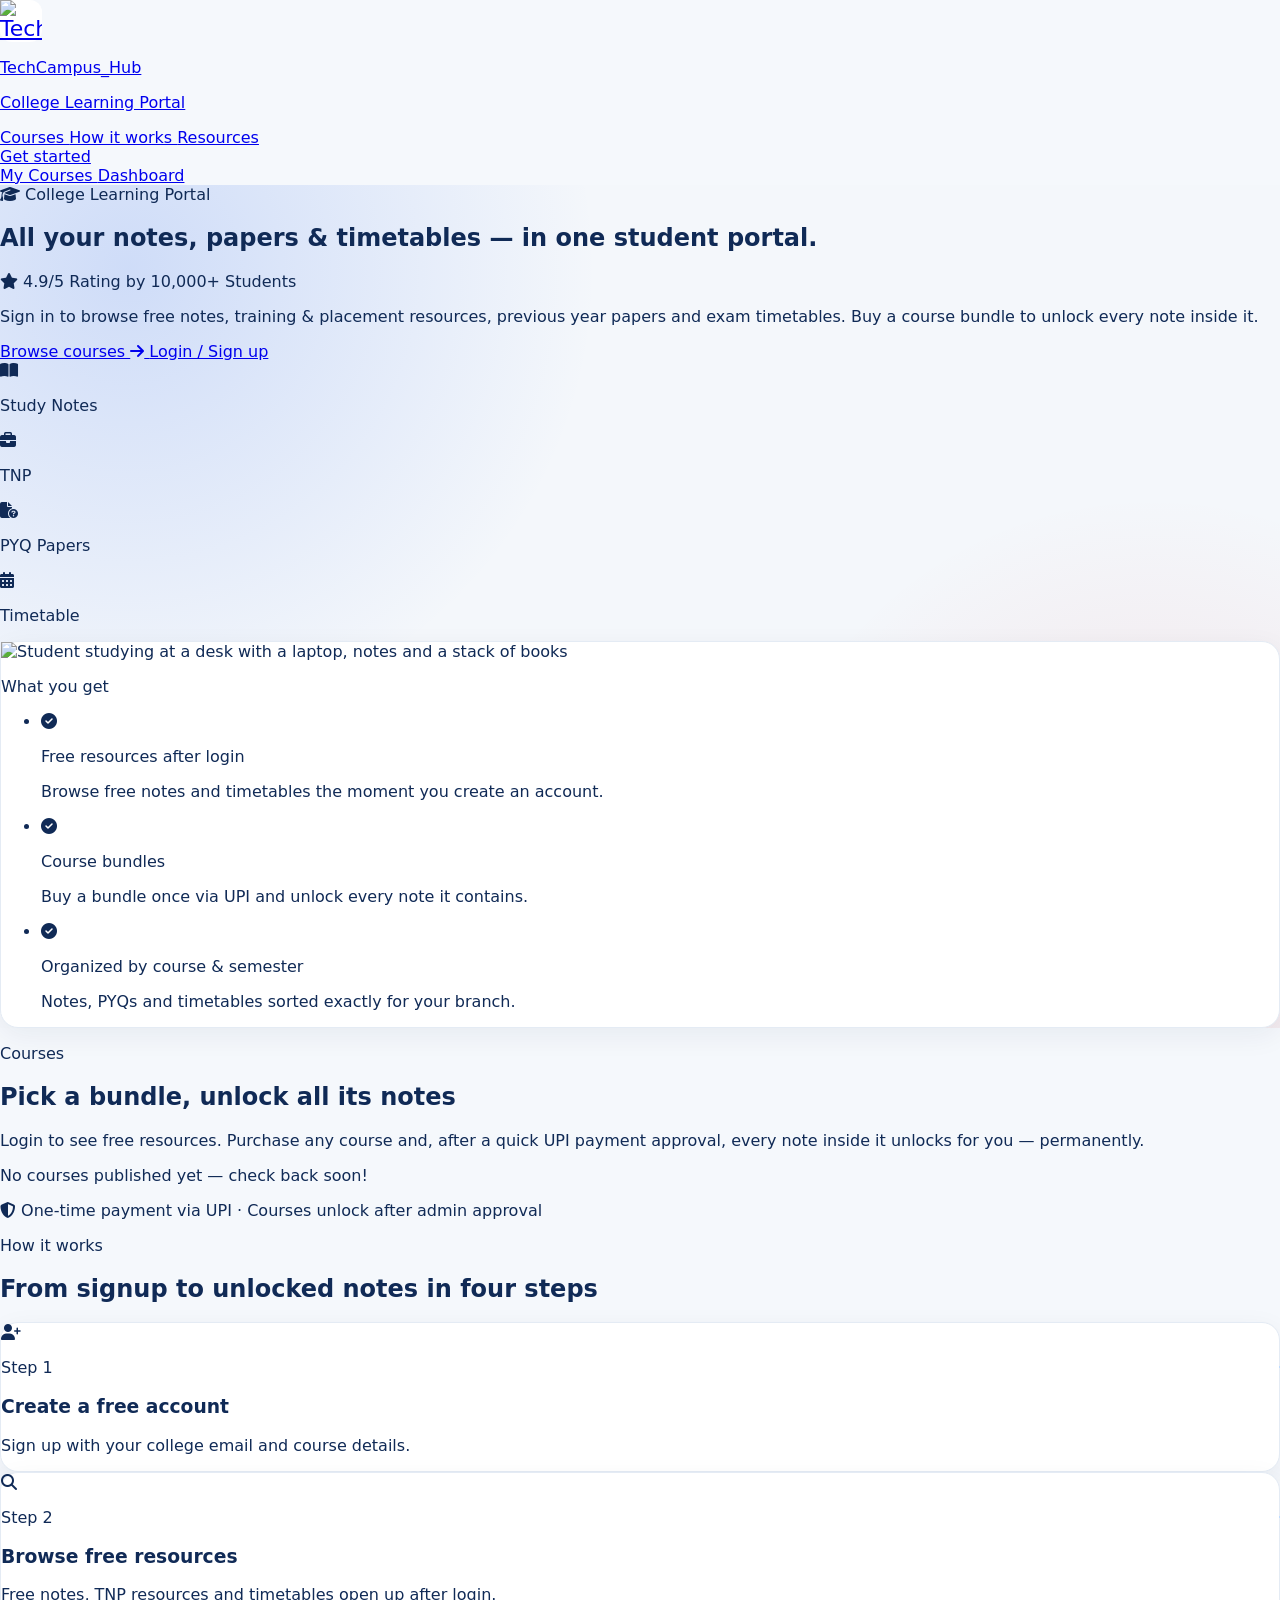
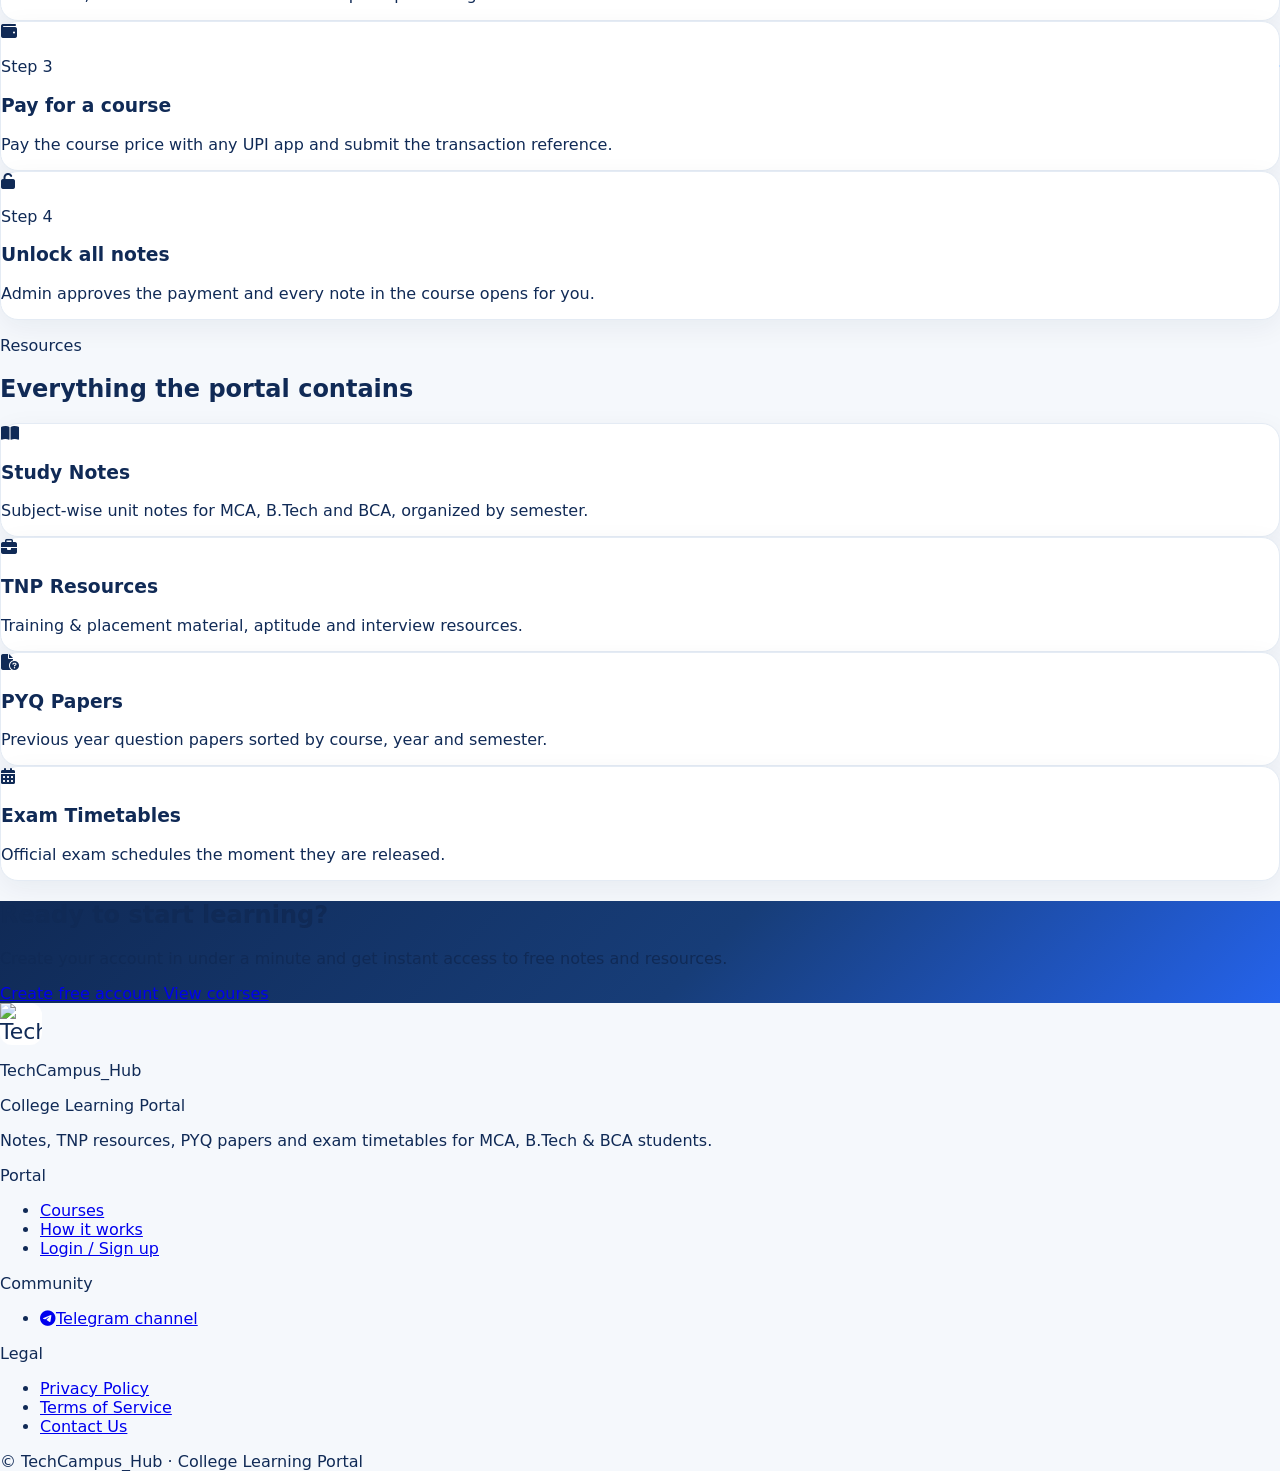
==== TechCampusHub-Frontend/index.html @ 7e13e104 "make responsive" ====
<!DOCTYPE html>
<html lang="en">
    <head>
        <meta charset="UTF-8">
        <meta name="viewport" content="width=device-width, initial-scale=1.0">
        <title>TechCampus_Hub - College Learning Portal</title>
        <meta name="description" content="TechCampus_Hub - College learning portal: study notes, TNP resources, previous year papers and exam timetables. Browse courses, buy a bundle and unlock all notes.">
        <meta name="theme-color" content="#102a56">
        <link rel="icon" type="image/png" href="./assets/logo.png">
        <link rel="apple-touch-icon" href="./assets/logo.png">
        <!-- =====================================================
         TAILWIND CSS
    ====================================================== -->
        <script src="https://cdn.tailwindcss.com"></script>
        <!-- =====================================================
         FONT AWESOME
    ====================================================== -->
        <link rel="stylesheet" href="https://cdnjs.cloudflare.com/ajax/libs/font-awesome/6.5.2/css/all.min.css">
        <!-- =====================================================
         TAILWIND CONFIG
    ====================================================== -->
        <script>
        tailwind.config = {
            theme: {
                extend: {
                    colors: {
                        navy: "#102a56",
                        bluehub: "#2563eb",
                        softbg: "#f5f8fc"
                    },

                    boxShadow: {
                        soft: "0 8px 28px rgba(15,39,74,.08)"
                    }
                }
            }
        };
        </script>
        <!-- =====================================================
         CUSTOM CSS
    ====================================================== -->
        <link rel="stylesheet" href="style.css">
    </head>
<body data-page="home">
        <!-- =====================================================
         SITE HEADER
    ====================================================== -->
        <header class="sticky top-0 z-40 bg-white/90 backdrop-blur border-b border-slate-200">
            <div class="max-w-6xl mx-auto px-4 sm:px-5 h-20 flex items-center justify-between gap-3 sm:gap-4">
                <a href="./index.html" class="flex items-center gap-2 sm:gap-3 min-w-0">
                    <div class="text-logo-icon shrink-0">
                        <img src="./assets/logo.png" alt="TechCampus Hub logo">
                    </div>
                    <div class="min-w-0">
                        <p class="font-extrabold text-base sm:text-lg leading-tight truncate">
                            TechCampus_Hub
                        </p>
                        <p class="hidden sm:block text-xs text-slate-500 leading-tight truncate">
                            College Learning Portal
                        </p>
                    </div>
                </a>
                <nav class="hidden md:flex items-center gap-6 text-sm font-semibold text-slate-600">
                    <a href="#courses" class="hover:text-blue-600 transition">
                        Courses
                    </a>
                    <a href="#how" class="hover:text-blue-600 transition">
                        How it works
                    </a>
                    <a href="#features" class="hover:text-blue-600 transition">
                        Resources
                    </a>
                </nav>
                <div class="flex items-center gap-2 sm:gap-3 shrink-0">

                    <!-- Guest actions (Get started only - the header
                         Login link was removed; login stays reachable
                         through the button itself) -->
                    <div id="guestNavActions" class="flex items-center gap-3">
                        <a href="./login.html" class="rounded-xl bg-blue-600 hover:bg-blue-700 text-white text-xs sm:text-sm font-bold px-3 sm:px-5 py-2 sm:py-2.5 whitespace-nowrap transition">
                            Get started
                        </a>
                    </div>
                    
                    <!-- Signed-in actions -->
                    <div id="memberNavActions" class="hidden items-center gap-3">
                        <a href="./courses.html" class="hidden sm:inline text-sm font-bold text-slate-600 hover:text-blue-600 transition">
                            My Courses
                        </a>
                        <a href="./dashboard.html" class="rounded-xl bg-blue-600 hover:bg-blue-700 text-white text-xs sm:text-sm font-bold px-3 sm:px-5 py-2 sm:py-2.5 whitespace-nowrap transition">
                            Dashboard
                        </a>
                    </div>
                </div>
            </div>
        </header>

        <main>
            <!-- =====================================================
             HERO
        ====================================================== -->
            <section class="auth-bg">
                <div class="max-w-6xl mx-auto px-5 py-16 md:py-24 grid lg:grid-cols-2 gap-10 items-center">
                    <div>
                        <span class="inline-flex items-center gap-2 rounded-full bg-blue-600/10 text-blue-700 px-4 py-1.5 text-xs font-extrabold uppercase tracking-widest">
                            <i class="fa-solid fa-graduation-cap"></i>
                            College Learning Portal
                        </span>
                        <h1 class="mt-5 text-4xl md:text-5xl font-extrabold leading-tight text-slate-900">
                            All your notes, papers &amp; timetables — in one student portal.
                        </h1>
                        <div class="mt-5 inline-flex items-center gap-2 rounded-full bg-amber-50 border border-amber-200 px-4 py-1.5 text-xs font-extrabold text-amber-700">
                            <i class="fa-solid fa-star text-amber-400"></i>
                            4.9/5 Rating by 10,000+ Students
                        </div>
                        <p class="mt-5 text-slate-600 leading-7 max-w-xl">
                            Sign in to browse free notes, training &amp; placement
                            resources, previous year papers and exam timetables.
                            Buy a course bundle to unlock every note inside it.
                        </p>
                        <div class="mt-8 flex flex-wrap gap-3">
                            <a href="#courses" class="inline-flex items-center gap-2 rounded-xl bg-blue-600 hover:bg-blue-700 text-white text-base font-bold px-7 py-4 transition shadow-lg shadow-blue-600/30">
                                Browse courses
                                <i class="fa-solid fa-arrow-right"></i>
                            </a>
                            <a href="./login.html" data-require-login="1" class="rounded-xl border border-slate-300 hover:border-blue-400 hover:bg-white/70 text-slate-700 font-bold px-7 py-4 transition">
                                Login / Sign up
                            </a>
                        </div>
                        <div class="mt-8 grid grid-cols-2 sm:grid-cols-4 gap-3 max-w-lg">
                            <div class="bg-white/70 rounded-2xl border border-white p-3 text-center">
                                <i class="fa-solid fa-book-open text-blue-600"></i>
                                <p class="text-xs font-bold mt-1">Study Notes</p>
                            </div>
                            <div class="bg-white/70 rounded-2xl border border-white p-3 text-center">
                                <i class="fa-solid fa-briefcase text-blue-600"></i>
                                <p class="text-xs font-bold mt-1">TNP</p>
                            </div>
                            <div class="bg-white/70 rounded-2xl border border-white p-3 text-center">
                                <i class="fa-solid fa-file-circle-question text-blue-600"></i>
                                <p class="text-xs font-bold mt-1">PYQ Papers</p>
                            </div>
                            <div class="bg-white/70 rounded-2xl border border-white p-3 text-center">
                                <i class="fa-solid fa-calendar-days text-blue-600"></i>
                                <p class="text-xs font-bold mt-1">Timetable</p>
                            </div>
                        </div>
                    </div>
                    <div>
                        <div class="card p-8 relative">
                            <img src="./assets/hero-illustration.svg"
                                 alt="Student studying at a desk with a laptop, notes and a stack of books"
                                 class="max-h-[420px] w-full object-contain mx-auto">
                            <p class="mt-6 text-xs font-extrabold uppercase tracking-widest text-slate-400">
                                What you get
                            </p>
                            <ul class="mt-5 space-y-4">
                                <li class="flex items-start gap-3">
                                    <i class="fa-solid fa-circle-check text-emerald-500 mt-1"></i>
                                    <div>
                                        <p class="font-bold text-slate-800">Free resources after login</p>
                                        <p class="text-sm text-slate-500">Browse free notes and timetables the moment you create an account.</p>
                                    </div>
                                </li>
                                <li class="flex items-start gap-3">
                                    <i class="fa-solid fa-circle-check text-emerald-500 mt-1"></i>
                                    <div>
                                        <p class="font-bold text-slate-800">Course bundles</p>
                                        <p class="text-sm text-slate-500">Buy a bundle once via UPI and unlock every note it contains.</p>
                                    </div>
                                </li>
                                <li class="flex items-start gap-3">
                                    <i class="fa-solid fa-circle-check text-emerald-500 mt-1"></i>
                                    <div>
                                        <p class="font-bold text-slate-800">Organized by course &amp; semester</p>
                                        <p class="text-sm text-slate-500">Notes, PYQs and timetables sorted exactly for your branch.</p>
                                    </div>
                                </li>
                            </ul>
                        </div>
                    </div>
                </div>
            </section>

            <!-- =====================================================
             COURSES
        ====================================================== -->
            <section id="courses" class="max-w-6xl mx-auto px-5 py-20 md:py-24">
                <div class="text-center max-w-2xl mx-auto">
                    <p class="text-xs font-extrabold uppercase tracking-widest text-blue-600">
                        Courses
                    </p>
                    <h2 class="mt-3 text-3xl md:text-4xl font-extrabold text-slate-900">
                        Pick a bundle, unlock all its notes
                    </h2>
                    <p class="mt-4 text-slate-600">
                        Login to see free resources. Purchase any course and,
                        after a quick UPI payment approval, every note inside
                        it unlocks for you — permanently.
                    </p>
                    <div id="overallRatingSummary" class="mt-5 flex justify-center">
                        <!-- Rendered by js/home.js -->
                    </div>
                </div>
                <div id="homeCourseGrid" class="mt-10 grid grid-cols-1 min-[768px]:grid-cols-2 lg:grid-cols-3 gap-6 items-stretch auto-rows-fr">
                    <!-- Rendered by js/home.js -->
                </div>
                <p id="homeCourseEmpty" class="hidden mt-8 text-center text-slate-500">
                    No courses published yet — check back soon!
                </p>
                <p class="mt-8 text-center text-sm text-slate-400">
                    <i class="fa-solid fa-shield-halved mr-1"></i>
                    One-time payment via UPI · Courses unlock after admin approval
                </p>
            </section>

            <!-- =====================================================
             HOW IT WORKS
        ====================================================== -->
            <section id="how" class="bg-white border-y border-slate-200">
                <div class="max-w-6xl mx-auto px-5 py-20 md:py-24">
                    <div class="text-center max-w-2xl mx-auto">
                        <p class="text-xs font-extrabold uppercase tracking-widest text-blue-600">
                            How it works
                        </p>
                        <h2 class="mt-3 text-3xl md:text-4xl font-extrabold text-slate-900">
                            From signup to unlocked notes in four steps
                        </h2>
                    </div>
                    <div class="mt-10 grid grid-cols-1 min-[768px]:grid-cols-2 lg:grid-cols-4 gap-6 auto-rows-fr">
                        <div class="how-step card p-6">
                            <span class="w-10 h-10 rounded-xl bg-blue-600 text-white flex items-center justify-center text-lg">
                                <i class="fa-solid fa-user-plus"></i>
                            </span>
                            <p class="mt-4 text-[11px] font-extrabold uppercase tracking-widest text-blue-600">Step 1</p>
                            <h3 class="mt-1 font-extrabold text-slate-900">Create a free account</h3>
                            <p class="mt-2 text-sm text-slate-500">Sign up with your college email and course details.</p>
                            <span class="how-step-connector" aria-hidden="true">
                                <i class="fa-solid fa-chevron-right text-[10px]"></i>
                            </span>
                        </div>
                        <div class="how-step card p-6">
                            <span class="w-10 h-10 rounded-xl bg-blue-600 text-white flex items-center justify-center text-lg">
                                <i class="fa-solid fa-magnifying-glass"></i>
                            </span>
                            <p class="mt-4 text-[11px] font-extrabold uppercase tracking-widest text-blue-600">Step 2</p>
                            <h3 class="mt-1 font-extrabold text-slate-900">Browse free resources</h3>
                            <p class="mt-2 text-sm text-slate-500">Free notes, TNP resources and timetables open up after login.</p>
                            <span class="how-step-connector" aria-hidden="true">
                                <i class="fa-solid fa-chevron-right text-[10px]"></i>
                            </span>
                        </div>
                        <div class="how-step card p-6">
                            <span class="w-10 h-10 rounded-xl bg-blue-600 text-white flex items-center justify-center text-lg">
                                <i class="fa-solid fa-wallet"></i>
                            </span>
                            <p class="mt-4 text-[11px] font-extrabold uppercase tracking-widest text-blue-600">Step 3</p>
                            <h3 class="mt-1 font-extrabold text-slate-900">Pay for a course</h3>
                            <p class="mt-2 text-sm text-slate-500">Pay the course price with any UPI app and submit the transaction reference.</p>
                            <span class="how-step-connector" aria-hidden="true">
                                <i class="fa-solid fa-chevron-right text-[10px]"></i>
                            </span>
                        </div>
                        <div class="how-step card p-6">
                            <span class="w-10 h-10 rounded-xl bg-blue-600 text-white flex items-center justify-center text-lg">
                                <i class="fa-solid fa-unlock"></i>
                            </span>
                            <p class="mt-4 text-[11px] font-extrabold uppercase tracking-widest text-blue-600">Step 4</p>
                            <h3 class="mt-1 font-extrabold text-slate-900">Unlock all notes</h3>
                            <p class="mt-2 text-sm text-slate-500">Admin approves the payment and every note in the course opens for you.</p>
                        </div>
                    </div>
                </div>
            </section>

            <!-- =====================================================
             RESOURCES / FEATURES
        ====================================================== -->
            <section id="features" class="max-w-6xl mx-auto px-5 py-20 md:py-24">
                <div class="text-center max-w-2xl mx-auto">
                    <p class="text-xs font-extrabold uppercase tracking-widest text-blue-600">
                        Resources
                    </p>
                    <h2 class="mt-3 text-3xl md:text-4xl font-extrabold text-slate-900">
                        Everything the portal contains
                    </h2>
                </div>
                <div class="mt-10 grid grid-cols-1 min-[768px]:grid-cols-2 lg:grid-cols-4 gap-6 auto-rows-fr">
                    <div class="card p-6">
                        <div class="w-12 h-12 rounded-xl bg-blue-50 text-blue-600 flex items-center justify-center text-xl">
                            <i class="fa-solid fa-book-open"></i>
                        </div>
                        <h3 class="mt-4 font-extrabold text-slate-900">Study Notes</h3>
                        <p class="mt-2 text-sm text-slate-500">Subject-wise unit notes for MCA, B.Tech and BCA, organized by semester.</p>
                    </div>
                    <div class="card p-6">
                        <div class="w-12 h-12 rounded-xl bg-blue-50 text-blue-600 flex items-center justify-center text-xl">
                            <i class="fa-solid fa-briefcase"></i>
                        </div>
                        <h3 class="mt-4 font-extrabold text-slate-900">TNP Resources</h3>
                        <p class="mt-2 text-sm text-slate-500">Training &amp; placement material, aptitude and interview resources.</p>
                    </div>
                    <div class="card p-6">
                        <div class="w-12 h-12 rounded-xl bg-blue-50 text-blue-600 flex items-center justify-center text-xl">
                            <i class="fa-solid fa-file-circle-question"></i>
                        </div>
                        <h3 class="mt-4 font-extrabold text-slate-900">PYQ Papers</h3>
                        <p class="mt-2 text-sm text-slate-500">Previous year question papers sorted by course, year and semester.</p>
                    </div>
                    <div class="card p-6">
                        <div class="w-12 h-12 rounded-xl bg-blue-50 text-blue-600 flex items-center justify-center text-xl">
                            <i class="fa-solid fa-calendar-days"></i>
                        </div>
                        <h3 class="mt-4 font-extrabold text-slate-900">Exam Timetables</h3>
                        <p class="mt-2 text-sm text-slate-500">Official exam schedules the moment they are released.</p>
                    </div>
                </div>
            </section>

            <!-- =====================================================
             CTA BANNER
        ====================================================== -->
            <section class="max-w-6xl mx-auto px-5 pb-20 md:pb-24">
                <div class="rounded-3xl p-8 md:p-12 text-center text-white"
                     style="background: linear-gradient(135deg, #102a56 0%, #173d78 55%, #2563eb 100%);">
                    <h2 class="text-3xl md:text-4xl font-extrabold">
                        Ready to start learning?
                    </h2>
                    <p class="mt-3 text-blue-100 max-w-xl mx-auto">
                        Create your account in under a minute and get instant
                        access to free notes and resources.
                    </p>
                    <div class="mt-7 flex flex-wrap justify-center gap-3">
                        <a href="./login.html" class="rounded-xl bg-white text-blue-700 font-bold px-6 py-3.5 hover:bg-blue-50 transition">
                            Create free account
                        </a>
                        <a href="#courses" class="rounded-xl border border-white/40 text-white font-bold px-6 py-3.5 hover:bg-white/10 transition">
                            View courses
                        </a>
                    </div>
                </div>
            </section>
        </main>

        <!-- =====================================================
         FOOTER
    ====================================================== -->
        <footer class="border-t border-slate-200 bg-white">
            <div class="max-w-6xl mx-auto px-5 py-12 grid grid-cols-1 min-[480px]:grid-cols-2 lg:grid-cols-4 gap-8">
                <div>
                    <div class="flex items-center gap-3">
                        <div class="text-logo-icon">
                            <img src="./assets/logo.png" alt="TechCampus Hub logo"
                                 loading="lazy" decoding="async">
                        </div>
                        <div>
                            <p class="font-extrabold">TechCampus_Hub</p>
                            <p class="text-xs text-slate-500">College Learning Portal</p>
                        </div>
                    </div>
                    <p class="mt-4 text-sm text-slate-500">
                        Notes, TNP resources, PYQ papers and exam timetables
                        for MCA, B.Tech &amp; BCA students.
                    </p>
                </div>
                <div>
                    <p class="font-extrabold text-sm uppercase tracking-wide text-slate-400">
                        Portal
                    </p>
                    <ul class="mt-4 space-y-2 text-sm text-slate-600">
                        <li><a href="#courses" class="hover:text-blue-600 transition">Courses</a></li>
                        <li><a href="#how" class="hover:text-blue-600 transition">How it works</a></li>
                        <li><a href="./login.html" class="hover:text-blue-600 transition">Login / Sign up</a></li>
                    </ul>
                </div>
                <div>
                    <p class="font-extrabold text-sm uppercase tracking-wide text-slate-400">
                        Community
                    </p>
                    <ul class="mt-4 space-y-2 text-sm text-slate-600">
                        <li>
                            <a href="https://t.me/TechCampus_Hub" target="_blank" rel="noopener noreferrer" class="hover:text-blue-600 transition">
                                <i class="fa-brands fa-telegram mr-2"></i>Telegram channel
                            </a>
                        </li>
                    </ul>
                </div>
                <div>
                    <p class="font-extrabold text-sm uppercase tracking-wide text-slate-400">
                        Legal
                    </p>
                    <ul class="mt-4 space-y-2 text-sm text-slate-600">
                        <li><a href="#" class="hover:text-blue-600 transition">Privacy Policy</a></li>
                        <li><a href="#" class="hover:text-blue-600 transition">Terms of Service</a></li>
                        <li><a href="#" class="hover:text-blue-600 transition">Contact Us</a></li>
                    </ul>
                </div>
            </div>
            <div class="border-t border-slate-100 py-5 text-center text-xs text-slate-400">
                © TechCampus_Hub · College Learning Portal
            </div>
        </footer>

        <script src="./js/env.js"></script>
        <script type="module" src="./js/home.js"></script>
    </body>
</html>
---- TechCampusHub-Frontend/style.css ----
* {
            box-sizing: border-box;
        }

        html {
            scroll-behavior: smooth;
            -webkit-text-size-adjust: 100%;
            text-size-adjust: 100%;
        }

        body {
            margin: 0;

            font-family:
                Inter,
                ui-sans-serif,
                system-ui,
                -apple-system,
                BlinkMacSystemFont,
                "Segoe UI",
                sans-serif;

            background: #f5f8fc;
            color: #102a56;

            /* Never allow a wide table, image or modal to create a
               page-level horizontal scrollbar. Inner panels keep
               their own overflow-x-auto scrollers. */
            overflow-x: hidden;
        }

        /* -----------------------------------------------------
           Responsive media + form defaults
        ----------------------------------------------------- */

        img,
        svg,
        video,
        canvas {
            max-width: 100%;
            height: auto;
        }

        input,
        select,
        textarea,
        button {
            font: inherit;
            max-width: 100%;
        }

        button {
            cursor: pointer;
        }

        /* Main column and page shells must be allowed to shrink
           inside their flex/grid parents (prevents overflow). */
        .main-area,
        #dashboardSection,
        main,
        section {
            min-width: 0;
        }

        /* Reusable horizontal scroller for data tables. */
        .table-scroll {
            width: 100%;
            max-width: 100%;
            overflow-x: auto;
            -webkit-overflow-scrolling: touch;
        }

        /* Default floor for tables that do not declare their own
           utility min-width (page-specific min-w-[…] classes win). */
        :where(.table-scroll) > table {
            min-width: 680px;
        }

        /* Icon chips inside cards/headings must keep their size when
           the heading next to them wraps on a narrow phone. */
        .card .w-12.h-12,
        .card .w-14.h-14,
        .card .w-16.h-16 {
            flex-shrink: 0;
        }

        .sidebar {
            background:
                linear-gradient(180deg,
                    #2e61b3 0%,
                    #2f5fb1 100%);
        }

        .nav-item {
            text-decoration: none;

            transition:
                background .2s ease,
                color .2s ease,
                transform .2s ease;
        }

        .nav-item:hover,
        .nav-item.active {
            background: #2563eb;
            color: white;
            transform: translateX(2px);
        }

        .card {
            background: white;
            border: 1px solid #e4ebf4;
            border-radius: 18px;

            box-shadow:
                0 8px 28px rgba(15, 39, 74, .06);
        }

        .resource-card {
            transition:
                transform .2s ease,
                box-shadow .2s ease;
        }

        .resource-card:hover {
            transform: translateY(-3px);

            box-shadow:
                0 14px 34px rgba(15, 39, 74, .10);
        }

        .input {
            width: 100%;

            border: 1px solid #dbe4ef;
            border-radius: 12px;

            padding: 12px 14px;

            outline: none;

            background: white;
            color: #18345f;
        }

        .input:focus {
            border-color: #2563eb;

            box-shadow:
                0 0 0 3px rgba(37, 99, 235, .10);
        }

        .input:disabled {
            background: #f1f5f9;
            color: #64748b;
            cursor: not-allowed;
        }

        /* Inline profile fields: the profile cards hold the
           inputs themselves. Disabled they read like plain
           bold text; enabled (edit mode) they gain the
           familiar input chrome in the exact same spot. */
        .profile-field {
            width: 100%;

            font-weight: 700;
            font-size: 17px;
            color: #18345f;

            background: transparent;
            border: 1px solid transparent;
            border-radius: 10px;

            padding: 2px 4px;

            outline: none;
        }

        .profile-field::placeholder {
            color: #94a3b8;
            font-weight: 500;
            font-size: 16px;
        }

        .profile-field:disabled {
            cursor: default;
        }

        .profile-field:enabled {
            background: white;
            border-color: #dbe4ef;
            padding: 10px 12px;
        }

        .profile-field:focus {
            border-color: #2563eb;

            box-shadow:
                0 0 0 3px rgba(37, 99, 235, .10);
        }

        .auth-bg {
            background:
                radial-gradient(circle at 10% 10%,
                    rgba(37, 99, 235, .18),
                    transparent 34%),
                radial-gradient(circle at 90% 85%,
                    rgba(220, 38, 38, .10),
                    transparent 30%),
                #f4f7fb;
        }

        .auth-card {
            box-shadow:
                0 24px 70px rgba(15, 39, 74, .14);
        }

        /* TechCampus_Hub text logo */
        .text-logo-icon {
            width: 42px;
            height: 42px;
            border-radius: 12px;
            background: white;
            display: flex;
            align-items: center;
            justify-content: center;
            font-size: 22px;
            flex-shrink: 0;
        }

        .text-logo-icon-small {
            width: 40px;
            height: 40px;
            border-radius: 10px;
            background: white;
            display: flex;
            align-items: center;
            justify-content: center;
            font-size: 20px;
            flex-shrink: 0;
        }

        /* Brand logo image inside the logo chips */
        .text-logo-icon img,
        .text-logo-icon-small img {
            width: 100%;
            height: 100%;
            object-fit: contain;
            display: block;
        }

        .hide-scroll::-webkit-scrollbar {
            display: none;
        }

        .mobile-nav {
            display: none;
        }

        #sidebarOverlay {
            display: none;
            opacity: 0;
            transition: opacity .25s ease;
        }

        @keyframes sidebarOverlayFade {
            from { opacity: 0; }
            to { opacity: 1; }
        }

        /* Lock the page behind the mobile drawer. */
        body.sidebar-open {
            overflow: hidden;
        }

        /*
         * Edit modal field wrapper.
         * admin.js uses this class to hide/show
         * complete fields according to category.
         */
        .edit-field-group {
            min-width: 0;
        }

        /*
         * Admin panel tabs (admin.html)
         * Crisp active state: white pill, soft shadow, blue-700 text.
         */
        .admin-tab-btn.active {
            background: #fff;
            color: #1d4ed8;
            font-weight: 700;
            box-shadow: 0 6px 16px rgba(15, 39, 74, .12);
        }

        .admin-tab-btn.active:hover {
            background: #fff;
            color: #1d4ed8;
        }

        /* =====================================================
           RESPONSIVE SHELL
           -----------------------------------------------------
           Mobile   320–767px : hamburger + slide-in drawer
           Tablet   768–1023px: collapsed icon rail
           Laptop   1024px+   : full sidebar
        ===================================================== */

        /* ---------- Tablet: collapsed icon rail ---------- */
        @media (max-width: 1023px) {

            .sidebar {
                width: 80px !important;
            }

            .nav-label,
            .brand-text {
                display: none;
            }

            #closeSidebarBtn {
                display: none;
            }

            .sidebar > div:first-child {
                justify-content: center;
                padding-left: 0;
                padding-right: 0;
            }

            .sidebar nav {
                padding-left: .5rem;
                padding-right: .5rem;
            }

            .sidebar .nav-item {
                justify-content: center;
                gap: 0;
                padding-left: 0;
                padding-right: 0;
            }

            .sidebar .nav-item i {
                width: 1.25rem;
                text-align: center;
            }

            .main-area {
                margin-left: 80px !important;
            }
        }

        /* ---------- Mobile: slide-in drawer ---------- */
        @media (max-width: 767px) {

            .sidebar {
                display: flex !important;

                width: min(18rem, 85vw) !important;

                transform: translateX(-100%);
                visibility: hidden;
                pointer-events: none;

                transition:
                    transform .25s ease,
                    visibility .25s ease;
            }

            .sidebar.mobile-open {
                transform: translateX(0);
                visibility: visible;
                pointer-events: auto;
            }

            /* Restore full labels inside the drawer. */
            .sidebar .nav-label,
            .sidebar .brand-text {
                display: block;
            }

            .sidebar > div:first-child {
                justify-content: flex-start;
                padding-left: 1.25rem;
                padding-right: 1.25rem;
            }

            .sidebar nav {
                padding: 1rem;
            }

            .sidebar .nav-item {
                justify-content: flex-start;
                gap: .75rem;
                padding: .75rem 1rem;
            }

            #closeSidebarBtn {
                display: block;
            }

            .main-area {
                margin-left: 0 !important;
            }

            .mobile-nav {
                display: flex !important;
            }

            #sidebarOverlay:not(.hidden) {
                display: block;
                animation: sidebarOverlayFade .25s ease forwards;
            }
        }

        /* ---------- Small phones: tighter page gutters ---------- */
        @media (max-width: 420px) {

            .p-5 {
                padding: 1rem !important;
            }

            .card.p-6,
            section.card.p-6 {
                padding: 1.15rem;
            }
        }

        /* =====================================================
   ADMIN LOGIN MODAL
===================================================== */

        .admin-modal {
            backdrop-filter: blur(5px);
        }

        /* =====================================================
   HOW IT WORKS — STEP CONNECTORS (index.html)
===================================================== */

        .how-step {
            position: relative;
        }

        /*
         * Dashed link + chevron between the four step cards.
         * Markup lives inside steps 1–3 only; it renders solely
         * at lg and up, where all four steps share one row and
         * the 24px gap (gap-6) sits next to each card.
         */
        .how-step-connector {
            display: none;
        }

        @media (min-width: 1024px) {

            .how-step-connector {
                position: absolute;
                top: 34px;      /* p-6 (24px) + half of the w-10 icon circle */
                left: 100%;
                width: 24px;    /* matches the grid gap between the cards */
                height: 20px;
                display: flex;
                align-items: center;
                justify-content: flex-end;
                gap: 3px;
                pointer-events: none;
            }

            .how-step-connector::before {
                content: "";
                flex: 1;
                border-top: 2px dashed #bfdbfe;
            }
        }

        /* =====================================================
           MODALS — keep every dialog inside the viewport
        ===================================================== */

        @media (max-width: 640px) {

            #editResourceModal > div,
            #purchaseValidityModal > div,
            #courseReviewsModal > div,
            #facultyChangePasswordModal > div,
            #buyModal > div,
            #facultyEditModal > div,
            #facultyCourseContentModal > div,
            #declarationModal > div,
            #relatedVideosModal > div {
                max-width: 100%;
                max-height: calc(100vh - 1.5rem);
                max-height: calc(100dvh - 1.5rem);
                padding: 1.15rem;
            }

            #purchaseValidityModal > div,
            #courseReviewsModal > div,
            #facultyChangePasswordModal > div,
            #declarationModal > div {
                overflow-y: auto;
            }

            #pdfViewerModal > div > div:first-child,
            #pdfViewerModal > div > div:nth-child(2) {
                padding-left: 1rem;
                padding-right: 1rem;
            }

            #pdfViewerBody {
                padding: .75rem;
            }

            /* Calendar-style 4-up preset row becomes 2-up on phones. */
            #purchaseValidityModal .grid.grid-cols-4 {
                grid-template-columns: repeat(2, minmax(0, 1fr));
            }
        }

        /* =====================================================
           RESPONSIVE TYPOGRAPHY
        ===================================================== */

        @media (max-width: 420px) {

            h1 {
                font-size: clamp(1.65rem, 8vw, 2rem);
                line-height: 1.15;
            }

            h2 {
                font-size: clamp(1.3rem, 6vw, 1.6rem);
                line-height: 1.2;
            }
        }

        @media (min-width: 1600px) {

            body {
                font-size: 1.0625rem;
            }
        }
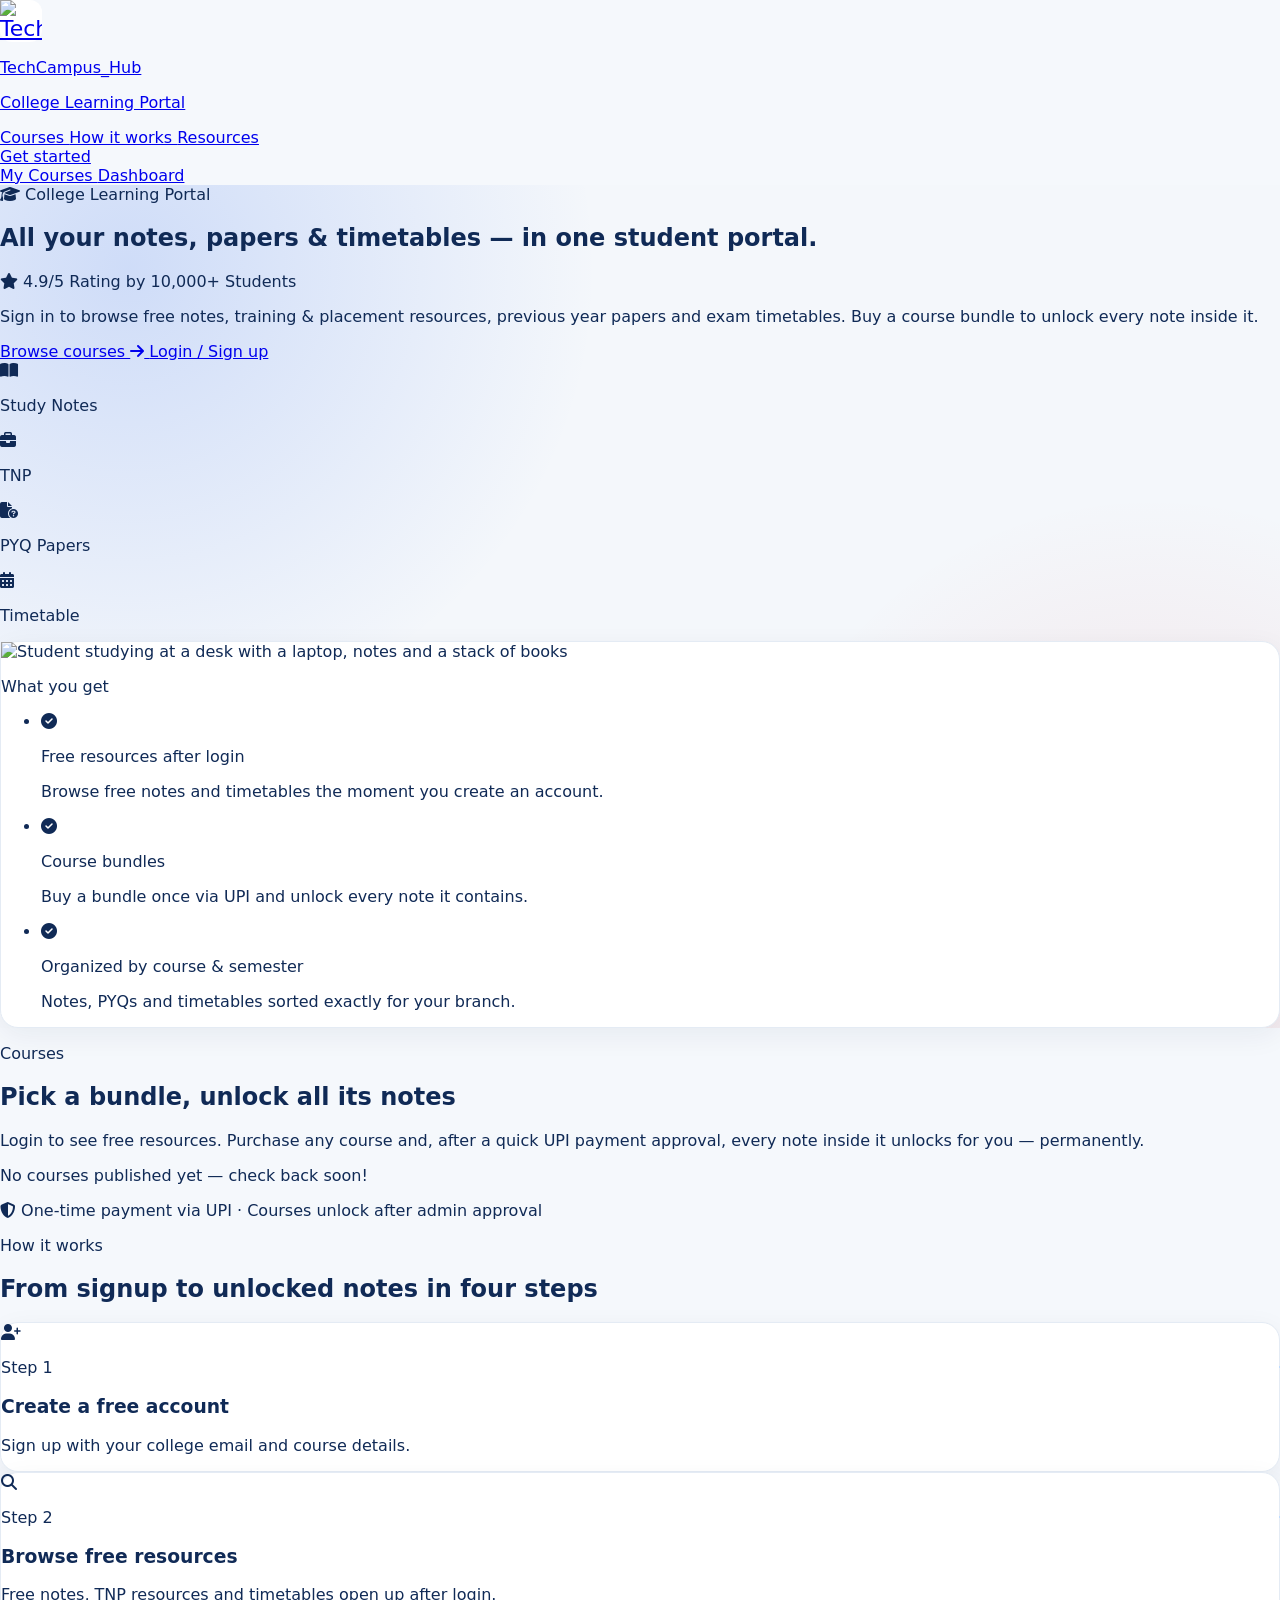
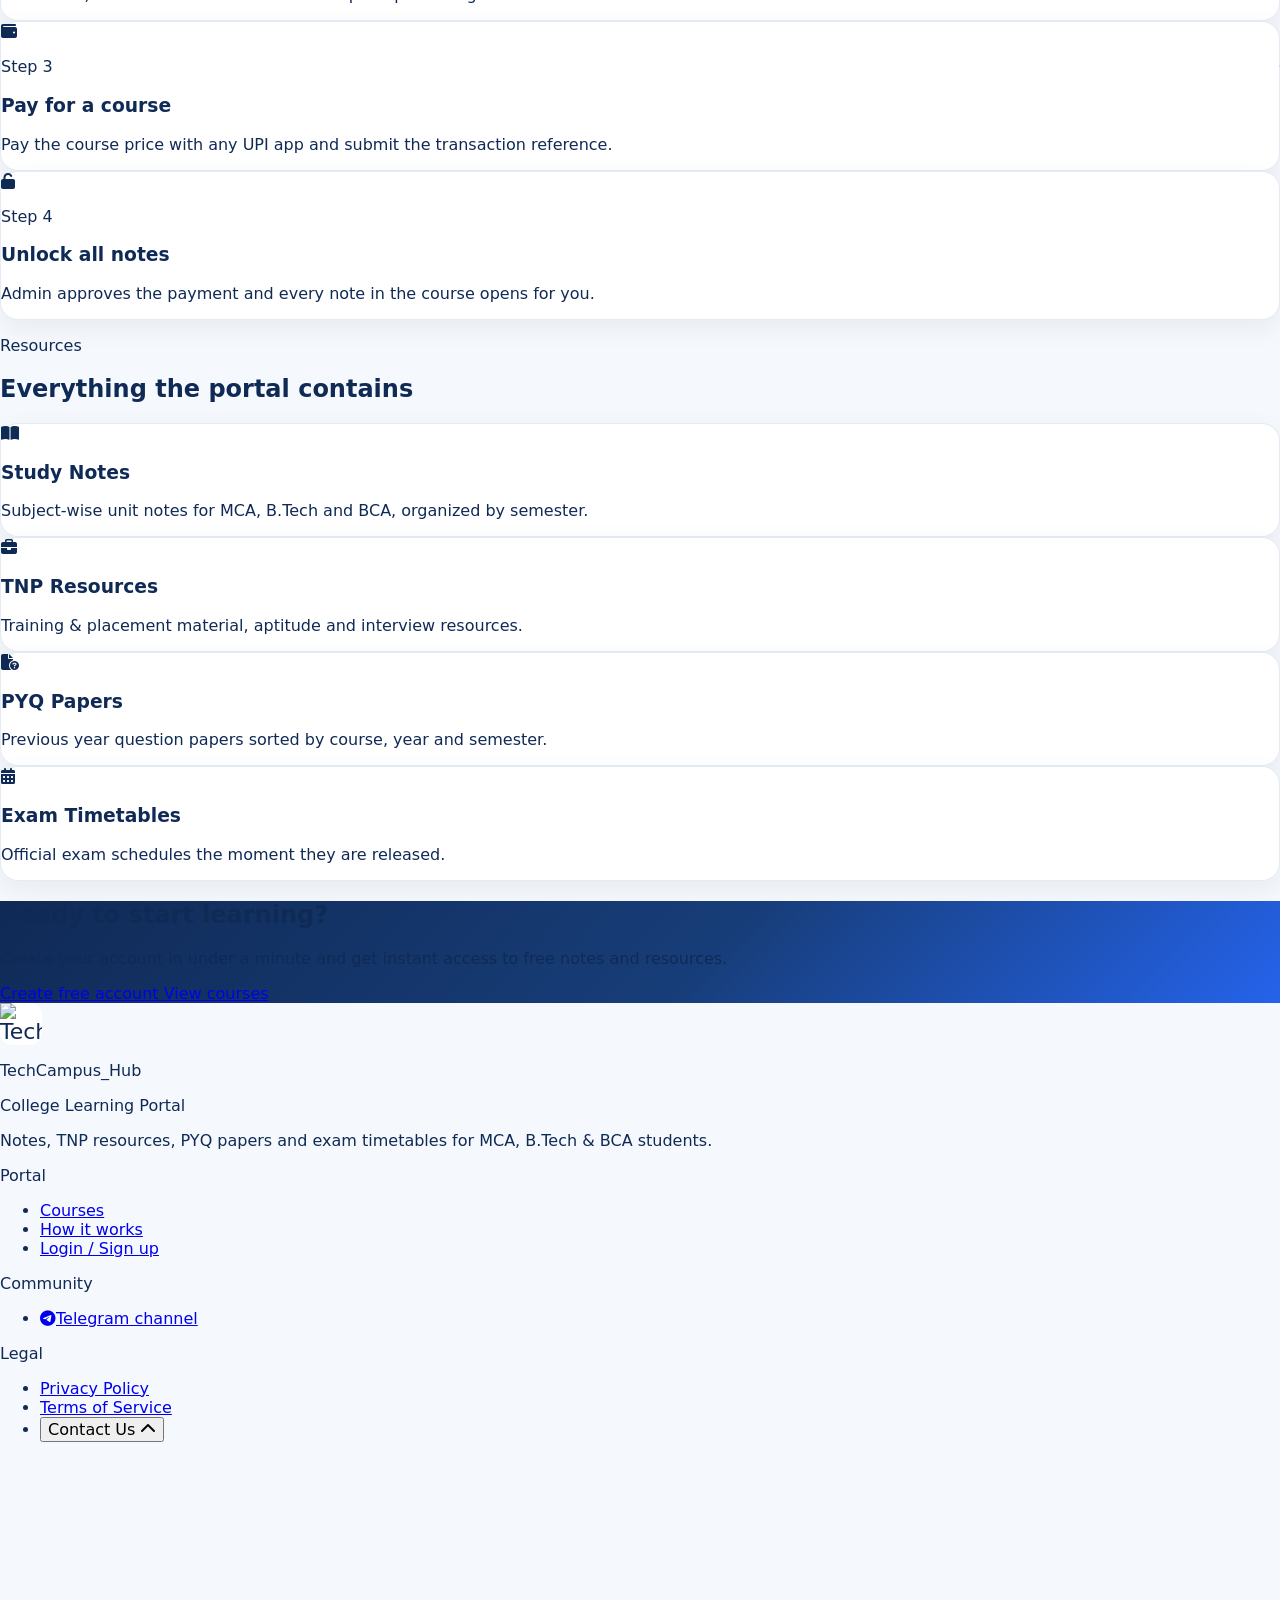
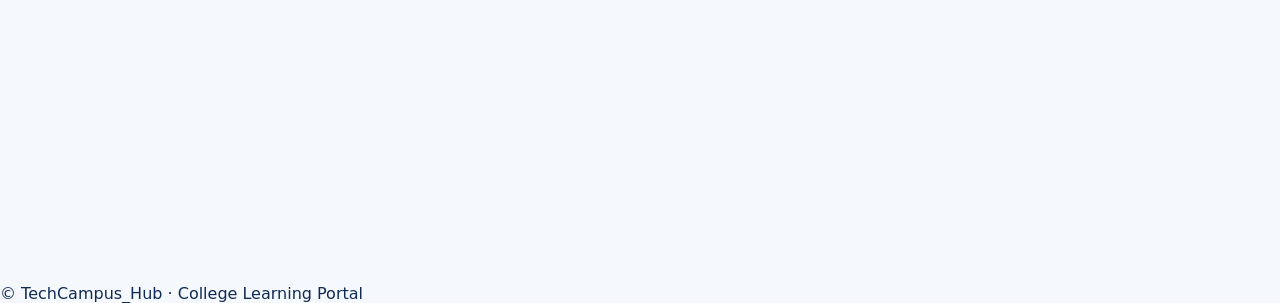
==== commit 1ee801ff: "add gmail for contact" ====
--- a/TechCampusHub-Frontend/index.html
+++ b/TechCampusHub-Frontend/index.html
@@ -392,7 +392,87 @@
                     <ul class="mt-4 space-y-2 text-sm text-slate-600">
                         <li><a href="#" class="hover:text-blue-600 transition">Privacy Policy</a></li>
                         <li><a href="#" class="hover:text-blue-600 transition">Terms of Service</a></li>
-                        <li><a href="#" class="hover:text-blue-600 transition">Contact Us</a></li>
+                        <li class="relative">
+                            <button id="contactUsBtn"
+                                    type="button"
+                                    class="inline-flex items-center gap-1.5 text-left
+                                           hover:text-blue-600 transition-colors"
+                                    aria-haspopup="dialog"
+                                    aria-expanded="false"
+                                    aria-controls="contactUsPopup">
+                                Contact Us
+                                <i class="fa-solid fa-chevron-up text-[10px] transition-transform duration-200"
+                                   data-contact-caret aria-hidden="true"></i>
+                            </button>
+
+                            <!-- =================================================
+                                 CONTACT POPUP
+                            ================================================== -->
+                            <div id="contactUsPopup"
+                                 class="contact-popup invisible absolute bottom-full left-0 z-50 mb-3
+                                        rounded-2xl border border-slate-200
+                                        bg-white p-5 text-left shadow-2xl
+                                        sm:left-auto sm:right-0"
+                                 role="dialog"
+                                 aria-label="Contact TechCampus Hub"
+                                 aria-hidden="true">
+                                <div class="flex items-start justify-between gap-3">
+                                    <div>
+                                        <p class="text-sm font-extrabold text-slate-900">
+                                            Contact Us
+                                        </p>
+                                        <p class="mt-0.5 text-xs text-slate-500">
+                                            We usually reply within a day.
+                                        </p>
+                                    </div>
+                                    <button id="closeContactUsBtn"
+                                            type="button"
+                                            aria-label="Close contact popup"
+                                            class="flex h-8 w-8 shrink-0 items-center justify-center
+                                                   rounded-lg bg-slate-100 text-slate-500
+                                                   hover:bg-slate-200 transition">
+                                        <i class="fa-solid fa-xmark"></i>
+                                    </button>
+                                </div>
+
+                                <div class="mt-4 flex flex-col items-center text-center">
+                                    <span class="flex h-12 w-12 items-center justify-center
+                                                 rounded-2xl bg-red-50"
+                                          aria-hidden="true">
+                                        <svg viewBox="52 42 88 66" class="h-6 w-8" aria-hidden="true" focusable="false">
+                                            <path fill="#4285f4" d="M58 108h14V74L52 59v43c0 3.32 2.69 6 6 6"/>
+                                            <path fill="#34a853" d="M120 108h14c3.32 0 6-2.69 6-6V59l-20 15"/>
+                                            <path fill="#fbbc04" d="M120 48v26l20-15v-8c0-7.42-8.47-11.65-14.4-7.2"/>
+                                            <path fill="#ea4335" d="M72 74V48l24 18 24-18v26L96 92"/>
+                                            <path fill="#c5221f" d="M52 51v8l20 15V48l-5.6-4.2c-5.94-4.45-14.4-.22-14.4 7.2"/>
+                                        </svg>
+                                    </span>
+                                    <p class="mt-2 text-[11px] font-bold uppercase tracking-widest text-slate-400">
+                                        Gmail
+                                    </p>
+                                    <a id="contactEmailLink"
+                                       href="mailto:abhishekbabu7275@gmail.com"
+                                       class="mt-1 block max-w-full break-all rounded-lg px-2 py-1
+                                              text-sm font-semibold text-blue-600
+                                              hover:text-blue-700 hover:underline">
+                                        abhishekbabu7275@gmail.com
+                                    </a>
+                                    <button id="copyContactEmailBtn"
+                                            type="button"
+                                            class="mt-3 inline-flex w-full items-center justify-center gap-2
+                                                   rounded-xl border border-blue-200 bg-blue-50
+                                                   px-4 py-2.5 text-sm font-bold text-blue-700
+                                                   hover:bg-blue-100 transition">
+                                        <i class="fa-regular fa-copy" aria-hidden="true"></i>
+                                        <span data-copy-label>Copy Email</span>
+                                    </button>
+                                    <p id="contactCopyStatus"
+                                       role="status"
+                                       aria-live="polite"
+                                       class="mt-2 min-h-4 text-xs font-semibold text-emerald-600"></p>
+                                </div>
+                            </div>
+                        </li>
                     </ul>
                 </div>
             </div>
--- a/TechCampusHub-Frontend/style.css
+++ b/TechCampusHub-Frontend/style.css
@@ -432,6 +432,69 @@
 
         .admin-modal {
             backdrop-filter: blur(5px);
+        }
+
+        /* =====================================================
+   HOMEPAGE CONTACT POPUP
+====================================================== */
+
+        .contact-popup {
+            width: min(18rem, calc(100vw - 2rem));
+
+            transform-origin: bottom left;
+            transform: translateY(6px) scale(.97);
+            opacity: 0;
+            visibility: hidden;
+
+            transition:
+                opacity .18s ease,
+                transform .18s ease,
+                visibility .18s ease;
+        }
+
+        .contact-popup.is-open {
+            opacity: 1;
+            visibility: visible;
+
+            transform: translateY(0) scale(1);
+        }
+
+        @media (min-width: 640px) {
+            .contact-popup {
+                transform-origin: bottom right;
+            }
+        }
+
+        /* Short viewports (phone/tablet landscape): anchor the popup to
+           the viewport so it can never open above the visible area. */
+        @media (max-height: 540px) {
+            #contactUsPopup.contact-popup {
+                position: fixed;
+                left: 50%;
+                right: auto;
+                top: auto;
+                bottom: 1rem;
+                z-index: 90;
+
+                margin: 0;
+
+                max-height: calc(100vh - 2rem);
+                max-height: calc(100dvh - 2rem);
+                overflow-y: auto;
+
+                transform-origin: bottom center;
+                transform: translate(-50%, 8px) scale(.97);
+            }
+
+            #contactUsPopup.contact-popup.is-open {
+                transform: translate(-50%, 0) scale(1);
+            }
+        }
+
+        @media (prefers-reduced-motion: reduce) {
+            .contact-popup {
+                transition-duration: .01ms;
+            }
         }
 
         /* =====================================================
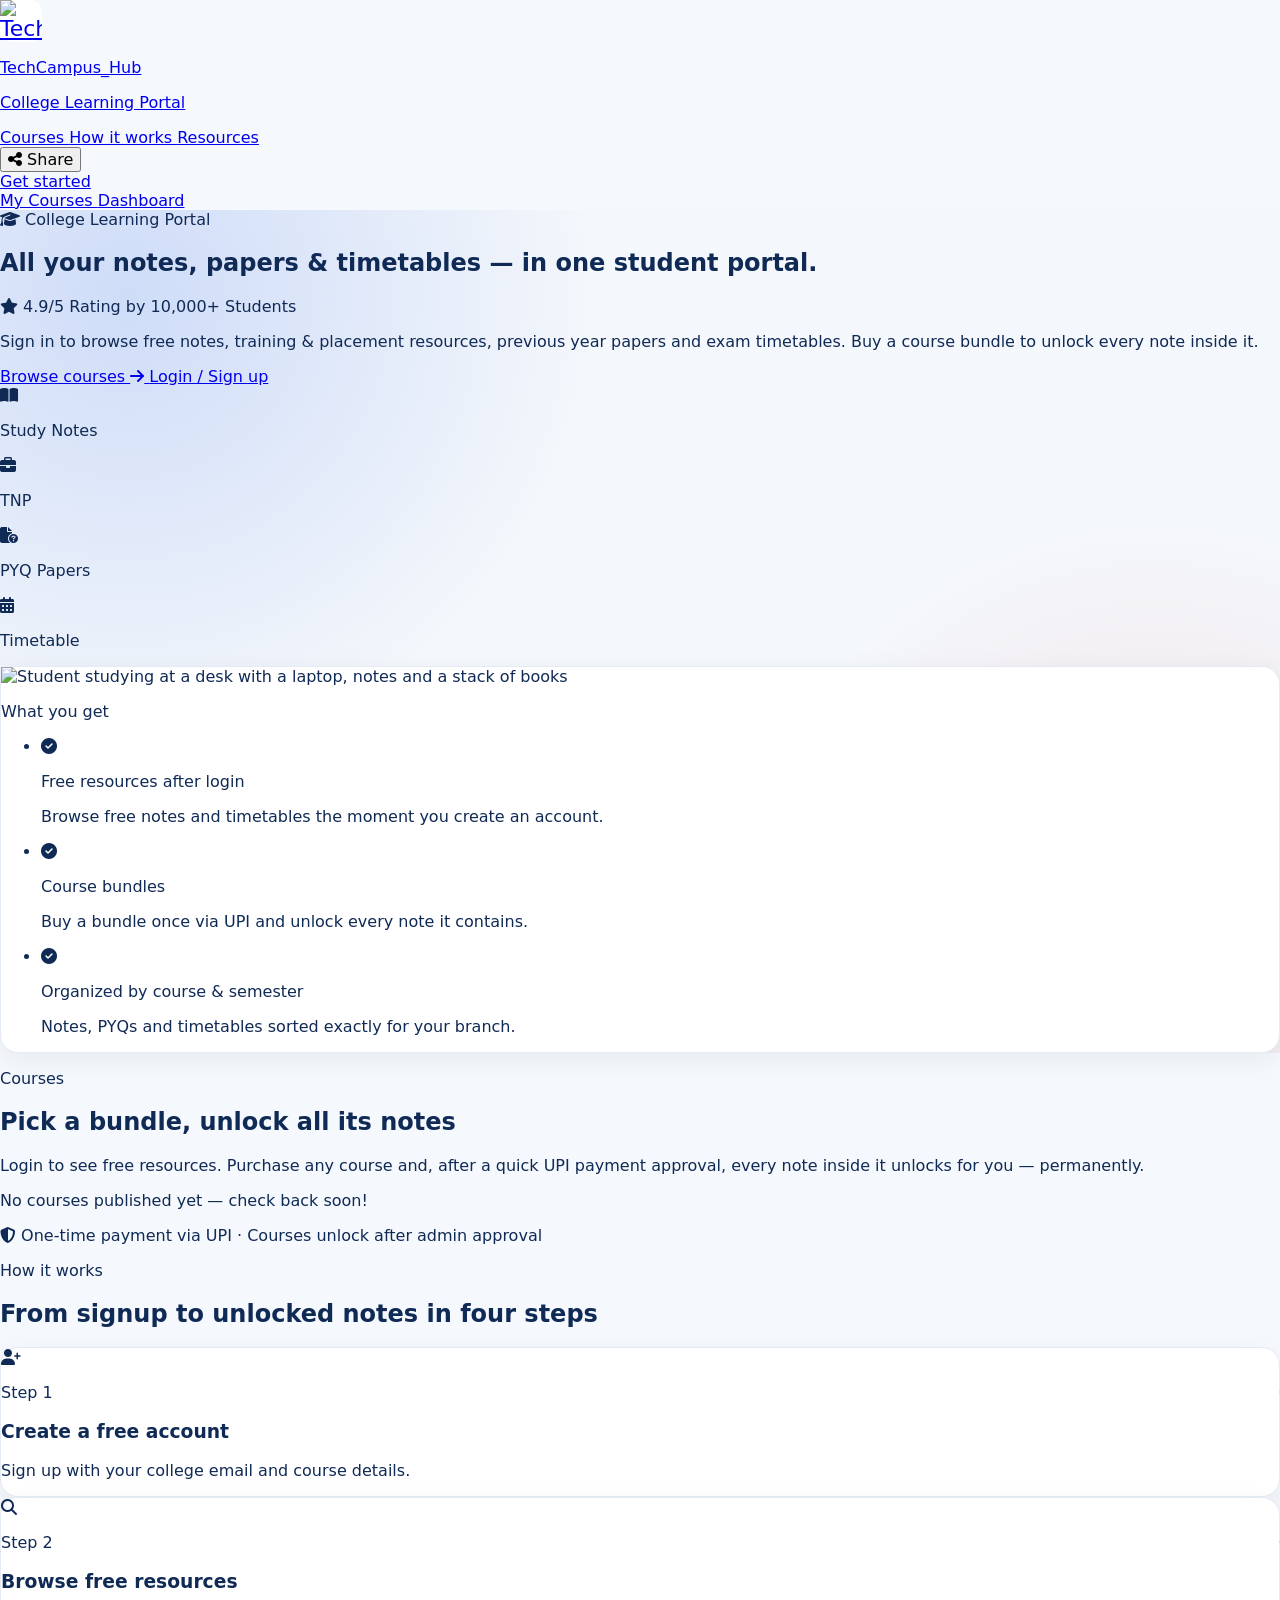
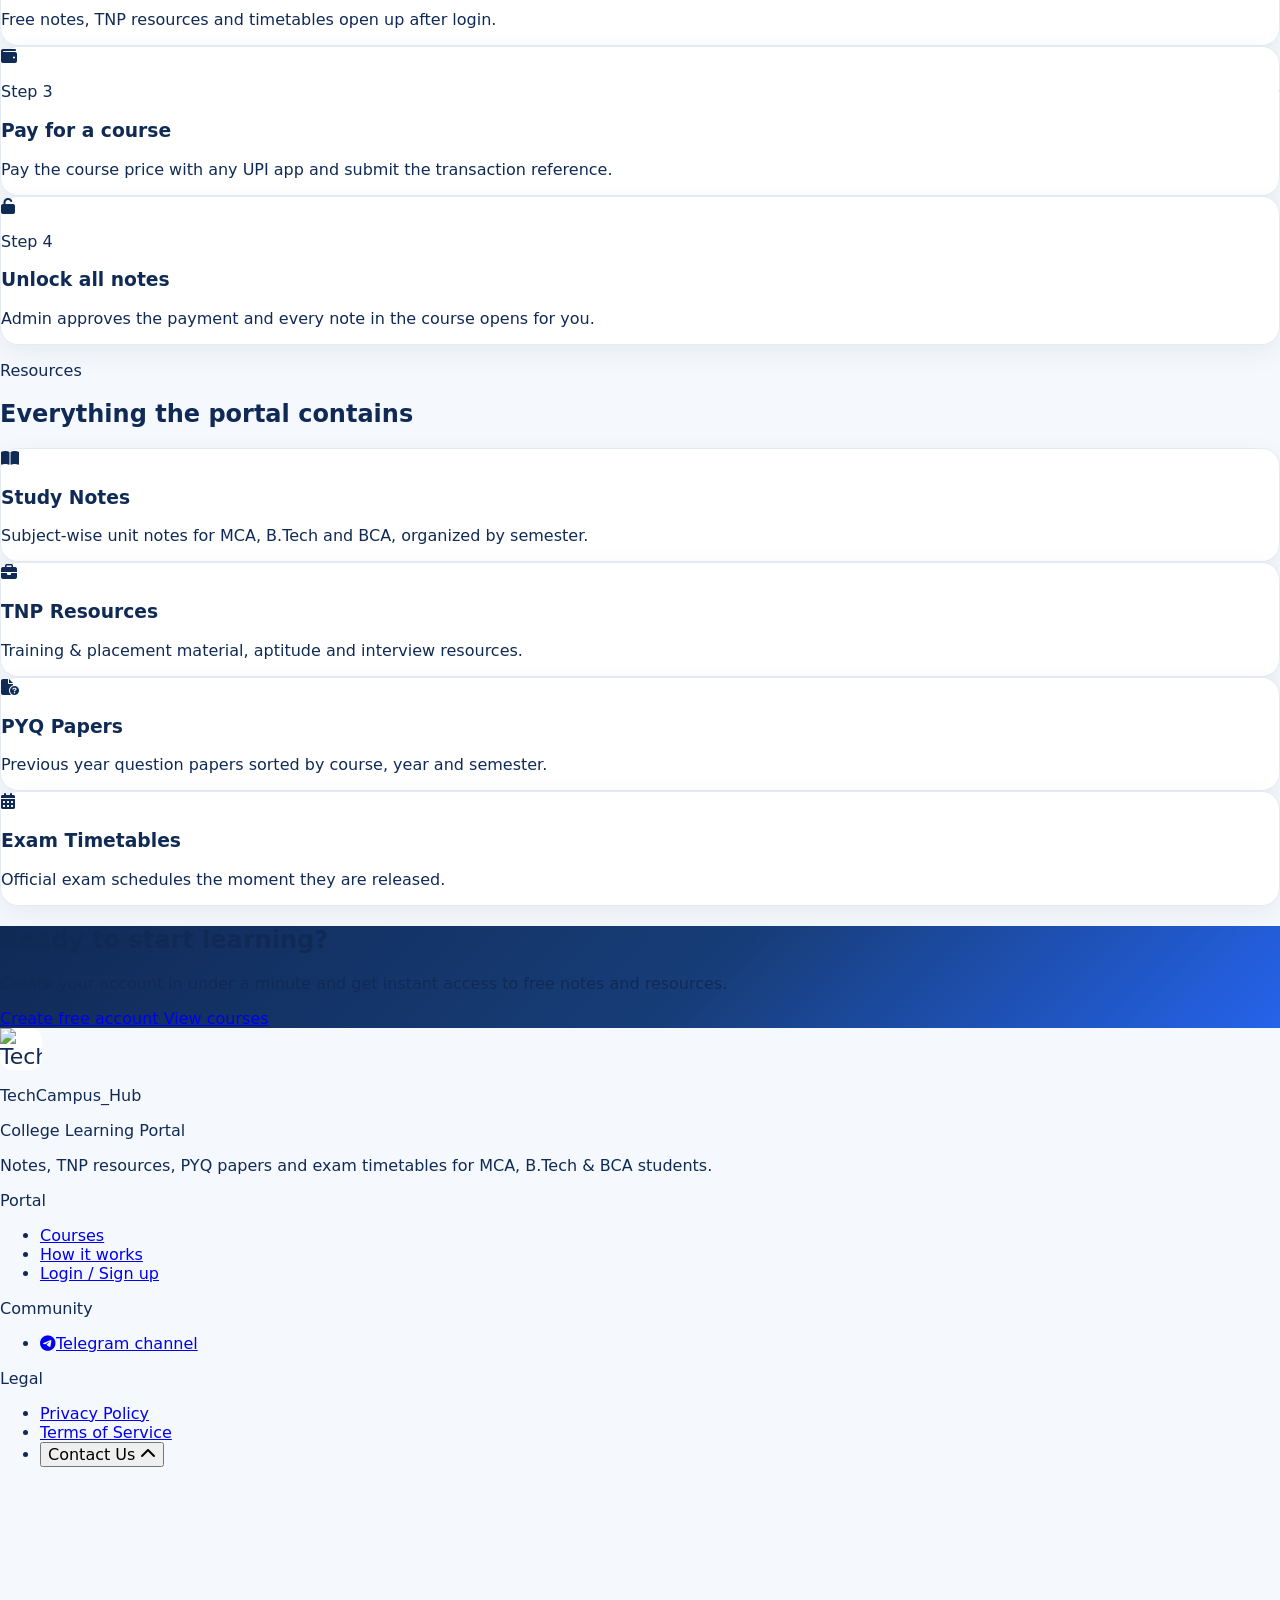
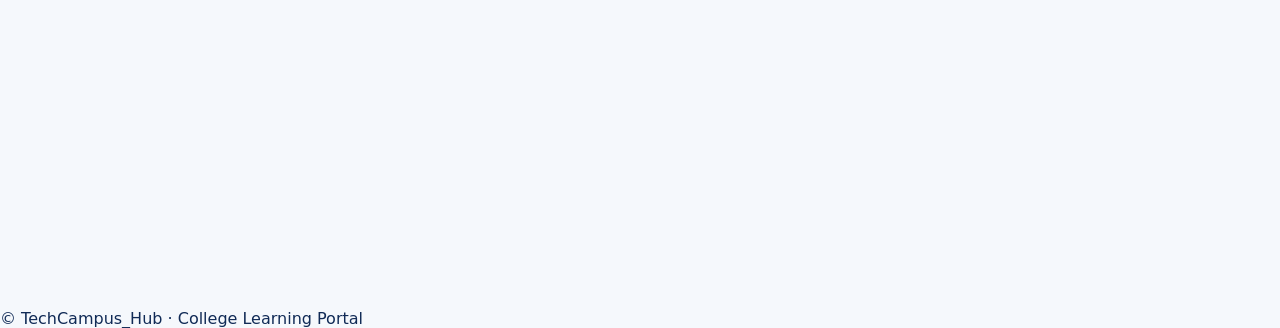
==== commit d6f4c471: "Add Share icon" ====
--- a/TechCampusHub-Frontend/index.html
+++ b/TechCampusHub-Frontend/index.html
@@ -72,6 +72,23 @@
                     </a>
                 </nav>
                 <div class="flex items-center gap-2 sm:gap-3 shrink-0">
+
+                    <!-- Share the website (native sheet on mobile,
+                         themed popup on desktop) -->
+                    <button type="button"
+                            data-share-trigger
+                            aria-haspopup="dialog"
+                            aria-expanded="false"
+                            aria-label="Share TechCampus Hub"
+                            title="Share TechCampus Hub"
+                            class="flex h-9 w-9 sm:h-10 sm:w-auto shrink-0 items-center justify-center
+                                   gap-2 rounded-xl border border-slate-200 bg-white px-0 sm:px-3.5
+                                   text-xs sm:text-sm font-bold text-slate-600
+                                   hover:border-blue-200 hover:bg-blue-50 hover:text-blue-700
+                                   transition">
+                        <i class="fa-solid fa-share-nodes" aria-hidden="true"></i>
+                        <span class="hidden sm:inline">Share</span>
+                    </button>
 
                     <!-- Guest actions (Get started only - the header
                          Login link was removed; login stays reachable
--- a/TechCampusHub-Frontend/style.css
+++ b/TechCampusHub-Frontend/style.css
@@ -603,4 +603,394 @@
             body {
                 font-size: 1.0625rem;
             }
+        }
+
+        /* =====================================================
+           SITE-WIDE SHARE POPUP + TOAST
+        ===================================================== */
+
+        body.share-open {
+            overflow: hidden;
+        }
+
+        .share-overlay {
+            position: fixed;
+            inset: 0;
+            z-index: 100;
+
+            display: flex;
+            align-items: flex-end;
+            justify-content: center;
+
+            padding: 0;
+
+            background: rgba(15, 23, 42, .55);
+            -webkit-backdrop-filter: blur(4px);
+            backdrop-filter: blur(4px);
+
+            opacity: 0;
+            visibility: hidden;
+            pointer-events: none;
+
+            transition:
+                opacity .2s ease,
+                visibility .2s ease;
+        }
+
+        .share-overlay.is-open {
+            opacity: 1;
+            visibility: visible;
+            pointer-events: auto;
+        }
+
+        .share-card {
+            width: min(28rem, 100%);
+            max-height: calc(100vh - 2rem);
+            max-height: calc(100dvh - 2rem);
+            overflow-y: auto;
+            overscroll-behavior: contain;
+
+            padding: 1.1rem 1.15rem 1.35rem;
+
+            border-radius: 1.5rem 1.5rem 0 0;
+            background: #fff;
+            box-shadow: 0 -10px 40px rgba(15, 23, 42, .22);
+
+            opacity: 0;
+            transform: translateY(28px);
+
+            transition:
+                opacity .22s ease,
+                transform .22s ease;
+        }
+
+        .share-overlay.is-open .share-card {
+            opacity: 1;
+            transform: translateY(0);
+        }
+
+        .share-handle {
+            width: 42px;
+            height: 4px;
+            margin: 0 auto .85rem;
+
+            border-radius: 999px;
+            background: #e2e8f0;
+        }
+
+        .share-head {
+            display: flex;
+            align-items: flex-start;
+            justify-content: space-between;
+            gap: .75rem;
+        }
+
+        .share-head-main {
+            display: flex;
+            align-items: center;
+            gap: .7rem;
+            min-width: 0;
+        }
+
+        .share-badge {
+            display: flex;
+            align-items: center;
+            justify-content: center;
+            flex-shrink: 0;
+
+            width: 2.6rem;
+            height: 2.6rem;
+
+            border-radius: .9rem;
+            background: #eff6ff;
+            color: #2563eb;
+            font-size: 1.05rem;
+        }
+
+        .share-title {
+            margin: 0;
+
+            font-size: 1rem;
+            font-weight: 800;
+            line-height: 1.25;
+            color: #0f172a;
+        }
+
+        .share-subtitle {
+            margin: .15rem 0 0;
+
+            font-size: .72rem;
+            font-weight: 600;
+            color: #64748b;
+        }
+
+        .share-close {
+            display: flex;
+            align-items: center;
+            justify-content: center;
+            flex-shrink: 0;
+
+            width: 2rem;
+            height: 2rem;
+
+            border: 0;
+            border-radius: .65rem;
+
+            background: #f1f5f9;
+            color: #64748b;
+
+            cursor: pointer;
+            transition:
+                background .16s ease,
+                color .16s ease;
+        }
+
+        .share-close:hover {
+            background: #e2e8f0;
+            color: #0f172a;
+        }
+
+        .share-text {
+            margin: .9rem 0 .7rem;
+
+            font-size: .8rem;
+            line-height: 1.55;
+            color: #475569;
+        }
+
+        .share-url {
+            display: flex;
+            align-items: center;
+            gap: .5rem;
+
+            padding: .58rem .75rem;
+
+            border: 1px solid #e2e8f0;
+            border-radius: .8rem;
+            background: #f8fafc;
+
+            color: #64748b;
+            font-size: .73rem;
+            font-weight: 600;
+        }
+
+        .share-url i {
+            flex-shrink: 0;
+            color: #94a3b8;
+        }
+
+        .share-url-text {
+            min-width: 0;
+            flex: 1;
+
+            overflow: hidden;
+            text-overflow: ellipsis;
+            white-space: nowrap;
+        }
+
+        .share-actions {
+            display: flex;
+            flex-direction: column;
+            gap: .5rem;
+            margin-top: 1rem;
+        }
+
+        .share-grid {
+            display: grid;
+            grid-template-columns: repeat(2, minmax(0, 1fr));
+            gap: .5rem;
+        }
+
+        .share-action {
+            display: flex;
+            align-items: center;
+            gap: .55rem;
+
+            width: 100%;
+            padding: .7rem .8rem;
+
+            border: 1px solid #e2e8f0;
+            border-radius: .8rem;
+            background: #fff;
+
+            color: #334155;
+            font-size: .8rem;
+            font-weight: 700;
+            line-height: 1.2;
+            text-align: left;
+            text-decoration: none;
+
+            cursor: pointer;
+            transition:
+                background .16s ease,
+                border-color .16s ease,
+                transform .16s ease,
+                color .16s ease;
+        }
+
+        .share-action:hover {
+            border-color: #cbd5e1;
+            background: #f8fafc;
+            transform: translateY(-1px);
+        }
+
+        .share-action:focus-visible,
+        .share-close:focus-visible {
+            outline: 3px solid rgba(37, 99, 235, .28);
+            outline-offset: 2px;
+        }
+
+        .share-action i {
+            width: 1.15rem;
+            flex-shrink: 0;
+            text-align: center;
+            font-size: 1rem;
+        }
+
+        .share-action-primary {
+            justify-content: center;
+
+            border-color: #2563eb;
+            background: #2563eb;
+            color: #fff;
+
+            box-shadow: 0 8px 20px rgba(37, 99, 235, .25);
+        }
+
+        .share-action-primary:hover {
+            border-color: #1d4ed8;
+            background: #1d4ed8;
+            color: #fff;
+        }
+
+        .share-action-muted {
+            justify-content: center;
+
+            border-color: transparent;
+            background: #f1f5f9;
+            color: #475569;
+        }
+
+        .share-action-muted:hover {
+            border-color: transparent;
+            background: #e2e8f0;
+        }
+
+        .share-icon-whatsapp {
+            color: #25d366;
+        }
+
+        .share-icon-telegram {
+            color: #229ed9;
+        }
+
+        .share-icon-facebook {
+            color: #1877f2;
+        }
+
+        .share-icon-email {
+            color: #ea4335;
+        }
+
+        .share-toast {
+            position: fixed;
+            left: 50%;
+            bottom: 1.25rem;
+            z-index: 110;
+
+            display: flex;
+            align-items: center;
+            gap: .5rem;
+
+            max-width: calc(100vw - 2rem);
+            padding: .7rem 1.05rem;
+
+            border-radius: 999px;
+            background: #0f172a;
+            color: #fff;
+            box-shadow: 0 16px 40px rgba(15, 23, 42, .3);
+
+            font-size: .78rem;
+            font-weight: 700;
+            line-height: 1.3;
+
+            opacity: 0;
+            visibility: hidden;
+            pointer-events: none;
+
+            transform: translate(-50%, 14px);
+
+            transition:
+                opacity .2s ease,
+                transform .2s ease,
+                visibility .2s ease;
+        }
+
+        .share-toast i {
+            flex-shrink: 0;
+            color: #34d399;
+        }
+
+        .share-toast.is-error i {
+            color: #f87171;
+        }
+
+        .share-toast.is-visible {
+            opacity: 1;
+            visibility: visible;
+            transform: translate(-50%, 0);
+        }
+
+        @media (min-width: 640px) {
+            .share-overlay {
+                align-items: center;
+                padding: 1rem;
+            }
+
+            .share-card {
+                border-radius: 1.5rem;
+                padding: 1.25rem 1.4rem 1.4rem;
+                box-shadow: 0 24px 70px rgba(15, 23, 42, .28);
+
+                transform: translateY(10px) scale(.97);
+            }
+
+            .share-overlay.is-open .share-card {
+                transform: translateY(0) scale(1);
+            }
+
+            .share-handle {
+                display: none;
+            }
+
+            .share-toast {
+                left: auto;
+                right: 1.5rem;
+                bottom: 1.5rem;
+                transform: translateY(14px);
+            }
+
+            .share-toast.is-visible {
+                transform: translateY(0);
+            }
+        }
+
+        @media (max-height: 520px) and (min-width: 640px) {
+            .share-card {
+                max-height: calc(100vh - 1.5rem);
+                max-height: calc(100dvh - 1.5rem);
+            }
+
+            .share-text {
+                display: none;
+            }
+        }
+
+        @media (prefers-reduced-motion: reduce) {
+            .share-overlay,
+            .share-card,
+            .share-toast,
+            .share-action {
+                transition-duration: .01ms;
+            }
         }
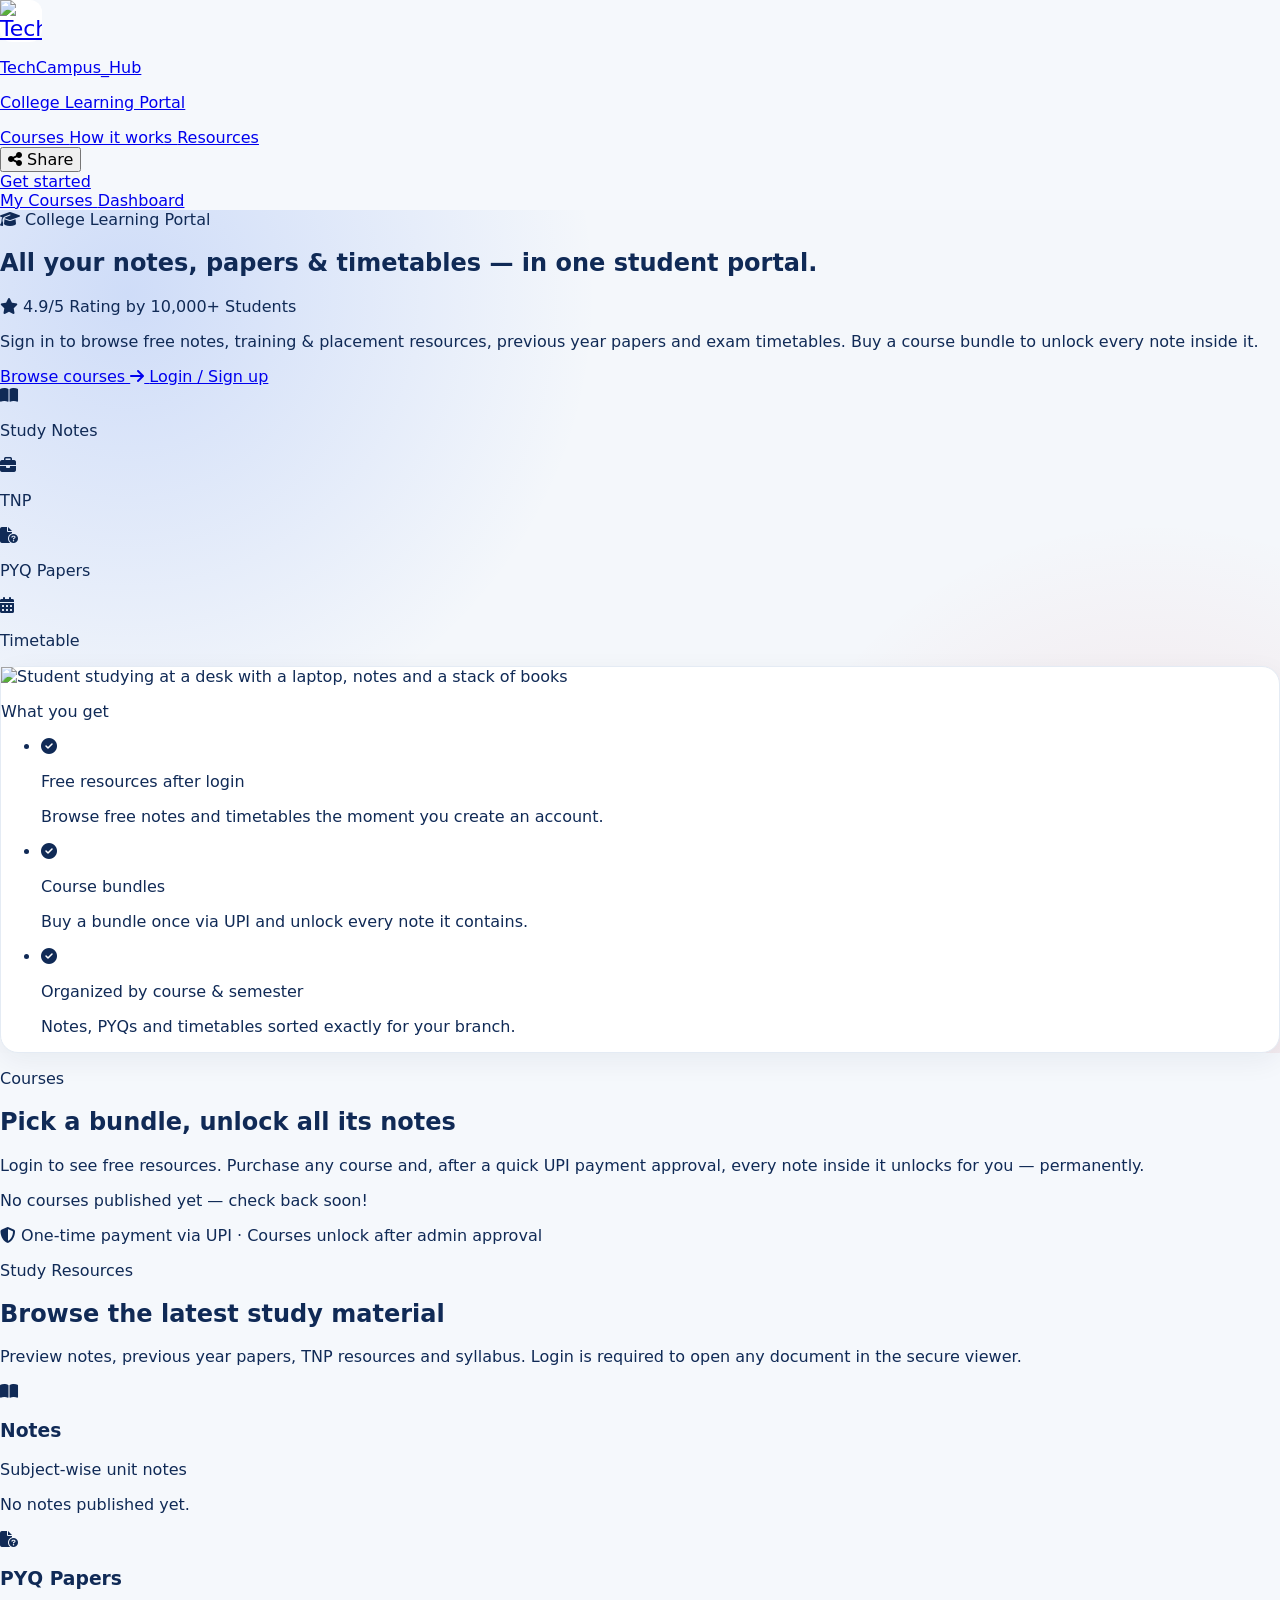
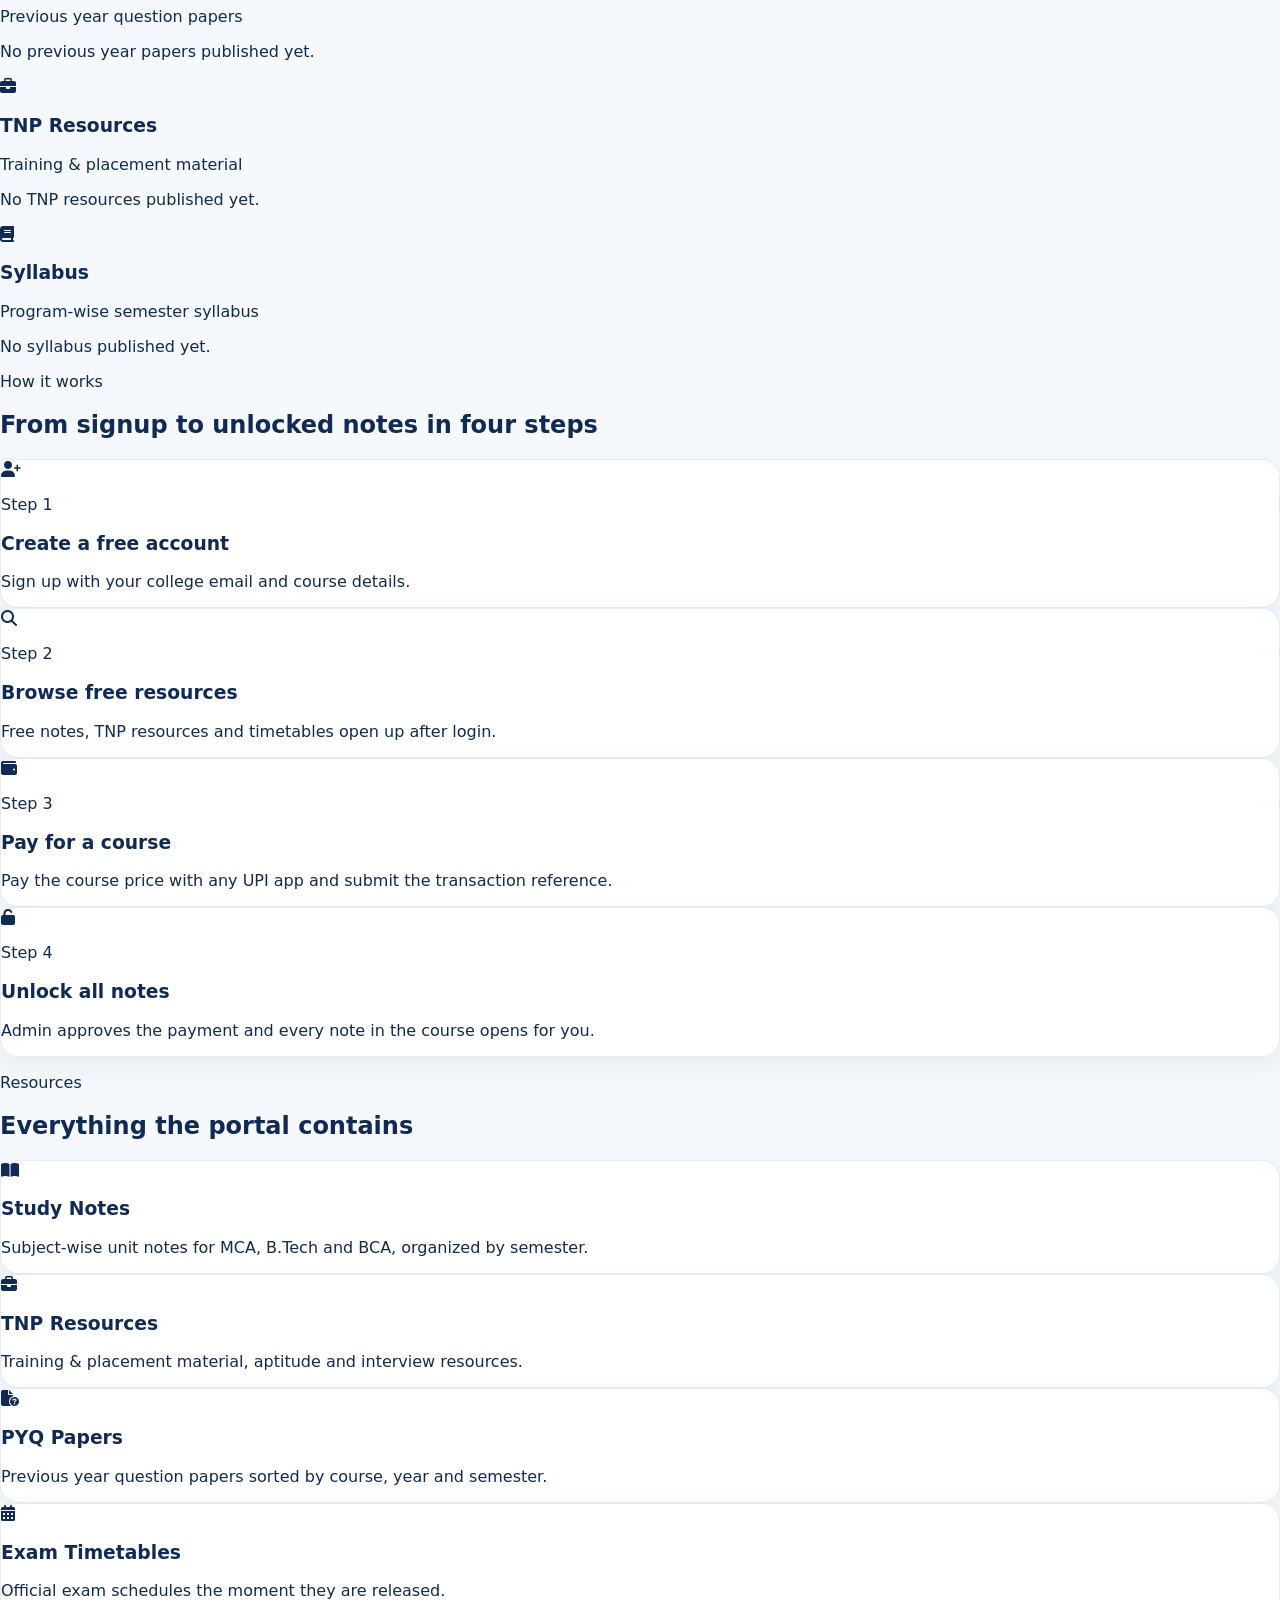
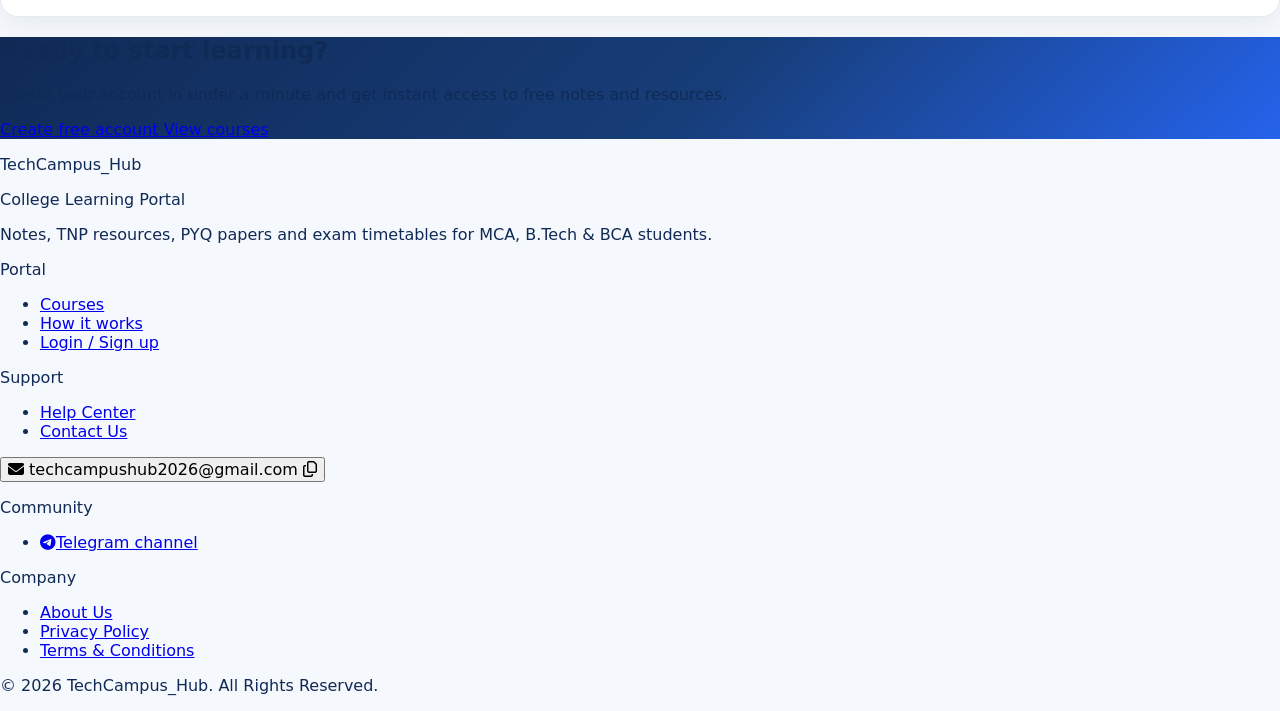
==== commit c7a8f25b: "fix bug" ====
--- a/TechCampusHub-Frontend/index.html
+++ b/TechCampusHub-Frontend/index.html
@@ -117,25 +117,25 @@
              HERO
         ====================================================== -->
             <section class="auth-bg">
-                <div class="max-w-6xl mx-auto px-5 py-16 md:py-24 grid lg:grid-cols-2 gap-10 items-center">
+                <div class="max-w-6xl mx-auto px-5 py-10 md:py-14 grid lg:grid-cols-2 gap-8 items-center">
                     <div>
                         <span class="inline-flex items-center gap-2 rounded-full bg-blue-600/10 text-blue-700 px-4 py-1.5 text-xs font-extrabold uppercase tracking-widest">
                             <i class="fa-solid fa-graduation-cap"></i>
                             College Learning Portal
                         </span>
-                        <h1 class="mt-5 text-4xl md:text-5xl font-extrabold leading-tight text-slate-900">
+                        <h1 class="mt-4 text-4xl md:text-5xl font-extrabold leading-tight text-slate-900">
                             All your notes, papers &amp; timetables — in one student portal.
                         </h1>
-                        <div class="mt-5 inline-flex items-center gap-2 rounded-full bg-amber-50 border border-amber-200 px-4 py-1.5 text-xs font-extrabold text-amber-700">
+                        <div class="mt-4 inline-flex items-center gap-2 rounded-full bg-amber-50 border border-amber-200 px-4 py-1.5 text-xs font-extrabold text-amber-700">
                             <i class="fa-solid fa-star text-amber-400"></i>
                             4.9/5 Rating by 10,000+ Students
                         </div>
-                        <p class="mt-5 text-slate-600 leading-7 max-w-xl">
+                        <p class="mt-4 text-slate-600 leading-7 max-w-xl">
                             Sign in to browse free notes, training &amp; placement
                             resources, previous year papers and exam timetables.
                             Buy a course bundle to unlock every note inside it.
                         </p>
-                        <div class="mt-8 flex flex-wrap gap-3">
+                        <div class="mt-6 flex flex-wrap gap-3">
                             <a href="#courses" class="inline-flex items-center gap-2 rounded-xl bg-blue-600 hover:bg-blue-700 text-white text-base font-bold px-7 py-4 transition shadow-lg shadow-blue-600/30">
                                 Browse courses
                                 <i class="fa-solid fa-arrow-right"></i>
@@ -144,7 +144,7 @@
                                 Login / Sign up
                             </a>
                         </div>
-                        <div class="mt-8 grid grid-cols-2 sm:grid-cols-4 gap-3 max-w-lg">
+                        <div class="mt-6 grid grid-cols-2 sm:grid-cols-4 gap-3 max-w-lg">
                             <div class="bg-white/70 rounded-2xl border border-white p-3 text-center">
                                 <i class="fa-solid fa-book-open text-blue-600"></i>
                                 <p class="text-xs font-bold mt-1">Study Notes</p>
@@ -164,14 +164,14 @@
                         </div>
                     </div>
                     <div>
-                        <div class="card p-8 relative">
+                        <div class="card p-6 relative">
                             <img src="./assets/hero-illustration.svg"
                                  alt="Student studying at a desk with a laptop, notes and a stack of books"
-                                 class="max-h-[420px] w-full object-contain mx-auto">
-                            <p class="mt-6 text-xs font-extrabold uppercase tracking-widest text-slate-400">
+                                 class="max-h-[320px] w-full object-contain mx-auto">
+                            <p class="mt-5 text-xs font-extrabold uppercase tracking-widest text-slate-400">
                                 What you get
                             </p>
-                            <ul class="mt-5 space-y-4">
+                            <ul class="mt-4 space-y-3">
                                 <li class="flex items-start gap-3">
                                     <i class="fa-solid fa-circle-check text-emerald-500 mt-1"></i>
                                     <div>
@@ -202,15 +202,15 @@
             <!-- =====================================================
              COURSES
         ====================================================== -->
-            <section id="courses" class="max-w-6xl mx-auto px-5 py-20 md:py-24">
+            <section id="courses" class="max-w-6xl mx-auto px-5 py-14 md:py-16">
                 <div class="text-center max-w-2xl mx-auto">
                     <p class="text-xs font-extrabold uppercase tracking-widest text-blue-600">
                         Courses
                     </p>
-                    <h2 class="mt-3 text-3xl md:text-4xl font-extrabold text-slate-900">
+                    <h2 class="mt-2.5 text-3xl md:text-4xl font-extrabold text-slate-900">
                         Pick a bundle, unlock all its notes
                     </h2>
-                    <p class="mt-4 text-slate-600">
+                    <p class="mt-3.5 text-slate-600">
                         Login to see free resources. Purchase any course and,
                         after a quick UPI payment approval, every note inside
                         it unlocks for you — permanently.
@@ -219,32 +219,152 @@
                         <!-- Rendered by js/home.js -->
                     </div>
                 </div>
-                <div id="homeCourseGrid" class="mt-10 grid grid-cols-1 min-[768px]:grid-cols-2 lg:grid-cols-3 gap-6 items-stretch auto-rows-fr">
+                <div id="homeCourseGrid" class="mt-8 grid grid-cols-1 min-[768px]:grid-cols-2 lg:grid-cols-3 gap-5 items-stretch auto-rows-fr">
                     <!-- Rendered by js/home.js -->
                 </div>
-                <p id="homeCourseEmpty" class="hidden mt-8 text-center text-slate-500">
+                <p id="homeCourseEmpty" class="hidden mt-6 text-center text-slate-500">
                     No courses published yet — check back soon!
                 </p>
-                <p class="mt-8 text-center text-sm text-slate-400">
+                <p class="mt-6 text-center text-sm text-slate-400">
                     <i class="fa-solid fa-shield-halved mr-1"></i>
                     One-time payment via UPI · Courses unlock after admin approval
                 </p>
             </section>
 
             <!-- =====================================================
+             STUDY RESOURCE PREVIEWS (login required to open)
+        ====================================================== -->
+            <section id="resources" class="bg-white border-y border-slate-200">
+                <div class="max-w-6xl mx-auto px-5 py-14 md:py-16">
+                    <div class="text-center max-w-2xl mx-auto">
+                        <p class="text-xs font-extrabold uppercase tracking-widest text-blue-600">
+                            Study Resources
+                        </p>
+                        <h2 class="mt-2.5 text-3xl md:text-4xl font-extrabold text-slate-900">
+                            Browse the latest study material
+                        </h2>
+                        <p class="mt-3.5 text-slate-600">
+                            Preview notes, previous year papers, TNP resources and
+                            syllabus. Login is required to open any document in the
+                            secure viewer.
+                        </p>
+                    </div>
+
+                    <div id="homeResourceSections" class="mt-8 space-y-9">
+                        <!-- NOTES -->
+                        <div class="home-resource-block" data-resource-section="notes">
+                            <div class="flex flex-wrap items-center justify-between gap-3">
+                                <div class="flex items-center gap-3">
+                                    <span class="flex h-11 w-11 shrink-0 items-center justify-center rounded-xl bg-blue-50 text-lg text-blue-600">
+                                        <i class="fa-solid fa-book-open" aria-hidden="true"></i>
+                                    </span>
+                                    <div>
+                                        <h3 class="text-lg font-extrabold text-slate-900">Notes</h3>
+                                        <p class="text-sm text-slate-500">Subject-wise unit notes</p>
+                                    </div>
+                                </div>
+                                <span id="homeResourceCountNotes"
+                                      class="hidden rounded-full bg-slate-100 px-3 py-1 text-xs font-bold text-slate-500"></span>
+                            </div>
+                            <div id="homeResourceNotes"
+                                 class="mt-4 grid grid-cols-1 sm:grid-cols-2 lg:grid-cols-4 gap-4"></div>
+                            <p id="homeResourceEmptyNotes"
+                               class="hidden mt-4 rounded-xl border border-dashed border-slate-200 px-4 py-6 text-center text-sm text-slate-400">
+                                No notes published yet.
+                            </p>
+                        </div>
+
+                        <!-- PYQ -->
+                        <div class="home-resource-block" data-resource-section="pyq">
+                            <div class="flex flex-wrap items-center justify-between gap-3">
+                                <div class="flex items-center gap-3">
+                                    <span class="flex h-11 w-11 shrink-0 items-center justify-center rounded-xl bg-amber-50 text-lg text-amber-600">
+                                        <i class="fa-solid fa-file-circle-question" aria-hidden="true"></i>
+                                    </span>
+                                    <div>
+                                        <h3 class="text-lg font-extrabold text-slate-900">PYQ Papers</h3>
+                                        <p class="text-sm text-slate-500">Previous year question papers</p>
+                                    </div>
+                                </div>
+                                <span id="homeResourceCountPyq"
+                                      class="hidden rounded-full bg-slate-100 px-3 py-1 text-xs font-bold text-slate-500"></span>
+                            </div>
+                            <div id="homeResourcePyq"
+                                 class="mt-4 grid grid-cols-1 sm:grid-cols-2 lg:grid-cols-4 gap-4"></div>
+                            <p id="homeResourceEmptyPyq"
+                               class="hidden mt-4 rounded-xl border border-dashed border-slate-200 px-4 py-6 text-center text-sm text-slate-400">
+                                No previous year papers published yet.
+                            </p>
+                        </div>
+
+                        <!-- TNP -->
+                        <div class="home-resource-block" data-resource-section="tnp">
+                            <div class="flex flex-wrap items-center justify-between gap-3">
+                                <div class="flex items-center gap-3">
+                                    <span class="flex h-11 w-11 shrink-0 items-center justify-center rounded-xl bg-emerald-50 text-lg text-emerald-600">
+                                        <i class="fa-solid fa-briefcase" aria-hidden="true"></i>
+                                    </span>
+                                    <div>
+                                        <h3 class="text-lg font-extrabold text-slate-900">TNP Resources</h3>
+                                        <p class="text-sm text-slate-500">Training &amp; placement material</p>
+                                    </div>
+                                </div>
+                                <span id="homeResourceCountTnp"
+                                      class="hidden rounded-full bg-slate-100 px-3 py-1 text-xs font-bold text-slate-500"></span>
+                            </div>
+                            <div id="homeResourceTnp"
+                                 class="mt-4 grid grid-cols-1 sm:grid-cols-2 lg:grid-cols-4 gap-4"></div>
+                            <p id="homeResourceEmptyTnp"
+                               class="hidden mt-4 rounded-xl border border-dashed border-slate-200 px-4 py-6 text-center text-sm text-slate-400">
+                                No TNP resources published yet.
+                            </p>
+                        </div>
+
+                        <!-- SYLLABUS -->
+                        <div class="home-resource-block" data-resource-section="syllabus">
+                            <div class="flex flex-wrap items-center justify-between gap-3">
+                                <div class="flex items-center gap-3">
+                                    <span class="flex h-11 w-11 shrink-0 items-center justify-center rounded-xl bg-indigo-50 text-lg text-indigo-600">
+                                        <i class="fa-solid fa-book" aria-hidden="true"></i>
+                                    </span>
+                                    <div>
+                                        <h3 class="text-lg font-extrabold text-slate-900">Syllabus</h3>
+                                        <p class="text-sm text-slate-500">Program-wise semester syllabus</p>
+                                    </div>
+                                </div>
+                                <span id="homeResourceCountSyllabus"
+                                      class="hidden rounded-full bg-slate-100 px-3 py-1 text-xs font-bold text-slate-500"></span>
+                            </div>
+                            <div id="homeResourceSyllabus"
+                                 class="mt-4 grid grid-cols-1 sm:grid-cols-2 lg:grid-cols-4 gap-4"></div>
+                            <p id="homeResourceEmptySyllabus"
+                               class="hidden mt-4 rounded-xl border border-dashed border-slate-200 px-4 py-6 text-center text-sm text-slate-400">
+                                No syllabus published yet.
+                            </p>
+                        </div>
+                    </div>
+
+                    <p id="homeResourceNotice"
+                       role="status"
+                       aria-live="polite"
+                       class="hidden mt-6 text-center text-sm font-semibold text-red-500"></p>
+                </div>
+            </section>
+
+            <!-- =====================================================
              HOW IT WORKS
         ====================================================== -->
             <section id="how" class="bg-white border-y border-slate-200">
-                <div class="max-w-6xl mx-auto px-5 py-20 md:py-24">
+                <div class="max-w-6xl mx-auto px-5 py-14 md:py-16">
                     <div class="text-center max-w-2xl mx-auto">
                         <p class="text-xs font-extrabold uppercase tracking-widest text-blue-600">
                             How it works
                         </p>
-                        <h2 class="mt-3 text-3xl md:text-4xl font-extrabold text-slate-900">
+                        <h2 class="mt-2.5 text-3xl md:text-4xl font-extrabold text-slate-900">
                             From signup to unlocked notes in four steps
                         </h2>
                     </div>
-                    <div class="mt-10 grid grid-cols-1 min-[768px]:grid-cols-2 lg:grid-cols-4 gap-6 auto-rows-fr">
+                    <div class="mt-8 grid grid-cols-1 min-[768px]:grid-cols-2 lg:grid-cols-4 gap-5 auto-rows-fr">
                         <div class="how-step card p-6">
                             <span class="w-10 h-10 rounded-xl bg-blue-600 text-white flex items-center justify-center text-lg">
                                 <i class="fa-solid fa-user-plus"></i>
@@ -293,16 +413,16 @@
             <!-- =====================================================
              RESOURCES / FEATURES
         ====================================================== -->
-            <section id="features" class="max-w-6xl mx-auto px-5 py-20 md:py-24">
+            <section id="features" class="max-w-6xl mx-auto px-5 py-14 md:py-16">
                 <div class="text-center max-w-2xl mx-auto">
                     <p class="text-xs font-extrabold uppercase tracking-widest text-blue-600">
                         Resources
                     </p>
-                    <h2 class="mt-3 text-3xl md:text-4xl font-extrabold text-slate-900">
+                    <h2 class="mt-2.5 text-3xl md:text-4xl font-extrabold text-slate-900">
                         Everything the portal contains
                     </h2>
                 </div>
-                <div class="mt-10 grid grid-cols-1 min-[768px]:grid-cols-2 lg:grid-cols-4 gap-6 auto-rows-fr">
+                <div class="mt-8 grid grid-cols-1 min-[768px]:grid-cols-2 lg:grid-cols-4 gap-5 auto-rows-fr">
                     <div class="card p-6">
                         <div class="w-12 h-12 rounded-xl bg-blue-50 text-blue-600 flex items-center justify-center text-xl">
                             <i class="fa-solid fa-book-open"></i>
@@ -337,8 +457,8 @@
             <!-- =====================================================
              CTA BANNER
         ====================================================== -->
-            <section class="max-w-6xl mx-auto px-5 pb-20 md:pb-24">
-                <div class="rounded-3xl p-8 md:p-12 text-center text-white"
+            <section class="max-w-6xl mx-auto px-5 pb-14 md:pb-16">
+                <div class="rounded-3xl p-7 md:p-10 text-center text-white"
                      style="background: linear-gradient(135deg, #102a56 0%, #173d78 55%, #2563eb 100%);">
                     <h2 class="text-3xl md:text-4xl font-extrabold">
                         Ready to start learning?
@@ -347,7 +467,7 @@
                         Create your account in under a minute and get instant
                         access to free notes and resources.
                     </p>
-                    <div class="mt-7 flex flex-wrap justify-center gap-3">
+                    <div class="mt-6 flex flex-wrap justify-center gap-3">
                         <a href="./login.html" class="rounded-xl bg-white text-blue-700 font-bold px-6 py-3.5 hover:bg-blue-50 transition">
                             Create free account
                         </a>
@@ -363,19 +483,11 @@
          FOOTER
     ====================================================== -->
         <footer class="border-t border-slate-200 bg-white">
-            <div class="max-w-6xl mx-auto px-5 py-12 grid grid-cols-1 min-[480px]:grid-cols-2 lg:grid-cols-4 gap-8">
+            <div class="max-w-6xl mx-auto px-5 py-7 lg:py-8 grid grid-cols-1 min-[560px]:grid-cols-2 md:grid-cols-3 lg:grid-cols-[1.2fr_1fr_1.5fr_1.05fr_1.1fr] gap-x-6 gap-y-7">
                 <div>
-                    <div class="flex items-center gap-3">
-                        <div class="text-logo-icon">
-                            <img src="./assets/logo.png" alt="TechCampus Hub logo"
-                                 loading="lazy" decoding="async">
-                        </div>
-                        <div>
-                            <p class="font-extrabold">TechCampus_Hub</p>
-                            <p class="text-xs text-slate-500">College Learning Portal</p>
-                        </div>
-                    </div>
-                    <p class="mt-4 text-sm text-slate-500">
+                    <p class="font-extrabold">TechCampus_Hub</p>
+                    <p class="text-xs text-slate-500">College Learning Portal</p>
+                    <p class="mt-3 text-sm text-slate-500">
                         Notes, TNP resources, PYQ papers and exam timetables
                         for MCA, B.Tech &amp; BCA students.
                     </p>
@@ -384,7 +496,7 @@
                     <p class="font-extrabold text-sm uppercase tracking-wide text-slate-400">
                         Portal
                     </p>
-                    <ul class="mt-4 space-y-2 text-sm text-slate-600">
+                    <ul class="mt-3 space-y-1.5 text-sm text-slate-600">
                         <li><a href="#courses" class="hover:text-blue-600 transition">Courses</a></li>
                         <li><a href="#how" class="hover:text-blue-600 transition">How it works</a></li>
                         <li><a href="./login.html" class="hover:text-blue-600 transition">Login / Sign up</a></li>
@@ -392,9 +504,32 @@
                 </div>
                 <div>
                     <p class="font-extrabold text-sm uppercase tracking-wide text-slate-400">
+                        Support
+                    </p>
+                    <ul class="mt-3 space-y-1.5 text-sm text-slate-600">
+                        <li><a href="./help-center.html" class="hover:text-blue-600 transition">Help Center</a></li>
+                        <li><a href="./help-center.html#contact-information" class="hover:text-blue-600 transition">Contact Us</a></li>
+                    </ul>
+
+                    <!-- Clicking the address only copies it - it never
+                         opens Gmail or the default mail app. -->
+                    <button id="contactEmailBtn"
+                            type="button"
+                            class="mt-2.5 inline-flex max-w-full items-center gap-2 text-left
+                                   break-words cursor-pointer rounded-lg px-2 py-1.5
+                                   text-sm font-semibold text-blue-600
+                                   transition-colors hover:bg-blue-50 hover:text-blue-700"
+                            title="Copy email address">
+                        <i class="fa-solid fa-envelope shrink-0" aria-hidden="true"></i>
+                        <span>techcampushub2026<wbr>@gmail.com</span>
+                        <i class="fa-regular fa-copy shrink-0 text-xs opacity-60" aria-hidden="true"></i>
+                    </button>
+                </div>
+                <div>
+                    <p class="font-extrabold text-sm uppercase tracking-wide text-slate-400">
                         Community
                     </p>
-                    <ul class="mt-4 space-y-2 text-sm text-slate-600">
+                    <ul class="mt-3 space-y-1.5 text-sm text-slate-600">
                         <li>
                             <a href="https://t.me/TechCampus_Hub" target="_blank" rel="noopener noreferrer" class="hover:text-blue-600 transition">
                                 <i class="fa-brands fa-telegram mr-2"></i>Telegram channel
@@ -404,99 +539,63 @@
                 </div>
                 <div>
                     <p class="font-extrabold text-sm uppercase tracking-wide text-slate-400">
-                        Legal
-                    </p>
-                    <ul class="mt-4 space-y-2 text-sm text-slate-600">
+                        Company
+                    </p>
+                    <ul class="mt-3 space-y-1.5 text-sm text-slate-600">
+                        <li><a href="./about.html" class="hover:text-blue-600 transition">About Us</a></li>
                         <li><a href="#" class="hover:text-blue-600 transition">Privacy Policy</a></li>
-                        <li><a href="#" class="hover:text-blue-600 transition">Terms of Service</a></li>
-                        <li class="relative">
-                            <button id="contactUsBtn"
-                                    type="button"
-                                    class="inline-flex items-center gap-1.5 text-left
-                                           hover:text-blue-600 transition-colors"
-                                    aria-haspopup="dialog"
-                                    aria-expanded="false"
-                                    aria-controls="contactUsPopup">
-                                Contact Us
-                                <i class="fa-solid fa-chevron-up text-[10px] transition-transform duration-200"
-                                   data-contact-caret aria-hidden="true"></i>
-                            </button>
-
-                            <!-- =================================================
-                                 CONTACT POPUP
-                            ================================================== -->
-                            <div id="contactUsPopup"
-                                 class="contact-popup invisible absolute bottom-full left-0 z-50 mb-3
-                                        rounded-2xl border border-slate-200
-                                        bg-white p-5 text-left shadow-2xl
-                                        sm:left-auto sm:right-0"
-                                 role="dialog"
-                                 aria-label="Contact TechCampus Hub"
-                                 aria-hidden="true">
-                                <div class="flex items-start justify-between gap-3">
-                                    <div>
-                                        <p class="text-sm font-extrabold text-slate-900">
-                                            Contact Us
-                                        </p>
-                                        <p class="mt-0.5 text-xs text-slate-500">
-                                            We usually reply within a day.
-                                        </p>
-                                    </div>
-                                    <button id="closeContactUsBtn"
-                                            type="button"
-                                            aria-label="Close contact popup"
-                                            class="flex h-8 w-8 shrink-0 items-center justify-center
-                                                   rounded-lg bg-slate-100 text-slate-500
-                                                   hover:bg-slate-200 transition">
-                                        <i class="fa-solid fa-xmark"></i>
-                                    </button>
-                                </div>
-
-                                <div class="mt-4 flex flex-col items-center text-center">
-                                    <span class="flex h-12 w-12 items-center justify-center
-                                                 rounded-2xl bg-red-50"
-                                          aria-hidden="true">
-                                        <svg viewBox="52 42 88 66" class="h-6 w-8" aria-hidden="true" focusable="false">
-                                            <path fill="#4285f4" d="M58 108h14V74L52 59v43c0 3.32 2.69 6 6 6"/>
-                                            <path fill="#34a853" d="M120 108h14c3.32 0 6-2.69 6-6V59l-20 15"/>
-                                            <path fill="#fbbc04" d="M120 48v26l20-15v-8c0-7.42-8.47-11.65-14.4-7.2"/>
-                                            <path fill="#ea4335" d="M72 74V48l24 18 24-18v26L96 92"/>
-                                            <path fill="#c5221f" d="M52 51v8l20 15V48l-5.6-4.2c-5.94-4.45-14.4-.22-14.4 7.2"/>
-                                        </svg>
-                                    </span>
-                                    <p class="mt-2 text-[11px] font-bold uppercase tracking-widest text-slate-400">
-                                        Gmail
-                                    </p>
-                                    <a id="contactEmailLink"
-                                       href="mailto:abhishekbabu7275@gmail.com"
-                                       class="mt-1 block max-w-full break-all rounded-lg px-2 py-1
-                                              text-sm font-semibold text-blue-600
-                                              hover:text-blue-700 hover:underline">
-                                        abhishekbabu7275@gmail.com
-                                    </a>
-                                    <button id="copyContactEmailBtn"
-                                            type="button"
-                                            class="mt-3 inline-flex w-full items-center justify-center gap-2
-                                                   rounded-xl border border-blue-200 bg-blue-50
-                                                   px-4 py-2.5 text-sm font-bold text-blue-700
-                                                   hover:bg-blue-100 transition">
-                                        <i class="fa-regular fa-copy" aria-hidden="true"></i>
-                                        <span data-copy-label>Copy Email</span>
-                                    </button>
-                                    <p id="contactCopyStatus"
-                                       role="status"
-                                       aria-live="polite"
-                                       class="mt-2 min-h-4 text-xs font-semibold text-emerald-600"></p>
-                                </div>
-                            </div>
-                        </li>
+                        <li><a href="#" class="hover:text-blue-600 transition">Terms &amp; Conditions</a></li>
                     </ul>
                 </div>
             </div>
-            <div class="border-t border-slate-100 py-5 text-center text-xs text-slate-400">
-                © TechCampus_Hub · College Learning Portal
+            <div class="border-t border-slate-100 py-4 text-center">
+                <p class="text-xs leading-5 text-slate-400">
+                    © 2026 TechCampus_Hub. All Rights Reserved.
+                </p>
             </div>
         </footer>
+
+        <!-- =====================================================
+             LOGIN REQUIRED POPUP (homepage resource previews)
+        ====================================================== -->
+        <div id="loginRequiredModal"
+             class="login-gate-overlay"
+             role="dialog"
+             aria-modal="true"
+             aria-labelledby="loginRequiredTitle"
+             aria-hidden="true">
+            <div class="login-gate-card p-6 text-center sm:p-7">
+                <span class="mx-auto flex h-14 w-14 items-center justify-center rounded-2xl bg-blue-50 text-2xl text-blue-600"
+                      aria-hidden="true">
+                    <i class="fa-solid fa-lock"></i>
+                </span>
+                <h2 id="loginRequiredTitle" class="mt-4 text-2xl font-extrabold text-slate-900">
+                    Login Required
+                </h2>
+                <p class="mt-2 text-sm leading-6 text-slate-500">
+                    Please login to access Notes, PYQs, TNP, and Syllabus.
+                </p>
+                <div class="mt-6 flex flex-col gap-2.5">
+                    <a id="loginRequiredLoginBtn"
+                       href="./login.html"
+                       class="inline-flex w-full items-center justify-center gap-2 rounded-xl bg-blue-600 px-5 py-3 font-bold text-white transition hover:bg-blue-700">
+                        <i class="fa-solid fa-right-to-bracket" aria-hidden="true"></i>
+                        Login
+                    </a>
+                    <a id="loginRequiredRegisterBtn"
+                       href="./login.html?mode=signup"
+                       class="inline-flex w-full items-center justify-center gap-2 rounded-xl border border-blue-200 bg-blue-50 px-5 py-3 font-bold text-blue-700 transition hover:bg-blue-100">
+                        <i class="fa-solid fa-user-plus" aria-hidden="true"></i>
+                        Register
+                    </a>
+                    <button id="loginRequiredCancelBtn"
+                            type="button"
+                            class="inline-flex w-full items-center justify-center rounded-xl px-5 py-3 font-bold text-slate-500 transition hover:bg-slate-100">
+                        Cancel
+                    </button>
+                </div>
+            </div>
+        </div>
 
         <script src="./js/env.js"></script>
         <script type="module" src="./js/home.js"></script>
--- a/TechCampusHub-Frontend/style.css
+++ b/TechCampusHub-Frontend/style.css
@@ -127,6 +127,99 @@
 
             box-shadow:
                 0 14px 34px rgba(15, 39, 74, .10);
+        }
+
+        /* Homepage resource preview cards: same hover lift as the
+           dashboard cards, but they fill the grid row height. */
+        .home-resource-card {
+            display: flex;
+            flex-direction: column;
+            height: 100%;
+        }
+
+        .home-resource-meta {
+            display: inline-flex;
+            align-items: center;
+            gap: .3rem;
+
+            padding: .2rem .55rem;
+
+            border-radius: 999px;
+            background: #f1f5f9;
+
+            color: #475569;
+            font-size: .7rem;
+            font-weight: 700;
+            line-height: 1.35;
+        }
+
+        /* =====================================================
+           HOMEPAGE LOGIN GATE
+        ===================================================== */
+
+        body.login-gate-open {
+            overflow: hidden;
+        }
+
+        .login-gate-overlay {
+            position: fixed;
+            inset: 0;
+            z-index: 120;
+
+            display: flex;
+            align-items: center;
+            justify-content: center;
+
+            padding: 1rem;
+
+            background: rgba(15, 23, 42, .55);
+            -webkit-backdrop-filter: blur(4px);
+            backdrop-filter: blur(4px);
+
+            opacity: 0;
+            visibility: hidden;
+            pointer-events: none;
+
+            transition:
+                opacity .2s ease,
+                visibility .2s ease;
+        }
+
+        .login-gate-overlay.is-open {
+            opacity: 1;
+            visibility: visible;
+            pointer-events: auto;
+        }
+
+        .login-gate-card {
+            width: min(26rem, 100%);
+            max-height: calc(100vh - 2rem);
+            max-height: calc(100dvh - 2rem);
+            overflow-y: auto;
+            overscroll-behavior: contain;
+
+            border-radius: 1.5rem;
+            background: #fff;
+            box-shadow: 0 24px 60px rgba(15, 23, 42, .28);
+
+            opacity: 0;
+            transform: translateY(18px) scale(.97);
+
+            transition:
+                opacity .22s ease,
+                transform .22s ease;
+        }
+
+        .login-gate-overlay.is-open .login-gate-card {
+            opacity: 1;
+            transform: translateY(0) scale(1);
+        }
+
+        @media (prefers-reduced-motion: reduce) {
+            .login-gate-overlay,
+            .login-gate-card {
+                transition: none;
+            }
         }
 
         .input {
@@ -435,64 +528,165 @@
         }
 
         /* =====================================================
-   HOMEPAGE CONTACT POPUP
+   FOOTER CONTACT EMAIL TOAST (index.html)
 ====================================================== */
 
-        .contact-popup {
-            width: min(18rem, calc(100vw - 2rem));
-
-            transform-origin: bottom left;
-            transform: translateY(6px) scale(.97);
+        .contact-toast {
+            position: fixed;
+            left: 50%;
+            bottom: 1.25rem;
+            z-index: 115;
+
+            display: flex;
+            align-items: center;
+            gap: .5rem;
+
+            max-width: calc(100vw - 2rem);
+            padding: .7rem 1.05rem;
+
+            border-radius: 999px;
+            background: #0f172a;
+            color: #fff;
+            box-shadow: 0 16px 40px rgba(15, 23, 42, .3);
+
+            font-size: .78rem;
+            font-weight: 700;
+            line-height: 1.3;
+
             opacity: 0;
             visibility: hidden;
+            pointer-events: none;
+
+            transform: translate(-50%, 14px);
 
             transition:
-                opacity .18s ease,
-                transform .18s ease,
-                visibility .18s ease;
-        }
-
-        .contact-popup.is-open {
+                opacity .2s ease,
+                transform .2s ease,
+                visibility .2s ease;
+        }
+
+        .contact-toast i {
+            flex-shrink: 0;
+            color: #34d399;
+        }
+
+        .contact-toast.is-visible {
             opacity: 1;
             visibility: visible;
-
-            transform: translateY(0) scale(1);
+            transform: translate(-50%, 0);
         }
 
         @media (min-width: 640px) {
-            .contact-popup {
-                transform-origin: bottom right;
-            }
-        }
-
-        /* Short viewports (phone/tablet landscape): anchor the popup to
-           the viewport so it can never open above the visible area. */
-        @media (max-height: 540px) {
-            #contactUsPopup.contact-popup {
-                position: fixed;
-                left: 50%;
-                right: auto;
-                top: auto;
-                bottom: 1rem;
-                z-index: 90;
-
-                margin: 0;
-
-                max-height: calc(100vh - 2rem);
-                max-height: calc(100dvh - 2rem);
-                overflow-y: auto;
-
-                transform-origin: bottom center;
-                transform: translate(-50%, 8px) scale(.97);
-            }
-
-            #contactUsPopup.contact-popup.is-open {
-                transform: translate(-50%, 0) scale(1);
+            .contact-toast {
+                left: auto;
+                right: 1.5rem;
+                bottom: 1.5rem;
+                transform: translateY(14px);
+            }
+
+            .contact-toast.is-visible {
+                transform: translateY(0);
             }
         }
 
         @media (prefers-reduced-motion: reduce) {
-            .contact-popup {
+            .contact-toast {
+                transition-duration: .01ms;
+            }
+        }
+
+        /* =====================================================
+   PUBLIC PAGES FAQ ACCORDIONS (help-center.html)
+====================================================== */
+
+        .faq-item {
+            border: 1px solid #e2e8f0;
+            border-radius: .9rem;
+            background: #f8fafc;
+            overflow: hidden;
+        }
+
+        .faq-item summary {
+            display: flex;
+            align-items: center;
+            justify-content: space-between;
+            gap: .85rem;
+
+            padding: .95rem 1.1rem;
+            cursor: pointer;
+
+            list-style: none;
+
+            font-size: .9rem;
+            font-weight: 700;
+            line-height: 1.45;
+            color: #0f172a;
+
+            transition: background .15s ease, color .15s ease;
+        }
+
+        .faq-item summary::-webkit-details-marker {
+            display: none;
+        }
+
+        .faq-item summary:hover {
+            background: #eff6ff;
+            color: #1d4ed8;
+        }
+
+        .faq-item .faq-caret {
+            flex-shrink: 0;
+            font-size: .7rem;
+            color: #94a3b8;
+
+            transition: transform .18s ease, color .15s ease;
+        }
+
+        .faq-item[open] summary {
+            background: #eff6ff;
+            color: #1d4ed8;
+            border-bottom: 1px solid #e2e8f0;
+        }
+
+        .faq-item[open] .faq-caret {
+            transform: rotate(180deg);
+            color: #2563eb;
+        }
+
+        .faq-item .faq-body {
+            padding: .9rem 1.1rem 1.05rem;
+
+            font-size: .875rem;
+            line-height: 1.7;
+            color: #475569;
+        }
+
+        .faq-item .faq-body p {
+            margin: 0;
+        }
+
+        .faq-item .faq-body p + p {
+            margin-top: .6rem;
+        }
+
+        .faq-item .faq-body strong {
+            color: #0f172a;
+        }
+
+        @media (min-width: 640px) {
+            .faq-item summary,
+            .faq-item .faq-body {
+                padding-left: 1.35rem;
+                padding-right: 1.35rem;
+            }
+
+            .faq-item summary {
+                font-size: .95rem;
+            }
+        }
+
+        @media (prefers-reduced-motion: reduce) {
+            .faq-item .faq-caret {
                 transition-duration: .01ms;
             }
         }
@@ -534,6 +728,52 @@
                 content: "";
                 flex: 1;
                 border-top: 2px dashed #bfdbfe;
+            }
+        }
+
+        /* =====================================================
+           COURSE CHECKOUT — DYNAMIC UPI QR
+        ===================================================== */
+
+        .buy-qr {
+            display: flex;
+            align-items: center;
+            justify-content: center;
+
+            width: 168px;
+            height: 168px;
+            padding: .55rem;
+
+            border: 1px solid #e2e8f0;
+            border-radius: 1rem;
+            background: #fff;
+            box-shadow: 0 8px 24px rgba(15, 39, 74, .08);
+        }
+
+        .buy-qr svg {
+            display: block;
+            width: 100%;
+            height: 100%;
+        }
+
+        .buy-qr.buy-qr-error {
+            border-style: dashed;
+            background: #f8fafc;
+        }
+
+        .buy-qr-fallback {
+            padding: .5rem;
+            color: #64748b;
+            font-size: .7rem;
+            font-weight: 700;
+            line-height: 1.5;
+            text-align: center;
+        }
+
+        @media (max-width: 380px) {
+            .buy-qr {
+                width: 148px;
+                height: 148px;
             }
         }
 
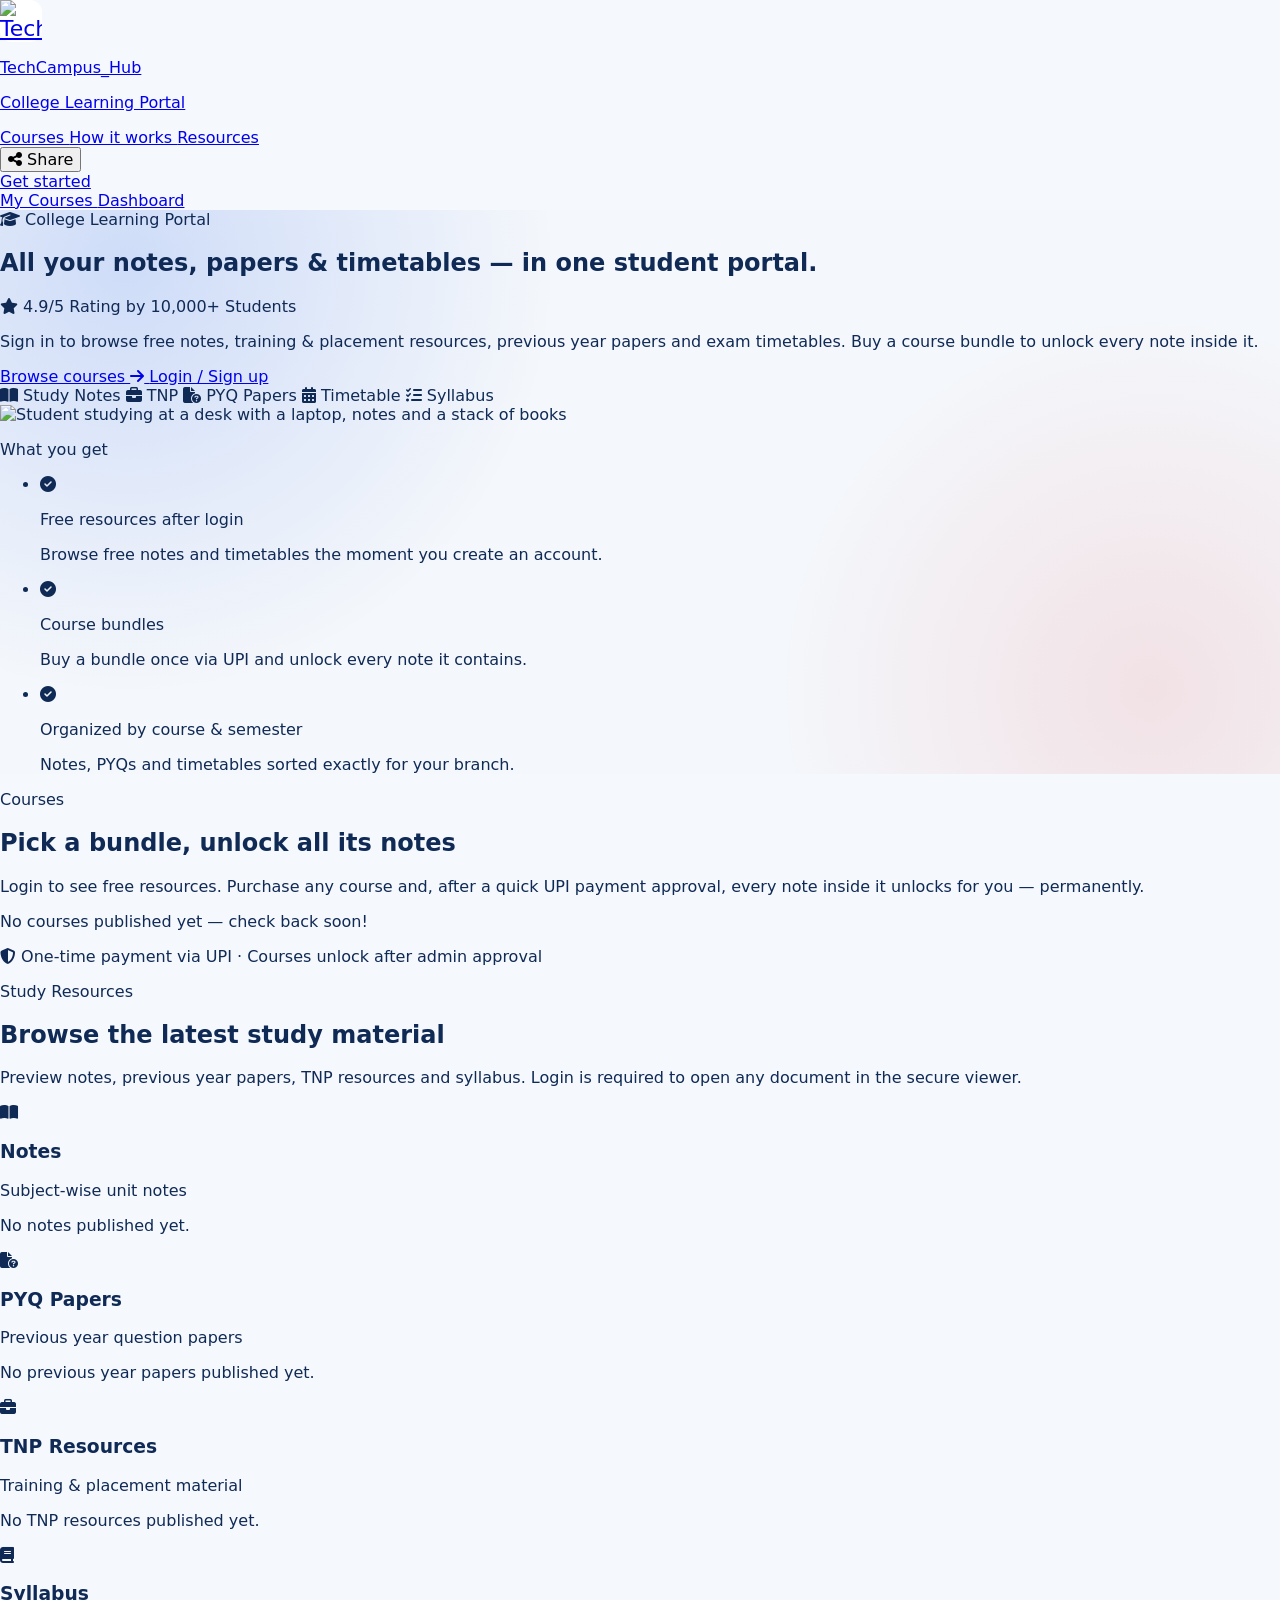
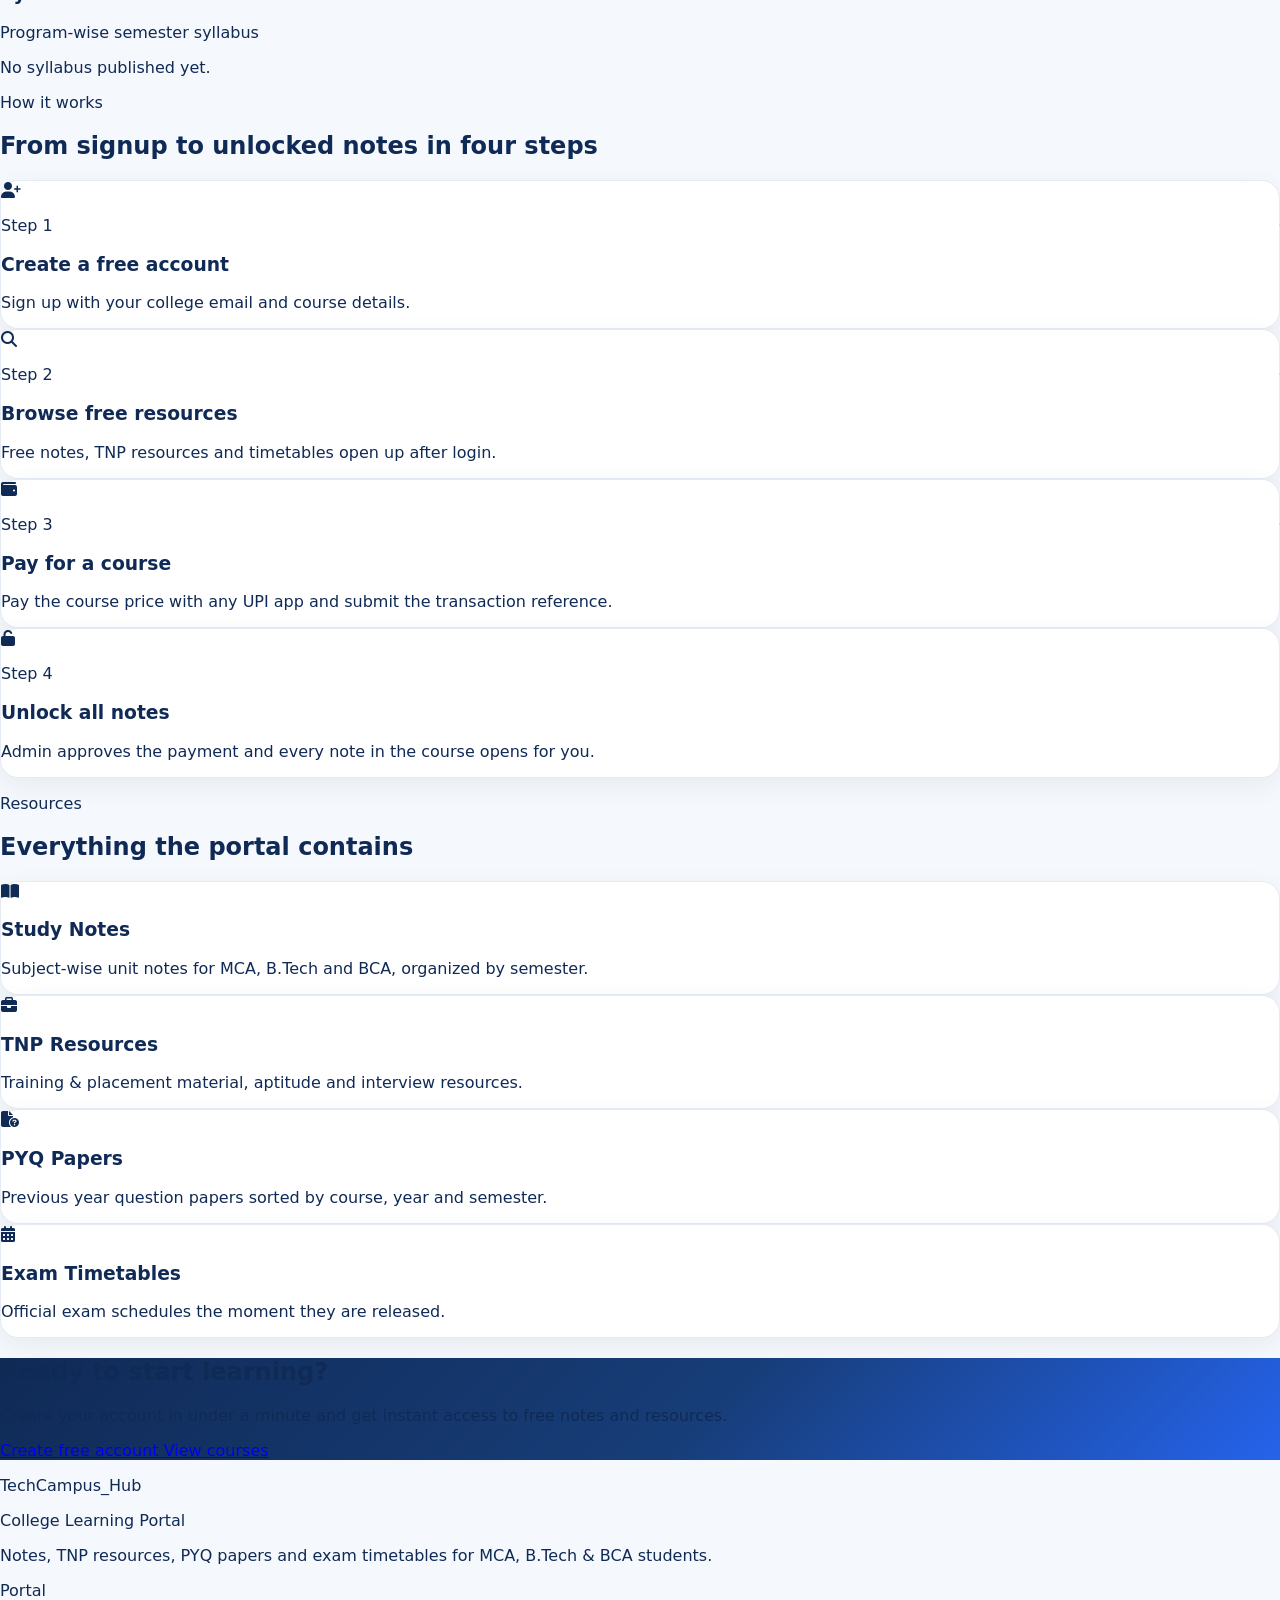
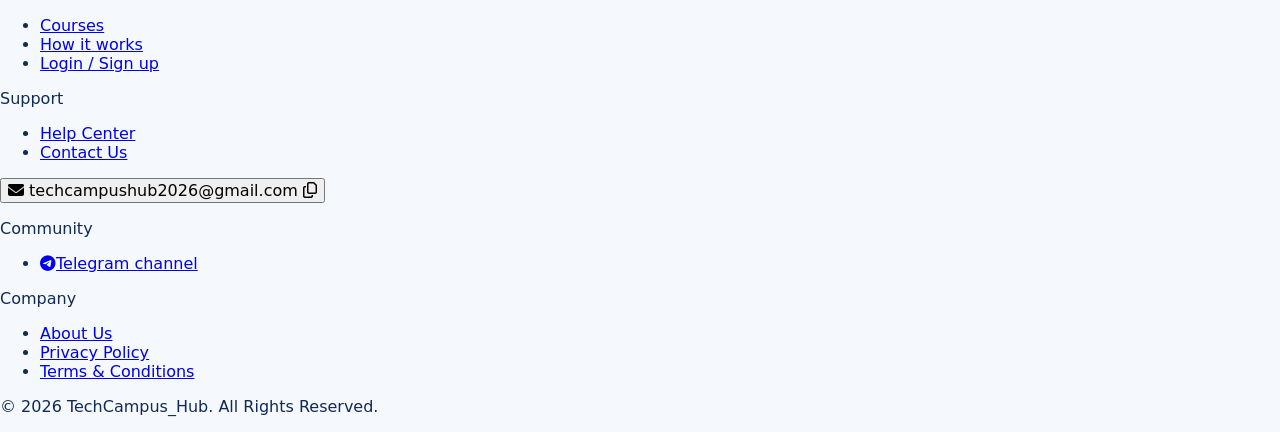
==== commit 580dd179: "fix bug" ====
--- a/TechCampusHub-Frontend/index.html
+++ b/TechCampusHub-Frontend/index.html
@@ -117,61 +117,74 @@
              HERO
         ====================================================== -->
             <section class="auth-bg">
-                <div class="max-w-6xl mx-auto px-5 py-10 md:py-14 grid lg:grid-cols-2 gap-8 items-center">
-                    <div>
-                        <span class="inline-flex items-center gap-2 rounded-full bg-blue-600/10 text-blue-700 px-4 py-1.5 text-xs font-extrabold uppercase tracking-widest">
-                            <i class="fa-solid fa-graduation-cap"></i>
-                            College Learning Portal
-                        </span>
-                        <h1 class="mt-4 text-4xl md:text-5xl font-extrabold leading-tight text-slate-900">
-                            All your notes, papers &amp; timetables — in one student portal.
-                        </h1>
-                        <div class="mt-4 inline-flex items-center gap-2 rounded-full bg-amber-50 border border-amber-200 px-4 py-1.5 text-xs font-extrabold text-amber-700">
-                            <i class="fa-solid fa-star text-amber-400"></i>
-                            4.9/5 Rating by 10,000+ Students
-                        </div>
-                        <p class="mt-4 text-slate-600 leading-7 max-w-xl">
-                            Sign in to browse free notes, training &amp; placement
-                            resources, previous year papers and exam timetables.
-                            Buy a course bundle to unlock every note inside it.
-                        </p>
-                        <div class="mt-6 flex flex-wrap gap-3">
-                            <a href="#courses" class="inline-flex items-center gap-2 rounded-xl bg-blue-600 hover:bg-blue-700 text-white text-base font-bold px-7 py-4 transition shadow-lg shadow-blue-600/30">
-                                Browse courses
-                                <i class="fa-solid fa-arrow-right"></i>
-                            </a>
-                            <a href="./login.html" data-require-login="1" class="rounded-xl border border-slate-300 hover:border-blue-400 hover:bg-white/70 text-slate-700 font-bold px-7 py-4 transition">
-                                Login / Sign up
-                            </a>
-                        </div>
-                        <div class="mt-6 grid grid-cols-2 sm:grid-cols-4 gap-3 max-w-lg">
-                            <div class="bg-white/70 rounded-2xl border border-white p-3 text-center">
-                                <i class="fa-solid fa-book-open text-blue-600"></i>
-                                <p class="text-xs font-bold mt-1">Study Notes</p>
+                <div class="max-w-6xl mx-auto px-5 py-5 md:py-6">
+                    <!-- One premium container: both columns live inside this
+                         single rounded card (left content ~55%, right panel ~45%). -->
+                    <div class="grid md:grid-cols-[55fr_45fr] items-center gap-7 lg:gap-10
+                                rounded-3xl border border-slate-100 bg-white p-5 md:p-6 lg:p-7
+                                shadow-[0_30px_60px_-30px_rgba(16,42,86,0.35)]">
+                        <!-- ===== LEFT: badge, heading, description, CTAs, quick icons ===== -->
+                        <div>
+                            <span class="inline-flex items-center gap-2 rounded-full bg-blue-600/10 text-blue-700 px-4 py-1.5 text-xs font-extrabold uppercase tracking-widest">
+                                <i class="fa-solid fa-graduation-cap"></i>
+                                College Learning Portal
+                            </span>
+                            <h1 class="mt-3 text-4xl lg:text-5xl font-extrabold leading-tight text-slate-900">
+                                All your notes, papers &amp; timetables — in one student portal.
+                            </h1>
+                            <div class="mt-3 inline-flex items-center gap-2 rounded-full bg-amber-50 border border-amber-200 px-4 py-1.5 text-xs font-extrabold text-amber-700">
+                                <i class="fa-solid fa-star text-amber-400"></i>
+                                4.9/5 Rating by 10,000+ Students
                             </div>
-                            <div class="bg-white/70 rounded-2xl border border-white p-3 text-center">
-                                <i class="fa-solid fa-briefcase text-blue-600"></i>
-                                <p class="text-xs font-bold mt-1">TNP</p>
+                            <p class="mt-3 text-slate-600 leading-6 max-w-xl">
+                                Sign in to browse free notes, training &amp; placement
+                                resources, previous year papers and exam timetables.
+                                Buy a course bundle to unlock every note inside it.
+                            </p>
+                            <div class="mt-5 flex flex-wrap gap-3">
+                                <a href="#courses" class="inline-flex items-center gap-2 rounded-xl bg-blue-600 hover:bg-blue-700 text-white text-base font-bold px-7 py-4 transition shadow-lg shadow-blue-600/30">
+                                    Browse courses
+                                    <i class="fa-solid fa-arrow-right"></i>
+                                </a>
+                                <a href="./login.html" data-require-login="1" class="rounded-xl border border-slate-300 hover:border-blue-400 hover:bg-white/70 text-slate-700 font-bold px-7 py-4 transition">
+                                    Login / Sign up
+                                </a>
                             </div>
-                            <div class="bg-white/70 rounded-2xl border border-white p-3 text-center">
-                                <i class="fa-solid fa-file-circle-question text-blue-600"></i>
-                                <p class="text-xs font-bold mt-1">PYQ Papers</p>
+                            <!-- Quick feature icons: Study Notes, TNP, PYQ Papers,
+                                 Timetable, Syllabus (wraps on narrow screens) -->
+                            <div class="mt-5 flex flex-wrap gap-2">
+                                <span class="inline-flex items-center gap-2 rounded-full bg-blue-50 border border-blue-100 px-3 py-2 text-xs font-bold text-slate-700">
+                                    <i class="fa-solid fa-book-open text-blue-600" aria-hidden="true"></i>
+                                    Study Notes
+                                </span>
+                                <span class="inline-flex items-center gap-2 rounded-full bg-blue-50 border border-blue-100 px-3 py-2 text-xs font-bold text-slate-700">
+                                    <i class="fa-solid fa-briefcase text-blue-600" aria-hidden="true"></i>
+                                    TNP
+                                </span>
+                                <span class="inline-flex items-center gap-2 rounded-full bg-blue-50 border border-blue-100 px-3 py-2 text-xs font-bold text-slate-700">
+                                    <i class="fa-solid fa-file-circle-question text-blue-600" aria-hidden="true"></i>
+                                    PYQ Papers
+                                </span>
+                                <span class="inline-flex items-center gap-2 rounded-full bg-blue-50 border border-blue-100 px-3 py-2 text-xs font-bold text-slate-700">
+                                    <i class="fa-solid fa-calendar-days text-blue-600" aria-hidden="true"></i>
+                                    Timetable
+                                </span>
+                                <span class="inline-flex items-center gap-2 rounded-full bg-blue-50 border border-blue-100 px-3 py-2 text-xs font-bold text-slate-700">
+                                    <i class="fa-solid fa-list-check text-blue-600" aria-hidden="true"></i>
+                                    Syllabus
+                                </span>
                             </div>
-                            <div class="bg-white/70 rounded-2xl border border-white p-3 text-center">
-                                <i class="fa-solid fa-calendar-days text-blue-600"></i>
-                                <p class="text-xs font-bold mt-1">Timetable</p>
-                            </div>
-                        </div>
-                    </div>
-                    <div>
-                        <div class="card p-6 relative">
+                        </div>
+
+                        <!-- ===== RIGHT: one illustration / info panel (no nested card) ===== -->
+                        <div class="rounded-2xl border border-blue-100/80 bg-gradient-to-b from-blue-50/80 to-slate-50 p-4 md:p-5">
                             <img src="./assets/hero-illustration.svg"
                                  alt="Student studying at a desk with a laptop, notes and a stack of books"
-                                 class="max-h-[320px] w-full object-contain mx-auto">
-                            <p class="mt-5 text-xs font-extrabold uppercase tracking-widest text-slate-400">
+                                 class="max-h-[220px] md:max-h-[250px] w-full object-contain mx-auto">
+                            <p class="mt-3 text-xs font-extrabold uppercase tracking-widest text-slate-400">
                                 What you get
                             </p>
-                            <ul class="mt-4 space-y-3">
+                            <ul class="mt-3 space-y-2.5">
                                 <li class="flex items-start gap-3">
                                     <i class="fa-solid fa-circle-check text-emerald-500 mt-1"></i>
                                     <div>
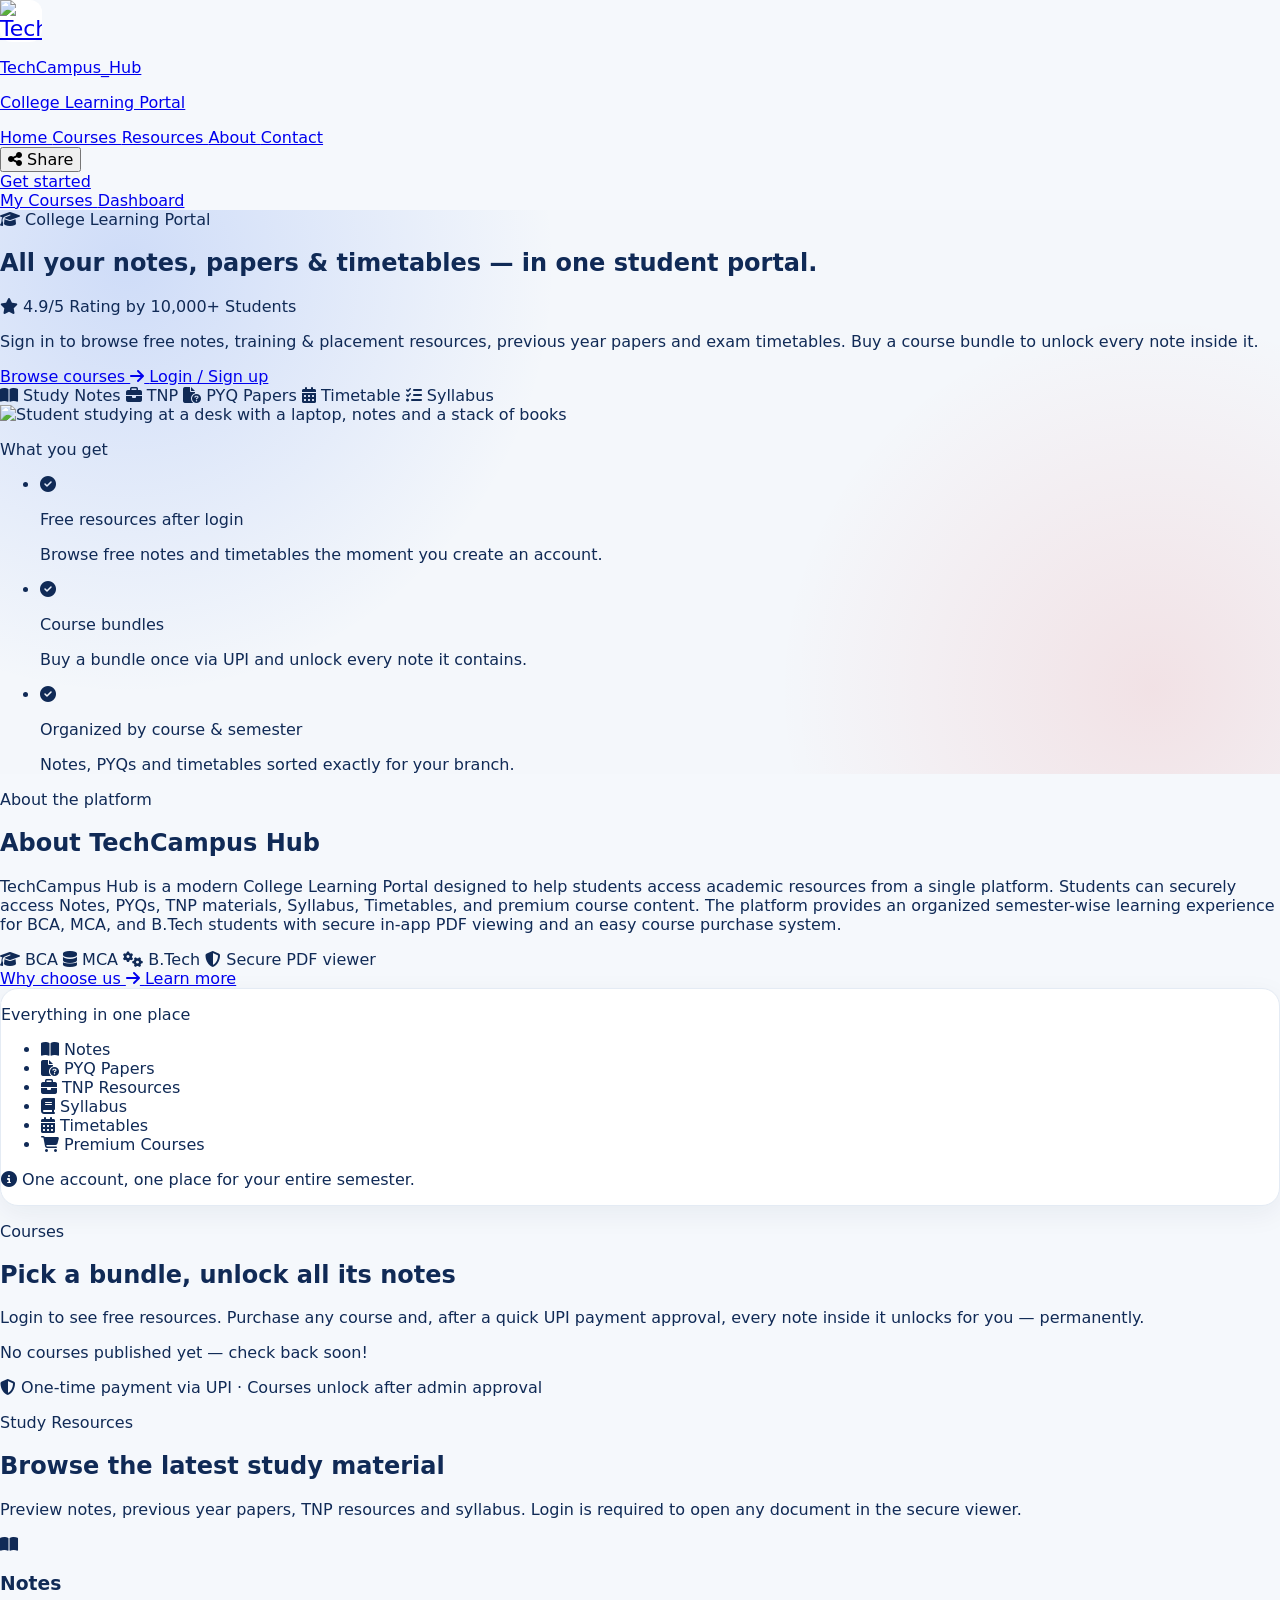
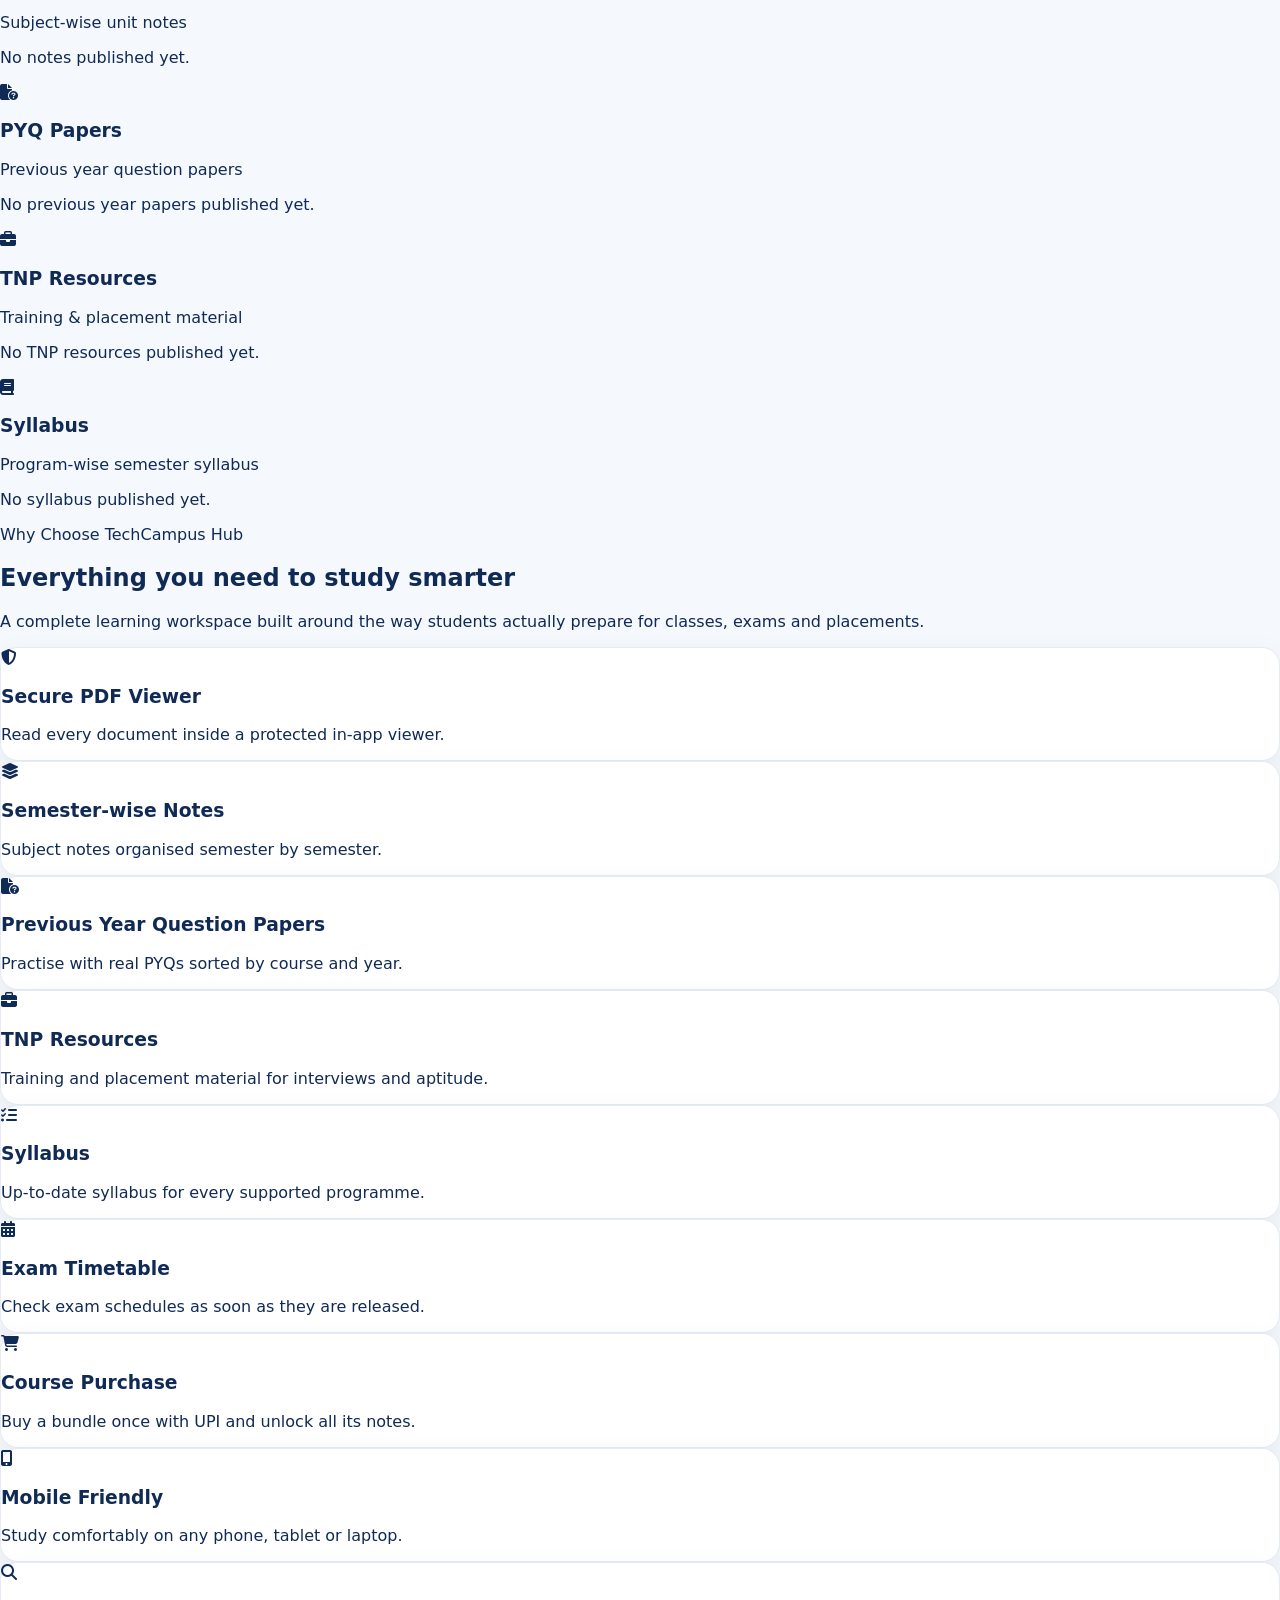
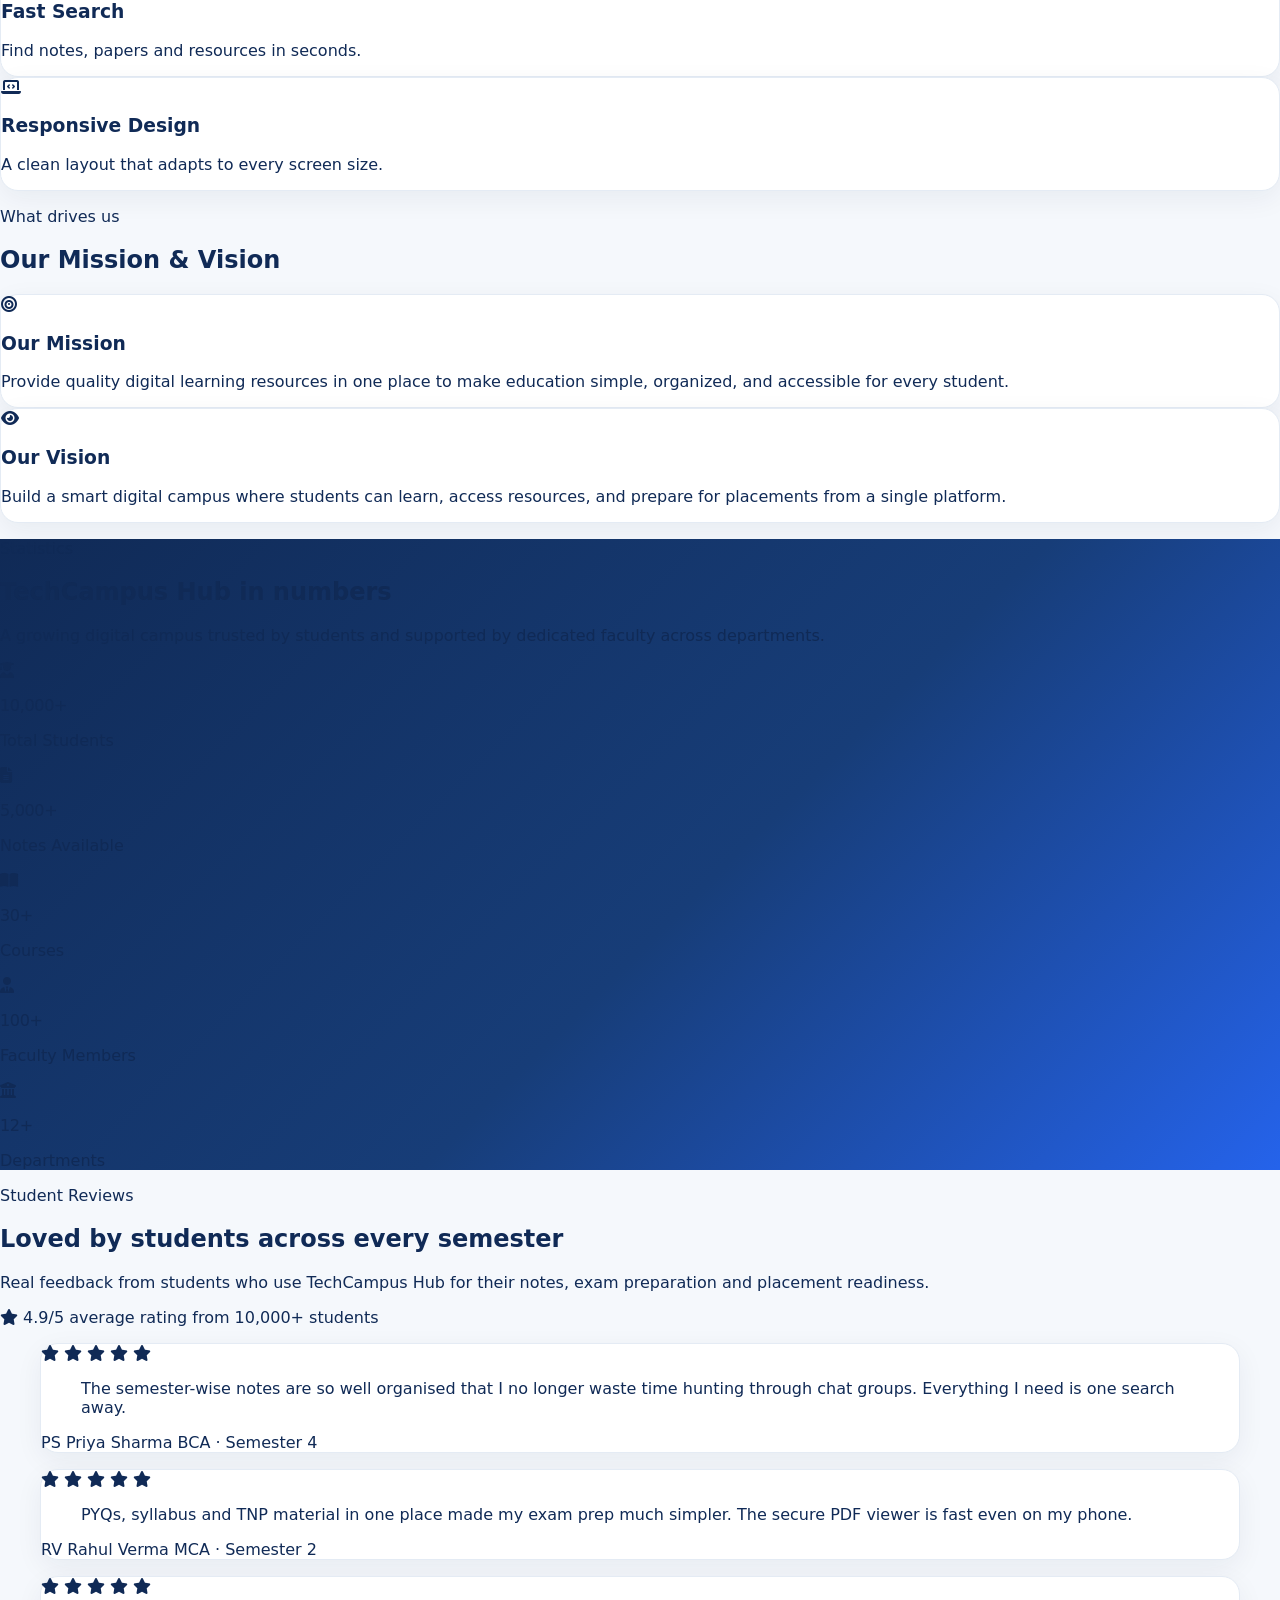
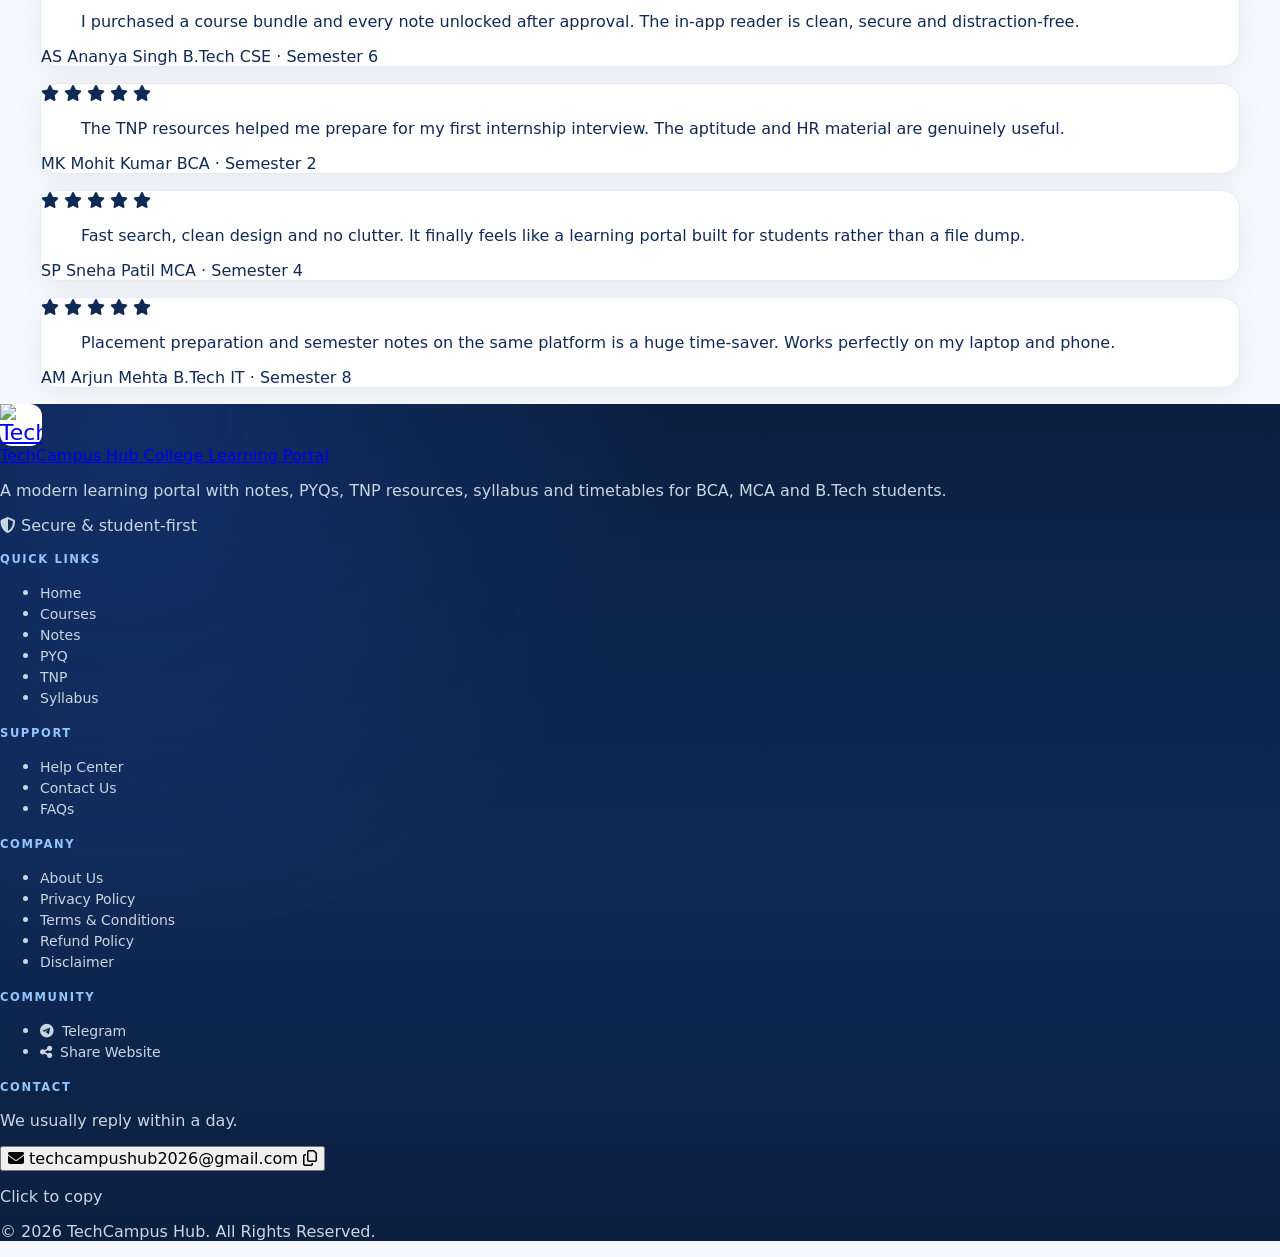
==== commit 873f1167: "Add features" ====
--- a/TechCampusHub-Frontend/index.html
+++ b/TechCampusHub-Frontend/index.html
@@ -60,15 +60,21 @@
                         </p>
                     </div>
                 </a>
-                <nav class="hidden md:flex items-center gap-6 text-sm font-semibold text-slate-600">
+                <nav class="hidden md:flex items-center gap-4 lg:gap-6 text-sm font-semibold text-slate-600">
+                    <a href="#home" class="hover:text-blue-600 transition">
+                        Home
+                    </a>
                     <a href="#courses" class="hover:text-blue-600 transition">
                         Courses
                     </a>
-                    <a href="#how" class="hover:text-blue-600 transition">
-                        How it works
+                    <a href="#resources" class="hover:text-blue-600 transition">
+                        Resources
                     </a>
-                    <a href="#features" class="hover:text-blue-600 transition">
-                        Resources
+                    <a href="#about" class="hover:text-blue-600 transition">
+                        About
+                    </a>
+                    <a href="#contact" class="hover:text-blue-600 transition">
+                        Contact
                     </a>
                 </nav>
                 <div class="flex items-center gap-2 sm:gap-3 shrink-0">
@@ -116,12 +122,12 @@
             <!-- =====================================================
              HERO
         ====================================================== -->
-            <section class="auth-bg">
-                <div class="max-w-6xl mx-auto px-5 py-5 md:py-6">
+            <section id="home" class="auth-bg">
+                <div class="max-w-6xl mx-auto px-5 py-4 md:py-5">
                     <!-- One premium container: both columns live inside this
                          single rounded card (left content ~55%, right panel ~45%). -->
-                    <div class="grid md:grid-cols-[55fr_45fr] items-center gap-7 lg:gap-10
-                                rounded-3xl border border-slate-100 bg-white p-5 md:p-6 lg:p-7
+                    <div class="grid md:grid-cols-[55fr_45fr] items-center gap-5 lg:gap-8
+                                rounded-3xl border border-slate-100 bg-white p-4 md:p-5 lg:p-6
                                 shadow-[0_30px_60px_-30px_rgba(16,42,86,0.35)]">
                         <!-- ===== LEFT: badge, heading, description, CTAs, quick icons ===== -->
                         <div>
@@ -141,7 +147,7 @@
                                 resources, previous year papers and exam timetables.
                                 Buy a course bundle to unlock every note inside it.
                             </p>
-                            <div class="mt-5 flex flex-wrap gap-3">
+                            <div class="mt-4 flex flex-wrap gap-3">
                                 <a href="#courses" class="inline-flex items-center gap-2 rounded-xl bg-blue-600 hover:bg-blue-700 text-white text-base font-bold px-7 py-4 transition shadow-lg shadow-blue-600/30">
                                     Browse courses
                                     <i class="fa-solid fa-arrow-right"></i>
@@ -152,7 +158,7 @@
                             </div>
                             <!-- Quick feature icons: Study Notes, TNP, PYQ Papers,
                                  Timetable, Syllabus (wraps on narrow screens) -->
-                            <div class="mt-5 flex flex-wrap gap-2">
+                            <div class="mt-4 flex flex-wrap gap-2">
                                 <span class="inline-flex items-center gap-2 rounded-full bg-blue-50 border border-blue-100 px-3 py-2 text-xs font-bold text-slate-700">
                                     <i class="fa-solid fa-book-open text-blue-600" aria-hidden="true"></i>
                                     Study Notes
@@ -213,9 +219,115 @@
             </section>
 
             <!-- =====================================================
+             ABOUT TECHCAMPUS HUB
+        ====================================================== -->
+            <section id="about" class="max-w-6xl mx-auto px-5 py-9 md:py-11 scroll-mt-24">
+                <div class="grid grid-cols-1 lg:grid-cols-[1.15fr_0.85fr] gap-6 lg:gap-9 items-center">
+                    <div>
+                        <p class="text-xs font-extrabold uppercase tracking-widest text-blue-600">
+                            About the platform
+                        </p>
+                        <h2 class="mt-2.5 text-3xl md:text-4xl font-extrabold text-slate-900">
+                            About TechCampus Hub
+                        </h2>
+                        <p class="mt-4 text-slate-600 leading-7">
+                            TechCampus Hub is a modern College Learning Portal designed to
+                            help students access academic resources from a single platform.
+                            Students can securely access Notes, PYQs, TNP materials, Syllabus,
+                            Timetables, and premium course content. The platform provides an
+                            organized semester-wise learning experience for BCA, MCA, and
+                            B.Tech students with secure in-app PDF viewing and an easy course
+                            purchase system.
+                        </p>
+
+                        <div class="mt-5 flex flex-wrap gap-2">
+                            <span class="inline-flex items-center gap-2 rounded-full bg-blue-50 border border-blue-100 px-3 py-1.5 text-xs font-bold text-blue-700">
+                                <i class="fa-solid fa-graduation-cap" aria-hidden="true"></i>
+                                BCA
+                            </span>
+                            <span class="inline-flex items-center gap-2 rounded-full bg-blue-50 border border-blue-100 px-3 py-1.5 text-xs font-bold text-blue-700">
+                                <i class="fa-solid fa-database" aria-hidden="true"></i>
+                                MCA
+                            </span>
+                            <span class="inline-flex items-center gap-2 rounded-full bg-blue-50 border border-blue-100 px-3 py-1.5 text-xs font-bold text-blue-700">
+                                <i class="fa-solid fa-gears" aria-hidden="true"></i>
+                                B.Tech
+                            </span>
+                            <span class="inline-flex items-center gap-2 rounded-full bg-blue-50 border border-blue-100 px-3 py-1.5 text-xs font-bold text-blue-700">
+                                <i class="fa-solid fa-shield-halved" aria-hidden="true"></i>
+                                Secure PDF viewer
+                            </span>
+                        </div>
+
+                        <div class="mt-6 flex flex-wrap gap-3">
+                            <a href="#why-choose"
+                               class="inline-flex items-center gap-2 rounded-xl bg-blue-600 hover:bg-blue-700 text-white font-bold px-5 py-3 transition shadow-lg shadow-blue-600/20">
+                                Why choose us
+                                <i class="fa-solid fa-arrow-right" aria-hidden="true"></i>
+                            </a>
+                            <a href="./about.html"
+                               class="inline-flex items-center gap-2 rounded-xl border border-slate-300 bg-white hover:border-blue-300 hover:bg-blue-50 text-slate-700 font-bold px-5 py-3 transition">
+                                Learn more
+                            </a>
+                        </div>
+                    </div>
+
+                    <div class="card p-5 sm:p-6">
+                        <p class="text-xs font-extrabold uppercase tracking-widest text-slate-400">
+                            Everything in one place
+                        </p>
+                        <ul class="mt-4 grid grid-cols-1 sm:grid-cols-2 gap-3 text-sm font-semibold text-slate-700">
+                            <li class="flex items-center gap-2.5">
+                                <span class="flex h-8 w-8 shrink-0 items-center justify-center rounded-lg bg-blue-50 text-blue-600">
+                                    <i class="fa-solid fa-book-open" aria-hidden="true"></i>
+                                </span>
+                                Notes
+                            </li>
+                            <li class="flex items-center gap-2.5">
+                                <span class="flex h-8 w-8 shrink-0 items-center justify-center rounded-lg bg-amber-50 text-amber-600">
+                                    <i class="fa-solid fa-file-circle-question" aria-hidden="true"></i>
+                                </span>
+                                PYQ Papers
+                            </li>
+                            <li class="flex items-center gap-2.5">
+                                <span class="flex h-8 w-8 shrink-0 items-center justify-center rounded-lg bg-emerald-50 text-emerald-600">
+                                    <i class="fa-solid fa-briefcase" aria-hidden="true"></i>
+                                </span>
+                                TNP Resources
+                            </li>
+                            <li class="flex items-center gap-2.5">
+                                <span class="flex h-8 w-8 shrink-0 items-center justify-center rounded-lg bg-indigo-50 text-indigo-600">
+                                    <i class="fa-solid fa-book" aria-hidden="true"></i>
+                                </span>
+                                Syllabus
+                            </li>
+                            <li class="flex items-center gap-2.5">
+                                <span class="flex h-8 w-8 shrink-0 items-center justify-center rounded-lg bg-violet-50 text-violet-600">
+                                    <i class="fa-solid fa-calendar-days" aria-hidden="true"></i>
+                                </span>
+                                Timetables
+                            </li>
+                            <li class="flex items-center gap-2.5">
+                                <span class="flex h-8 w-8 shrink-0 items-center justify-center rounded-lg bg-rose-50 text-rose-600">
+                                    <i class="fa-solid fa-cart-shopping" aria-hidden="true"></i>
+                                </span>
+                                Premium Courses
+                            </li>
+                        </ul>
+                        <div class="mt-5 rounded-xl bg-blue-50/70 border border-blue-100 px-4 py-3">
+                            <p class="text-xs leading-5 text-slate-600">
+                                <i class="fa-solid fa-circle-info mr-1 text-blue-600" aria-hidden="true"></i>
+                                One account, one place for your entire semester.
+                            </p>
+                        </div>
+                    </div>
+                </div>
+            </section>
+
+            <!-- =====================================================
              COURSES
         ====================================================== -->
-            <section id="courses" class="max-w-6xl mx-auto px-5 py-14 md:py-16">
+            <section id="courses" class="max-w-6xl mx-auto px-5 py-9 md:py-11 scroll-mt-24">
                 <div class="text-center max-w-2xl mx-auto">
                     <p class="text-xs font-extrabold uppercase tracking-widest text-blue-600">
                         Courses
@@ -232,7 +344,7 @@
                         <!-- Rendered by js/home.js -->
                     </div>
                 </div>
-                <div id="homeCourseGrid" class="mt-8 grid grid-cols-1 min-[768px]:grid-cols-2 lg:grid-cols-3 gap-5 items-stretch auto-rows-fr">
+                <div id="homeCourseGrid" class="mt-6 grid grid-cols-1 min-[768px]:grid-cols-2 lg:grid-cols-3 gap-5 items-stretch auto-rows-fr">
                     <!-- Rendered by js/home.js -->
                 </div>
                 <p id="homeCourseEmpty" class="hidden mt-6 text-center text-slate-500">
@@ -247,8 +359,8 @@
             <!-- =====================================================
              STUDY RESOURCE PREVIEWS (login required to open)
         ====================================================== -->
-            <section id="resources" class="bg-white border-y border-slate-200">
-                <div class="max-w-6xl mx-auto px-5 py-14 md:py-16">
+            <section id="resources" class="bg-white border-y border-slate-200 scroll-mt-24">
+                <div class="max-w-6xl mx-auto px-5 py-9 md:py-11">
                     <div class="text-center max-w-2xl mx-auto">
                         <p class="text-xs font-extrabold uppercase tracking-widest text-blue-600">
                             Study Resources
@@ -263,7 +375,7 @@
                         </p>
                     </div>
 
-                    <div id="homeResourceSections" class="mt-8 space-y-9">
+                    <div id="homeResourceSections" class="mt-6 space-y-7">
                         <!-- NOTES -->
                         <div class="home-resource-block" data-resource-section="notes">
                             <div class="flex flex-wrap items-center justify-between gap-3">
@@ -365,205 +477,523 @@
             </section>
 
             <!-- =====================================================
-             HOW IT WORKS
+             WHY CHOOSE TECHCAMPUS HUB
         ====================================================== -->
-            <section id="how" class="bg-white border-y border-slate-200">
-                <div class="max-w-6xl mx-auto px-5 py-14 md:py-16">
+            <section id="why-choose" class="bg-white border-y border-slate-200 scroll-mt-24">
+                <div class="max-w-6xl mx-auto px-5 py-9 md:py-11">
                     <div class="text-center max-w-2xl mx-auto">
                         <p class="text-xs font-extrabold uppercase tracking-widest text-blue-600">
-                            How it works
+                            Why Choose TechCampus Hub
                         </p>
                         <h2 class="mt-2.5 text-3xl md:text-4xl font-extrabold text-slate-900">
-                            From signup to unlocked notes in four steps
+                            Everything you need to study smarter
                         </h2>
-                    </div>
-                    <div class="mt-8 grid grid-cols-1 min-[768px]:grid-cols-2 lg:grid-cols-4 gap-5 auto-rows-fr">
-                        <div class="how-step card p-6">
-                            <span class="w-10 h-10 rounded-xl bg-blue-600 text-white flex items-center justify-center text-lg">
-                                <i class="fa-solid fa-user-plus"></i>
-                            </span>
-                            <p class="mt-4 text-[11px] font-extrabold uppercase tracking-widest text-blue-600">Step 1</p>
-                            <h3 class="mt-1 font-extrabold text-slate-900">Create a free account</h3>
-                            <p class="mt-2 text-sm text-slate-500">Sign up with your college email and course details.</p>
-                            <span class="how-step-connector" aria-hidden="true">
-                                <i class="fa-solid fa-chevron-right text-[10px]"></i>
-                            </span>
-                        </div>
-                        <div class="how-step card p-6">
-                            <span class="w-10 h-10 rounded-xl bg-blue-600 text-white flex items-center justify-center text-lg">
-                                <i class="fa-solid fa-magnifying-glass"></i>
-                            </span>
-                            <p class="mt-4 text-[11px] font-extrabold uppercase tracking-widest text-blue-600">Step 2</p>
-                            <h3 class="mt-1 font-extrabold text-slate-900">Browse free resources</h3>
-                            <p class="mt-2 text-sm text-slate-500">Free notes, TNP resources and timetables open up after login.</p>
-                            <span class="how-step-connector" aria-hidden="true">
-                                <i class="fa-solid fa-chevron-right text-[10px]"></i>
-                            </span>
-                        </div>
-                        <div class="how-step card p-6">
-                            <span class="w-10 h-10 rounded-xl bg-blue-600 text-white flex items-center justify-center text-lg">
-                                <i class="fa-solid fa-wallet"></i>
-                            </span>
-                            <p class="mt-4 text-[11px] font-extrabold uppercase tracking-widest text-blue-600">Step 3</p>
-                            <h3 class="mt-1 font-extrabold text-slate-900">Pay for a course</h3>
-                            <p class="mt-2 text-sm text-slate-500">Pay the course price with any UPI app and submit the transaction reference.</p>
-                            <span class="how-step-connector" aria-hidden="true">
-                                <i class="fa-solid fa-chevron-right text-[10px]"></i>
-                            </span>
-                        </div>
-                        <div class="how-step card p-6">
-                            <span class="w-10 h-10 rounded-xl bg-blue-600 text-white flex items-center justify-center text-lg">
-                                <i class="fa-solid fa-unlock"></i>
-                            </span>
-                            <p class="mt-4 text-[11px] font-extrabold uppercase tracking-widest text-blue-600">Step 4</p>
-                            <h3 class="mt-1 font-extrabold text-slate-900">Unlock all notes</h3>
-                            <p class="mt-2 text-sm text-slate-500">Admin approves the payment and every note in the course opens for you.</p>
+                        <p class="mt-3.5 text-slate-600">
+                            A complete learning workspace built around the way students
+                            actually prepare for classes, exams and placements.
+                        </p>
+                    </div>
+
+                    <div class="mt-6 grid grid-cols-1 sm:grid-cols-2 lg:grid-cols-5 gap-4 auto-rows-fr">
+                        <div class="card flex h-full flex-col p-4 hover:-translate-y-1 transition">
+                            <span class="flex h-10 w-10 shrink-0 items-center justify-center rounded-xl bg-blue-50 text-blue-600">
+                                <i class="fa-solid fa-shield-halved" aria-hidden="true"></i>
+                            </span>
+                            <h3 class="mt-3 text-sm font-extrabold text-slate-900">Secure PDF Viewer</h3>
+                            <p class="mt-1.5 text-xs leading-5 text-slate-500">
+                                Read every document inside a protected in-app viewer.
+                            </p>
+                        </div>
+                        <div class="card flex h-full flex-col p-4 hover:-translate-y-1 transition">
+                            <span class="flex h-10 w-10 shrink-0 items-center justify-center rounded-xl bg-indigo-50 text-indigo-600">
+                                <i class="fa-solid fa-layer-group" aria-hidden="true"></i>
+                            </span>
+                            <h3 class="mt-3 text-sm font-extrabold text-slate-900">Semester-wise Notes</h3>
+                            <p class="mt-1.5 text-xs leading-5 text-slate-500">
+                                Subject notes organised semester by semester.
+                            </p>
+                        </div>
+                        <div class="card flex h-full flex-col p-4 hover:-translate-y-1 transition">
+                            <span class="flex h-10 w-10 shrink-0 items-center justify-center rounded-xl bg-amber-50 text-amber-600">
+                                <i class="fa-solid fa-file-circle-question" aria-hidden="true"></i>
+                            </span>
+                            <h3 class="mt-3 text-sm font-extrabold text-slate-900">Previous Year Question Papers</h3>
+                            <p class="mt-1.5 text-xs leading-5 text-slate-500">
+                                Practise with real PYQs sorted by course and year.
+                            </p>
+                        </div>
+                        <div class="card flex h-full flex-col p-4 hover:-translate-y-1 transition">
+                            <span class="flex h-10 w-10 shrink-0 items-center justify-center rounded-xl bg-emerald-50 text-emerald-600">
+                                <i class="fa-solid fa-briefcase" aria-hidden="true"></i>
+                            </span>
+                            <h3 class="mt-3 text-sm font-extrabold text-slate-900">TNP Resources</h3>
+                            <p class="mt-1.5 text-xs leading-5 text-slate-500">
+                                Training and placement material for interviews and aptitude.
+                            </p>
+                        </div>
+                        <div class="card flex h-full flex-col p-4 hover:-translate-y-1 transition">
+                            <span class="flex h-10 w-10 shrink-0 items-center justify-center rounded-xl bg-violet-50 text-violet-600">
+                                <i class="fa-solid fa-list-check" aria-hidden="true"></i>
+                            </span>
+                            <h3 class="mt-3 text-sm font-extrabold text-slate-900">Syllabus</h3>
+                            <p class="mt-1.5 text-xs leading-5 text-slate-500">
+                                Up-to-date syllabus for every supported programme.
+                            </p>
+                        </div>
+                        <div class="card flex h-full flex-col p-4 hover:-translate-y-1 transition">
+                            <span class="flex h-10 w-10 shrink-0 items-center justify-center rounded-xl bg-sky-50 text-sky-600">
+                                <i class="fa-solid fa-calendar-days" aria-hidden="true"></i>
+                            </span>
+                            <h3 class="mt-3 text-sm font-extrabold text-slate-900">Exam Timetable</h3>
+                            <p class="mt-1.5 text-xs leading-5 text-slate-500">
+                                Check exam schedules as soon as they are released.
+                            </p>
+                        </div>
+                        <div class="card flex h-full flex-col p-4 hover:-translate-y-1 transition">
+                            <span class="flex h-10 w-10 shrink-0 items-center justify-center rounded-xl bg-rose-50 text-rose-600">
+                                <i class="fa-solid fa-cart-shopping" aria-hidden="true"></i>
+                            </span>
+                            <h3 class="mt-3 text-sm font-extrabold text-slate-900">Course Purchase</h3>
+                            <p class="mt-1.5 text-xs leading-5 text-slate-500">
+                                Buy a bundle once with UPI and unlock all its notes.
+                            </p>
+                        </div>
+                        <div class="card flex h-full flex-col p-4 hover:-translate-y-1 transition">
+                            <span class="flex h-10 w-10 shrink-0 items-center justify-center rounded-xl bg-teal-50 text-teal-600">
+                                <i class="fa-solid fa-mobile-screen-button" aria-hidden="true"></i>
+                            </span>
+                            <h3 class="mt-3 text-sm font-extrabold text-slate-900">Mobile Friendly</h3>
+                            <p class="mt-1.5 text-xs leading-5 text-slate-500">
+                                Study comfortably on any phone, tablet or laptop.
+                            </p>
+                        </div>
+                        <div class="card flex h-full flex-col p-4 hover:-translate-y-1 transition">
+                            <span class="flex h-10 w-10 shrink-0 items-center justify-center rounded-xl bg-cyan-50 text-cyan-600">
+                                <i class="fa-solid fa-magnifying-glass" aria-hidden="true"></i>
+                            </span>
+                            <h3 class="mt-3 text-sm font-extrabold text-slate-900">Fast Search</h3>
+                            <p class="mt-1.5 text-xs leading-5 text-slate-500">
+                                Find notes, papers and resources in seconds.
+                            </p>
+                        </div>
+                        <div class="card flex h-full flex-col p-4 hover:-translate-y-1 transition">
+                            <span class="flex h-10 w-10 shrink-0 items-center justify-center rounded-xl bg-fuchsia-50 text-fuchsia-600">
+                                <i class="fa-solid fa-laptop-code" aria-hidden="true"></i>
+                            </span>
+                            <h3 class="mt-3 text-sm font-extrabold text-slate-900">Responsive Design</h3>
+                            <p class="mt-1.5 text-xs leading-5 text-slate-500">
+                                A clean layout that adapts to every screen size.
+                            </p>
                         </div>
                     </div>
                 </div>
             </section>
 
             <!-- =====================================================
-             RESOURCES / FEATURES
+             MISSION & VISION
         ====================================================== -->
-            <section id="features" class="max-w-6xl mx-auto px-5 py-14 md:py-16">
+            <section id="mission-vision" class="max-w-6xl mx-auto px-5 py-9 md:py-11 scroll-mt-24">
                 <div class="text-center max-w-2xl mx-auto">
                     <p class="text-xs font-extrabold uppercase tracking-widest text-blue-600">
-                        Resources
+                        What drives us
                     </p>
                     <h2 class="mt-2.5 text-3xl md:text-4xl font-extrabold text-slate-900">
-                        Everything the portal contains
+                        Our Mission &amp; Vision
                     </h2>
                 </div>
-                <div class="mt-8 grid grid-cols-1 min-[768px]:grid-cols-2 lg:grid-cols-4 gap-5 auto-rows-fr">
-                    <div class="card p-6">
-                        <div class="w-12 h-12 rounded-xl bg-blue-50 text-blue-600 flex items-center justify-center text-xl">
-                            <i class="fa-solid fa-book-open"></i>
-                        </div>
-                        <h3 class="mt-4 font-extrabold text-slate-900">Study Notes</h3>
-                        <p class="mt-2 text-sm text-slate-500">Subject-wise unit notes for MCA, B.Tech and BCA, organized by semester.</p>
-                    </div>
-                    <div class="card p-6">
-                        <div class="w-12 h-12 rounded-xl bg-blue-50 text-blue-600 flex items-center justify-center text-xl">
-                            <i class="fa-solid fa-briefcase"></i>
-                        </div>
-                        <h3 class="mt-4 font-extrabold text-slate-900">TNP Resources</h3>
-                        <p class="mt-2 text-sm text-slate-500">Training &amp; placement material, aptitude and interview resources.</p>
-                    </div>
-                    <div class="card p-6">
-                        <div class="w-12 h-12 rounded-xl bg-blue-50 text-blue-600 flex items-center justify-center text-xl">
-                            <i class="fa-solid fa-file-circle-question"></i>
-                        </div>
-                        <h3 class="mt-4 font-extrabold text-slate-900">PYQ Papers</h3>
-                        <p class="mt-2 text-sm text-slate-500">Previous year question papers sorted by course, year and semester.</p>
-                    </div>
-                    <div class="card p-6">
-                        <div class="w-12 h-12 rounded-xl bg-blue-50 text-blue-600 flex items-center justify-center text-xl">
-                            <i class="fa-solid fa-calendar-days"></i>
-                        </div>
-                        <h3 class="mt-4 font-extrabold text-slate-900">Exam Timetables</h3>
-                        <p class="mt-2 text-sm text-slate-500">Official exam schedules the moment they are released.</p>
+
+                <div class="mt-6 grid grid-cols-1 md:grid-cols-2 gap-5 auto-rows-fr">
+                    <div class="card flex h-full flex-col p-5 sm:p-6">
+                        <span class="flex h-12 w-12 shrink-0 items-center justify-center rounded-xl bg-blue-600 text-xl text-white"
+                              aria-hidden="true">
+                            <i class="fa-solid fa-bullseye"></i>
+                        </span>
+                        <h3 class="mt-4 text-xl font-extrabold text-slate-900">Our Mission</h3>
+                        <p class="mt-3 text-sm leading-7 text-slate-600">
+                            Provide quality digital learning resources in one place to make
+                            education simple, organized, and accessible for every student.
+                        </p>
+                    </div>
+
+                    <div class="card flex h-full flex-col p-5 sm:p-6">
+                        <span class="flex h-12 w-12 shrink-0 items-center justify-center rounded-xl bg-violet-500 text-xl text-white"
+                              aria-hidden="true">
+                            <i class="fa-solid fa-eye"></i>
+                        </span>
+                        <h3 class="mt-4 text-xl font-extrabold text-slate-900">Our Vision</h3>
+                        <p class="mt-3 text-sm leading-7 text-slate-600">
+                            Build a smart digital campus where students can learn, access
+                            resources, and prepare for placements from a single platform.
+                        </p>
                     </div>
                 </div>
             </section>
 
             <!-- =====================================================
-             CTA BANNER
+             STATISTICS
         ====================================================== -->
-            <section class="max-w-6xl mx-auto px-5 pb-14 md:pb-16">
-                <div class="rounded-3xl p-7 md:p-10 text-center text-white"
+            <section id="stats" class="max-w-6xl mx-auto px-5 pb-9 md:pb-11 scroll-mt-24"
+                     aria-labelledby="statsHeading">
+                <div class="relative overflow-hidden rounded-3xl px-5 py-8 sm:px-8 md:px-10 md:py-9 text-white"
                      style="background: linear-gradient(135deg, #102a56 0%, #173d78 55%, #2563eb 100%);">
-                    <h2 class="text-3xl md:text-4xl font-extrabold">
-                        Ready to start learning?
-                    </h2>
-                    <p class="mt-3 text-blue-100 max-w-xl mx-auto">
-                        Create your account in under a minute and get instant
-                        access to free notes and resources.
-                    </p>
-                    <div class="mt-6 flex flex-wrap justify-center gap-3">
-                        <a href="./login.html" class="rounded-xl bg-white text-blue-700 font-bold px-6 py-3.5 hover:bg-blue-50 transition">
-                            Create free account
-                        </a>
-                        <a href="#courses" class="rounded-xl border border-white/40 text-white font-bold px-6 py-3.5 hover:bg-white/10 transition">
-                            View courses
-                        </a>
+                    <div class="text-center max-w-2xl mx-auto">
+                        <p class="text-xs font-extrabold uppercase tracking-widest text-blue-200">
+                            Statistics
+                        </p>
+                        <h2 id="statsHeading" class="mt-2 text-2xl md:text-3xl font-extrabold">
+                            TechCampus Hub in numbers
+                        </h2>
+                        <p class="mt-3 text-sm leading-6 text-blue-100">
+                            A growing digital campus trusted by students and supported by
+                            dedicated faculty across departments.
+                        </p>
+                    </div>
+
+                    <div class="mt-6 grid grid-cols-2 md:grid-cols-3 lg:grid-cols-5 gap-4">
+                        <div class="rounded-2xl border border-white/15 bg-white/10 p-4 text-center backdrop-blur">
+                            <span class="mx-auto flex h-9 w-9 items-center justify-center rounded-xl bg-white/15 text-blue-100"
+                                  aria-hidden="true">
+                                <i class="fa-solid fa-user-graduate"></i>
+                            </span>
+                            <p class="counter-value mt-3 text-3xl md:text-4xl font-extrabold"
+                               data-counter-to="10000" data-counter-suffix="+">10,000+</p>
+                            <p class="mt-1 text-[11px] font-bold uppercase tracking-wider text-blue-100">
+                                Total Students
+                            </p>
+                        </div>
+
+                        <div class="rounded-2xl border border-white/15 bg-white/10 p-4 text-center backdrop-blur">
+                            <span class="mx-auto flex h-9 w-9 items-center justify-center rounded-xl bg-white/15 text-blue-100"
+                                  aria-hidden="true">
+                                <i class="fa-solid fa-file-lines"></i>
+                            </span>
+                            <p class="counter-value mt-3 text-3xl md:text-4xl font-extrabold"
+                               data-counter-to="5000" data-counter-suffix="+">5,000+</p>
+                            <p class="mt-1 text-[11px] font-bold uppercase tracking-wider text-blue-100">
+                                Notes Available
+                            </p>
+                        </div>
+
+                        <div class="rounded-2xl border border-white/15 bg-white/10 p-4 text-center backdrop-blur">
+                            <span class="mx-auto flex h-9 w-9 items-center justify-center rounded-xl bg-white/15 text-blue-100"
+                                  aria-hidden="true">
+                                <i class="fa-solid fa-book-open"></i>
+                            </span>
+                            <p class="counter-value mt-3 text-3xl md:text-4xl font-extrabold"
+                               data-counter-to="30" data-counter-suffix="+">30+</p>
+                            <p class="mt-1 text-[11px] font-bold uppercase tracking-wider text-blue-100">
+                                Courses
+                            </p>
+                        </div>
+
+                        <div class="rounded-2xl border border-white/15 bg-white/10 p-4 text-center backdrop-blur">
+                            <span class="mx-auto flex h-9 w-9 items-center justify-center rounded-xl bg-white/15 text-blue-100"
+                                  aria-hidden="true">
+                                <i class="fa-solid fa-user-tie"></i>
+                            </span>
+                            <p class="counter-value mt-3 text-3xl md:text-4xl font-extrabold"
+                               data-counter-to="100" data-counter-suffix="+">100+</p>
+                            <p class="mt-1 text-[11px] font-bold uppercase tracking-wider text-blue-100">
+                                Faculty Members
+                            </p>
+                        </div>
+
+                        <div class="rounded-2xl border border-white/15 bg-white/10 p-4 text-center backdrop-blur">
+                            <span class="mx-auto flex h-9 w-9 items-center justify-center rounded-xl bg-white/15 text-blue-100"
+                                  aria-hidden="true">
+                                <i class="fa-solid fa-building-columns"></i>
+                            </span>
+                            <p class="counter-value mt-3 text-3xl md:text-4xl font-extrabold"
+                               data-counter-to="12" data-counter-suffix="+">12+</p>
+                            <p class="mt-1 text-[11px] font-bold uppercase tracking-wider text-blue-100">
+                                Departments
+                            </p>
+                        </div>
                     </div>
                 </div>
             </section>
+
+            <!-- =====================================================
+             STUDENT REVIEWS
+        ====================================================== -->
+            <section id="reviews" class="bg-white border-y border-slate-200 scroll-mt-24">
+                <div class="max-w-6xl mx-auto px-5 py-9 md:py-11">
+                    <div class="text-center max-w-2xl mx-auto">
+                        <p class="text-xs font-extrabold uppercase tracking-widest text-blue-600">
+                            Student Reviews
+                        </p>
+                        <h2 class="mt-2.5 text-3xl md:text-4xl font-extrabold text-slate-900">
+                            Loved by students across every semester
+                        </h2>
+                        <p class="mt-3.5 text-slate-600">
+                            Real feedback from students who use TechCampus Hub for their
+                            notes, exam preparation and placement readiness.
+                        </p>
+                        <div class="mt-5 inline-flex items-center gap-2 rounded-full bg-amber-50 border border-amber-200 px-4 py-1.5 text-sm font-extrabold text-amber-700">
+                            <i class="fa-solid fa-star text-amber-400" aria-hidden="true"></i>
+                            4.9/5 average rating
+                            <span class="font-semibold text-amber-600">from 10,000+ students</span>
+                        </div>
+                    </div>
+
+                    <div class="mt-6 grid grid-cols-1 md:grid-cols-2 lg:grid-cols-3 gap-5 auto-rows-fr">
+                        <figure class="card flex h-full flex-col p-5">
+                            <div class="flex items-center gap-1 text-amber-400" aria-label="Rated 5 out of 5">
+                                <i class="fa-solid fa-star" aria-hidden="true"></i>
+                                <i class="fa-solid fa-star" aria-hidden="true"></i>
+                                <i class="fa-solid fa-star" aria-hidden="true"></i>
+                                <i class="fa-solid fa-star" aria-hidden="true"></i>
+                                <i class="fa-solid fa-star" aria-hidden="true"></i>
+                            </div>
+                            <blockquote class="mt-4 flex-1 text-sm leading-7 text-slate-600">
+                                The semester-wise notes are so well organised that I no
+                                longer waste time hunting through chat groups. Everything I
+                                need is one search away.
+                            </blockquote>
+                            <figcaption class="mt-5 flex items-center gap-3 border-t border-slate-100 pt-4">
+                                <span class="flex h-10 w-10 shrink-0 items-center justify-center rounded-full bg-blue-100 text-sm font-extrabold text-blue-700"
+                                      aria-hidden="true">PS</span>
+                                <span class="min-w-0">
+                                    <span class="block text-sm font-extrabold text-slate-900">Priya Sharma</span>
+                                    <span class="block text-xs text-slate-500">BCA · Semester 4</span>
+                                </span>
+                            </figcaption>
+                        </figure>
+
+                        <figure class="card flex h-full flex-col p-5">
+                            <div class="flex items-center gap-1 text-amber-400" aria-label="Rated 5 out of 5">
+                                <i class="fa-solid fa-star" aria-hidden="true"></i>
+                                <i class="fa-solid fa-star" aria-hidden="true"></i>
+                                <i class="fa-solid fa-star" aria-hidden="true"></i>
+                                <i class="fa-solid fa-star" aria-hidden="true"></i>
+                                <i class="fa-solid fa-star" aria-hidden="true"></i>
+                            </div>
+                            <blockquote class="mt-4 flex-1 text-sm leading-7 text-slate-600">
+                                PYQs, syllabus and TNP material in one place made my exam
+                                prep much simpler. The secure PDF viewer is fast even on my
+                                phone.
+                            </blockquote>
+                            <figcaption class="mt-5 flex items-center gap-3 border-t border-slate-100 pt-4">
+                                <span class="flex h-10 w-10 shrink-0 items-center justify-center rounded-full bg-emerald-100 text-sm font-extrabold text-emerald-700"
+                                      aria-hidden="true">RV</span>
+                                <span class="min-w-0">
+                                    <span class="block text-sm font-extrabold text-slate-900">Rahul Verma</span>
+                                    <span class="block text-xs text-slate-500">MCA · Semester 2</span>
+                                </span>
+                            </figcaption>
+                        </figure>
+
+                        <figure class="card flex h-full flex-col p-5">
+                            <div class="flex items-center gap-1 text-amber-400" aria-label="Rated 5 out of 5">
+                                <i class="fa-solid fa-star" aria-hidden="true"></i>
+                                <i class="fa-solid fa-star" aria-hidden="true"></i>
+                                <i class="fa-solid fa-star" aria-hidden="true"></i>
+                                <i class="fa-solid fa-star" aria-hidden="true"></i>
+                                <i class="fa-solid fa-star" aria-hidden="true"></i>
+                            </div>
+                            <blockquote class="mt-4 flex-1 text-sm leading-7 text-slate-600">
+                                I purchased a course bundle and every note unlocked after
+                                approval. The in-app reader is clean, secure and
+                                distraction-free.
+                            </blockquote>
+                            <figcaption class="mt-5 flex items-center gap-3 border-t border-slate-100 pt-4">
+                                <span class="flex h-10 w-10 shrink-0 items-center justify-center rounded-full bg-violet-100 text-sm font-extrabold text-violet-700"
+                                      aria-hidden="true">AS</span>
+                                <span class="min-w-0">
+                                    <span class="block text-sm font-extrabold text-slate-900">Ananya Singh</span>
+                                    <span class="block text-xs text-slate-500">B.Tech CSE · Semester 6</span>
+                                </span>
+                            </figcaption>
+                        </figure>
+
+                        <figure class="card flex h-full flex-col p-5">
+                            <div class="flex items-center gap-1 text-amber-400" aria-label="Rated 5 out of 5">
+                                <i class="fa-solid fa-star" aria-hidden="true"></i>
+                                <i class="fa-solid fa-star" aria-hidden="true"></i>
+                                <i class="fa-solid fa-star" aria-hidden="true"></i>
+                                <i class="fa-solid fa-star" aria-hidden="true"></i>
+                                <i class="fa-solid fa-star" aria-hidden="true"></i>
+                            </div>
+                            <blockquote class="mt-4 flex-1 text-sm leading-7 text-slate-600">
+                                The TNP resources helped me prepare for my first internship
+                                interview. The aptitude and HR material are genuinely
+                                useful.
+                            </blockquote>
+                            <figcaption class="mt-5 flex items-center gap-3 border-t border-slate-100 pt-4">
+                                <span class="flex h-10 w-10 shrink-0 items-center justify-center rounded-full bg-amber-100 text-sm font-extrabold text-amber-700"
+                                      aria-hidden="true">MK</span>
+                                <span class="min-w-0">
+                                    <span class="block text-sm font-extrabold text-slate-900">Mohit Kumar</span>
+                                    <span class="block text-xs text-slate-500">BCA · Semester 2</span>
+                                </span>
+                            </figcaption>
+                        </figure>
+
+                        <figure class="card flex h-full flex-col p-5">
+                            <div class="flex items-center gap-1 text-amber-400" aria-label="Rated 5 out of 5">
+                                <i class="fa-solid fa-star" aria-hidden="true"></i>
+                                <i class="fa-solid fa-star" aria-hidden="true"></i>
+                                <i class="fa-solid fa-star" aria-hidden="true"></i>
+                                <i class="fa-solid fa-star" aria-hidden="true"></i>
+                                <i class="fa-solid fa-star" aria-hidden="true"></i>
+                            </div>
+                            <blockquote class="mt-4 flex-1 text-sm leading-7 text-slate-600">
+                                Fast search, clean design and no clutter. It finally feels
+                                like a learning portal built for students rather than a file
+                                dump.
+                            </blockquote>
+                            <figcaption class="mt-5 flex items-center gap-3 border-t border-slate-100 pt-4">
+                                <span class="flex h-10 w-10 shrink-0 items-center justify-center rounded-full bg-rose-100 text-sm font-extrabold text-rose-700"
+                                      aria-hidden="true">SP</span>
+                                <span class="min-w-0">
+                                    <span class="block text-sm font-extrabold text-slate-900">Sneha Patil</span>
+                                    <span class="block text-xs text-slate-500">MCA · Semester 4</span>
+                                </span>
+                            </figcaption>
+                        </figure>
+
+                        <figure class="card flex h-full flex-col p-5">
+                            <div class="flex items-center gap-1 text-amber-400" aria-label="Rated 5 out of 5">
+                                <i class="fa-solid fa-star" aria-hidden="true"></i>
+                                <i class="fa-solid fa-star" aria-hidden="true"></i>
+                                <i class="fa-solid fa-star" aria-hidden="true"></i>
+                                <i class="fa-solid fa-star" aria-hidden="true"></i>
+                                <i class="fa-solid fa-star" aria-hidden="true"></i>
+                            </div>
+                            <blockquote class="mt-4 flex-1 text-sm leading-7 text-slate-600">
+                                Placement preparation and semester notes on the same
+                                platform is a huge time-saver. Works perfectly on my laptop
+                                and phone.
+                            </blockquote>
+                            <figcaption class="mt-5 flex items-center gap-3 border-t border-slate-100 pt-4">
+                                <span class="flex h-10 w-10 shrink-0 items-center justify-center rounded-full bg-sky-100 text-sm font-extrabold text-sky-700"
+                                      aria-hidden="true">AM</span>
+                                <span class="min-w-0">
+                                    <span class="block text-sm font-extrabold text-slate-900">Arjun Mehta</span>
+                                    <span class="block text-xs text-slate-500">B.Tech IT · Semester 8</span>
+                                </span>
+                            </figcaption>
+                        </figure>
+                    </div>
+                </div>
+            </section>
+
         </main>
 
         <!-- =====================================================
          FOOTER
     ====================================================== -->
-        <footer class="border-t border-slate-200 bg-white">
-            <div class="max-w-6xl mx-auto px-5 py-7 lg:py-8 grid grid-cols-1 min-[560px]:grid-cols-2 md:grid-cols-3 lg:grid-cols-[1.2fr_1fr_1.5fr_1.05fr_1.1fr] gap-x-6 gap-y-7">
+        <footer id="contact" class="site-footer">
+            <div class="max-w-6xl mx-auto px-5 py-9 lg:py-10 grid grid-cols-1 min-[480px]:grid-cols-2 md:grid-cols-3 lg:grid-cols-[1.55fr_0.9fr_0.9fr_1.1fr_0.95fr_1.55fr] gap-x-6 gap-y-7">
+                <!-- Brand -->
+                <div class="col-span-1 min-[480px]:col-span-2 md:col-span-3 lg:col-span-1">
+                    <a href="./index.html" class="inline-flex items-center gap-3">
+                        <span class="text-logo-icon shrink-0">
+                            <img src="./assets/logo.png" alt="TechCampus Hub logo">
+                        </span>
+                        <span class="min-w-0">
+                            <span class="block text-lg font-extrabold text-white">TechCampus Hub</span>
+                            <span class="block text-xs text-blue-200">College Learning Portal</span>
+                        </span>
+                    </a>
+                    <p class="mt-4 text-sm leading-6 text-slate-300">
+                        A modern learning portal with notes, PYQs, TNP resources,
+                        syllabus and timetables for BCA, MCA and B.Tech students.
+                    </p>
+                    <p class="mt-4 inline-flex items-center gap-2 rounded-full border border-white/10 bg-white/5 px-3 py-1.5 text-[11px] font-bold uppercase tracking-wider text-blue-200">
+                        <i class="fa-solid fa-shield-halved" aria-hidden="true"></i>
+                        Secure &amp; student-first
+                    </p>
+                </div>
+
+                <!-- Quick Links -->
                 <div>
-                    <p class="font-extrabold">TechCampus_Hub</p>
-                    <p class="text-xs text-slate-500">College Learning Portal</p>
-                    <p class="mt-3 text-sm text-slate-500">
-                        Notes, TNP resources, PYQ papers and exam timetables
-                        for MCA, B.Tech &amp; BCA students.
+                    <p class="footer-heading">Quick Links</p>
+                    <ul class="mt-4 space-y-2.5">
+                        <li><a href="./index.html" class="footer-link">Home</a></li>
+                        <li><a href="#courses" class="footer-link">Courses</a></li>
+                        <li><a href="./dashboard.html?category=notes" class="footer-link">Notes</a></li>
+                        <li><a href="./dashboard.html?category=pyq" class="footer-link">PYQ</a></li>
+                        <li><a href="./dashboard.html?category=tnp" class="footer-link">TNP</a></li>
+                        <li><a href="./syllabus.html" class="footer-link">Syllabus</a></li>
+                    </ul>
+                </div>
+
+                <!-- Support -->
+                <div>
+                    <p class="footer-heading">Support</p>
+                    <ul class="mt-4 space-y-2.5">
+                        <li><a href="./help-center.html" class="footer-link">Help Center</a></li>
+                        <li><a href="./help-center.html#contact-information" class="footer-link">Contact Us</a></li>
+                        <li><a href="./help-center.html" class="footer-link">FAQs</a></li>
+                    </ul>
+                </div>
+
+                <!-- Company -->
+                <div>
+                    <p class="footer-heading">Company</p>
+                    <ul class="mt-4 space-y-2.5">
+                        <li><a href="./about.html" class="footer-link">About Us</a></li>
+                        <li><a href="#" class="footer-link">Privacy Policy</a></li>
+                        <li><a href="#" class="footer-link">Terms &amp; Conditions</a></li>
+                        <li><a href="#" class="footer-link">Refund Policy</a></li>
+                        <li><a href="#" class="footer-link">Disclaimer</a></li>
+                    </ul>
+                </div>
+
+                <!-- Community -->
+                <div>
+                    <p class="footer-heading">Community</p>
+                    <ul class="mt-4 space-y-2.5">
+                        <li>
+                            <a href="https://t.me/TechCampus_Hub"
+                               target="_blank"
+                               rel="noopener noreferrer"
+                               class="footer-link">
+                                <i class="fa-brands fa-telegram text-base text-blue-300" aria-hidden="true"></i>
+                                Telegram
+                            </a>
+                        </li>
+                        <li>
+                            <button type="button"
+                                    data-share-trigger
+                                    aria-haspopup="dialog"
+                                    aria-expanded="false"
+                                    class="footer-link">
+                                <i class="fa-solid fa-share-nodes text-base text-blue-300" aria-hidden="true"></i>
+                                Share Website
+                            </button>
+                        </li>
+                    </ul>
+                </div>
+
+                <!-- Contact -->
+                <div>
+                    <p class="footer-heading">Contact</p>
+                    <p class="mt-4 text-sm leading-6 text-slate-300">
+                        We usually reply within a day.
                     </p>
-                </div>
-                <div>
-                    <p class="font-extrabold text-sm uppercase tracking-wide text-slate-400">
-                        Portal
-                    </p>
-                    <ul class="mt-3 space-y-1.5 text-sm text-slate-600">
-                        <li><a href="#courses" class="hover:text-blue-600 transition">Courses</a></li>
-                        <li><a href="#how" class="hover:text-blue-600 transition">How it works</a></li>
-                        <li><a href="./login.html" class="hover:text-blue-600 transition">Login / Sign up</a></li>
-                    </ul>
-                </div>
-                <div>
-                    <p class="font-extrabold text-sm uppercase tracking-wide text-slate-400">
-                        Support
-                    </p>
-                    <ul class="mt-3 space-y-1.5 text-sm text-slate-600">
-                        <li><a href="./help-center.html" class="hover:text-blue-600 transition">Help Center</a></li>
-                        <li><a href="./help-center.html#contact-information" class="hover:text-blue-600 transition">Contact Us</a></li>
-                    </ul>
 
                     <!-- Clicking the address only copies it - it never
                          opens Gmail or the default mail app. -->
                     <button id="contactEmailBtn"
                             type="button"
-                            class="mt-2.5 inline-flex max-w-full items-center gap-2 text-left
-                                   break-words cursor-pointer rounded-lg px-2 py-1.5
-                                   text-sm font-semibold text-blue-600
-                                   transition-colors hover:bg-blue-50 hover:text-blue-700"
+                            class="mt-3 block max-w-full text-left text-sm font-semibold
+                                   text-blue-300 transition-colors hover:text-white"
                             title="Copy email address">
-                        <i class="fa-solid fa-envelope shrink-0" aria-hidden="true"></i>
+                        <i class="fa-solid fa-envelope mr-1.5" aria-hidden="true"></i>
                         <span>techcampushub2026<wbr>@gmail.com</span>
-                        <i class="fa-regular fa-copy shrink-0 text-xs opacity-60" aria-hidden="true"></i>
+                        <i class="fa-regular fa-copy ml-1.5 text-xs opacity-60" aria-hidden="true"></i>
                     </button>
-                </div>
-                <div>
-                    <p class="font-extrabold text-sm uppercase tracking-wide text-slate-400">
-                        Community
+                    <p class="mt-2 text-xs font-medium text-slate-400">
+                        Click to copy
                     </p>
-                    <ul class="mt-3 space-y-1.5 text-sm text-slate-600">
-                        <li>
-                            <a href="https://t.me/TechCampus_Hub" target="_blank" rel="noopener noreferrer" class="hover:text-blue-600 transition">
-                                <i class="fa-brands fa-telegram mr-2"></i>Telegram channel
-                            </a>
-                        </li>
-                    </ul>
-                </div>
-                <div>
-                    <p class="font-extrabold text-sm uppercase tracking-wide text-slate-400">
-                        Company
-                    </p>
-                    <ul class="mt-3 space-y-1.5 text-sm text-slate-600">
-                        <li><a href="./about.html" class="hover:text-blue-600 transition">About Us</a></li>
-                        <li><a href="#" class="hover:text-blue-600 transition">Privacy Policy</a></li>
-                        <li><a href="#" class="hover:text-blue-600 transition">Terms &amp; Conditions</a></li>
-                    </ul>
                 </div>
             </div>
-            <div class="border-t border-slate-100 py-4 text-center">
-                <p class="text-xs leading-5 text-slate-400">
-                    © 2026 TechCampus_Hub. All Rights Reserved.
+
+            <div class="border-t border-white/10">
+                <p class="max-w-6xl mx-auto px-5 py-4 text-center text-xs leading-5 text-slate-400">
+                    © 2026 TechCampus Hub. All Rights Reserved.
                 </p>
             </div>
         </footer>
--- a/TechCampusHub-Frontend/style.css
+++ b/TechCampusHub-Frontend/style.css
@@ -688,46 +688,6 @@
         @media (prefers-reduced-motion: reduce) {
             .faq-item .faq-caret {
                 transition-duration: .01ms;
-            }
-        }
-
-        /* =====================================================
-   HOW IT WORKS — STEP CONNECTORS (index.html)
-===================================================== */
-
-        .how-step {
-            position: relative;
-        }
-
-        /*
-         * Dashed link + chevron between the four step cards.
-         * Markup lives inside steps 1–3 only; it renders solely
-         * at lg and up, where all four steps share one row and
-         * the 24px gap (gap-6) sits next to each card.
-         */
-        .how-step-connector {
-            display: none;
-        }
-
-        @media (min-width: 1024px) {
-
-            .how-step-connector {
-                position: absolute;
-                top: 34px;      /* p-6 (24px) + half of the w-10 icon circle */
-                left: 100%;
-                width: 24px;    /* matches the grid gap between the cards */
-                height: 20px;
-                display: flex;
-                align-items: center;
-                justify-content: flex-end;
-                gap: 3px;
-                pointer-events: none;
-            }
-
-            .how-step-connector::before {
-                content: "";
-                flex: 1;
-                border-top: 2px dashed #bfdbfe;
             }
         }
 
@@ -1233,4 +1193,88 @@
             .share-action {
                 transition-duration: .01ms;
             }
-        }+        }
+
+        /* =====================================================
+           HOMEPAGE STATS COUNTERS
+        ===================================================== */
+
+        .counter-value {
+            font-variant-numeric: tabular-nums;
+            letter-spacing: -0.02em;
+        }
+
+        /* =====================================================
+           PROFESSIONAL SITE FOOTER (index.html, dashboard.html)
+        ===================================================== */
+
+        .site-footer {
+            background:
+                radial-gradient(circle at 10% 0%,
+                    rgba(37, 99, 235, .22),
+                    transparent 38%),
+                linear-gradient(180deg,
+                    #0b1f40 0%,
+                    #102a56 55%,
+                    #0b1f40 100%);
+
+            color: #cbd5e1;
+        }
+
+        .footer-heading {
+            margin: 0;
+
+            font-size: .72rem;
+            font-weight: 800;
+            line-height: 1.4;
+            letter-spacing: .14em;
+            text-transform: uppercase;
+
+            color: #93c5fd;
+        }
+
+        .footer-link {
+            display: inline-flex;
+            align-items: center;
+            gap: .5rem;
+
+            max-width: 100%;
+            padding: 0;
+
+            border: 0;
+            background: transparent;
+
+            color: #cbd5e1;
+            font-size: .875rem;
+            font-weight: 500;
+            line-height: 1.5;
+            text-align: left;
+            text-decoration: none;
+
+            cursor: pointer;
+
+            transition:
+                color .16s ease,
+                transform .16s ease;
+        }
+
+        .footer-link:hover {
+            color: #fff;
+            transform: translateX(2px);
+        }
+
+        .footer-link:focus-visible {
+            outline: 2px solid rgba(147, 197, 253, .75);
+            outline-offset: 3px;
+            border-radius: 4px;
+        }
+
+        @media (prefers-reduced-motion: reduce) {
+            .footer-link {
+                transition: none;
+            }
+
+            .footer-link:hover {
+                transform: none;
+            }
+        }
